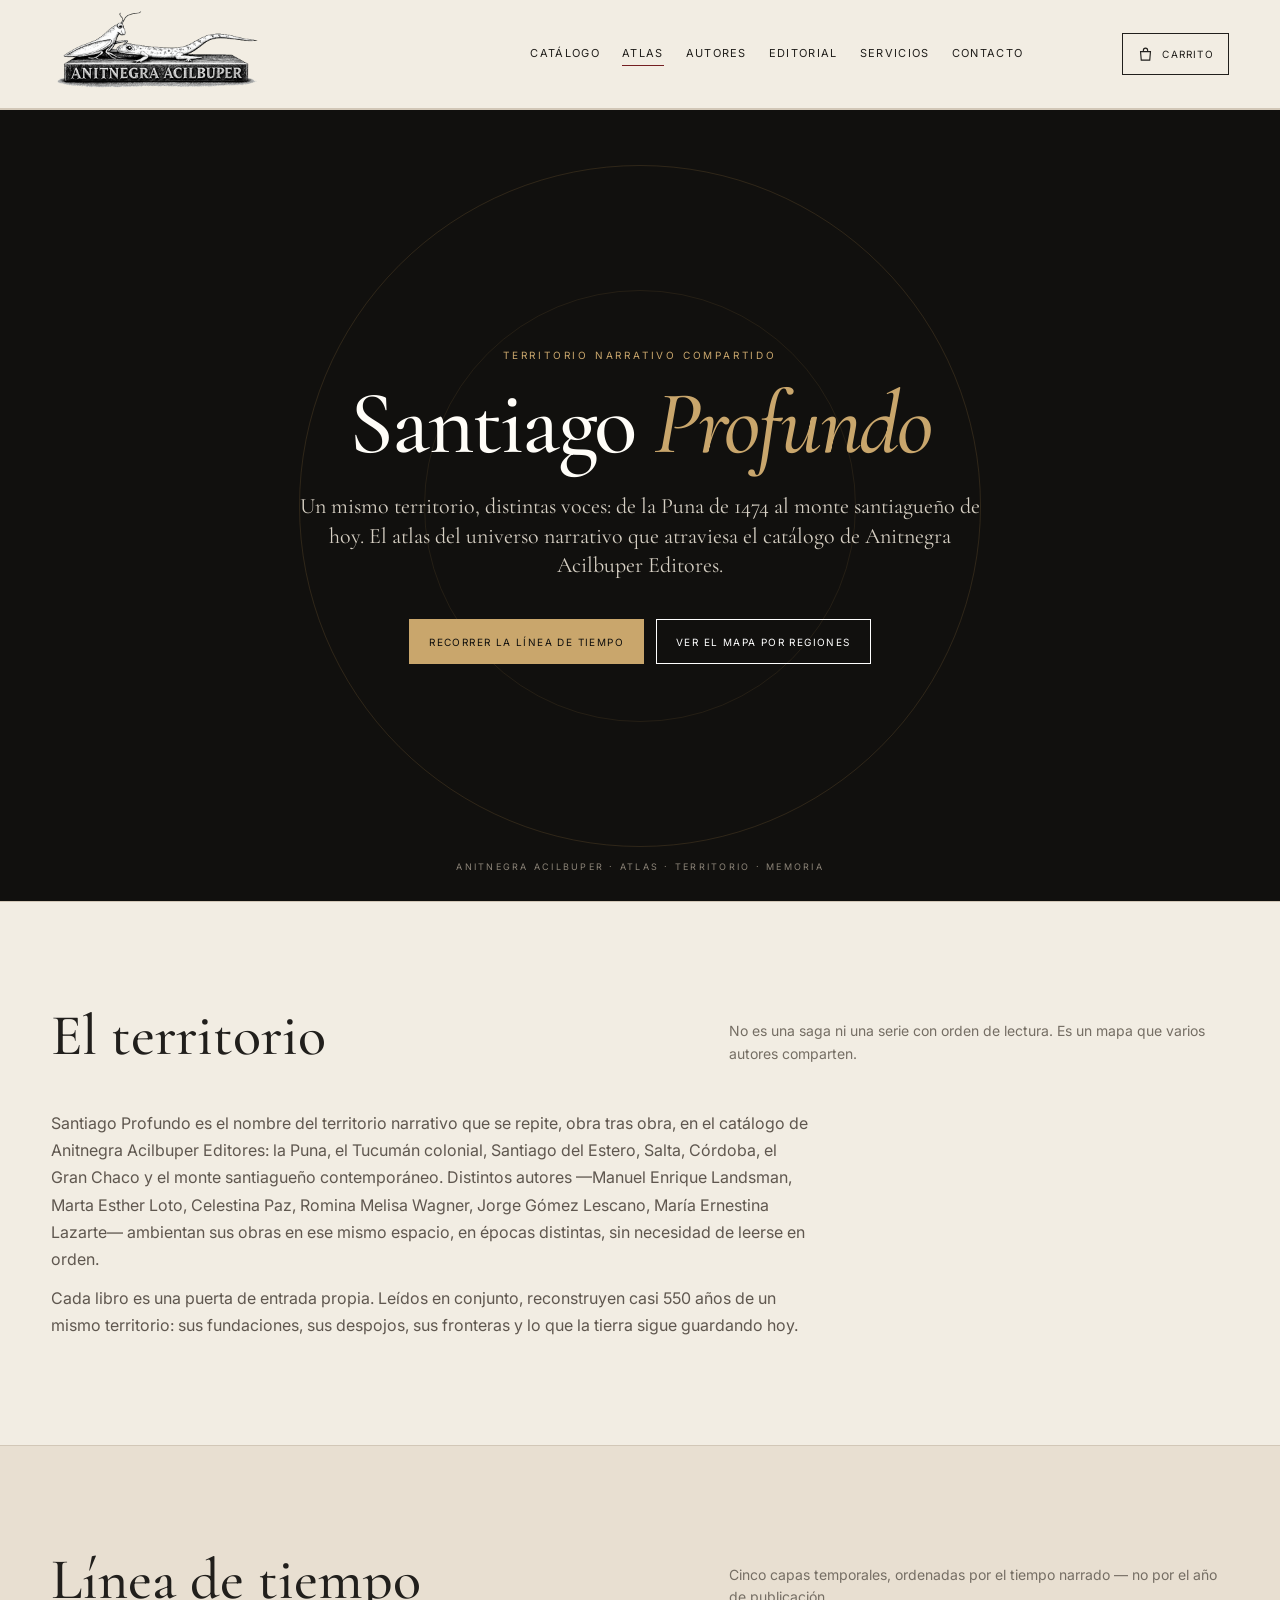
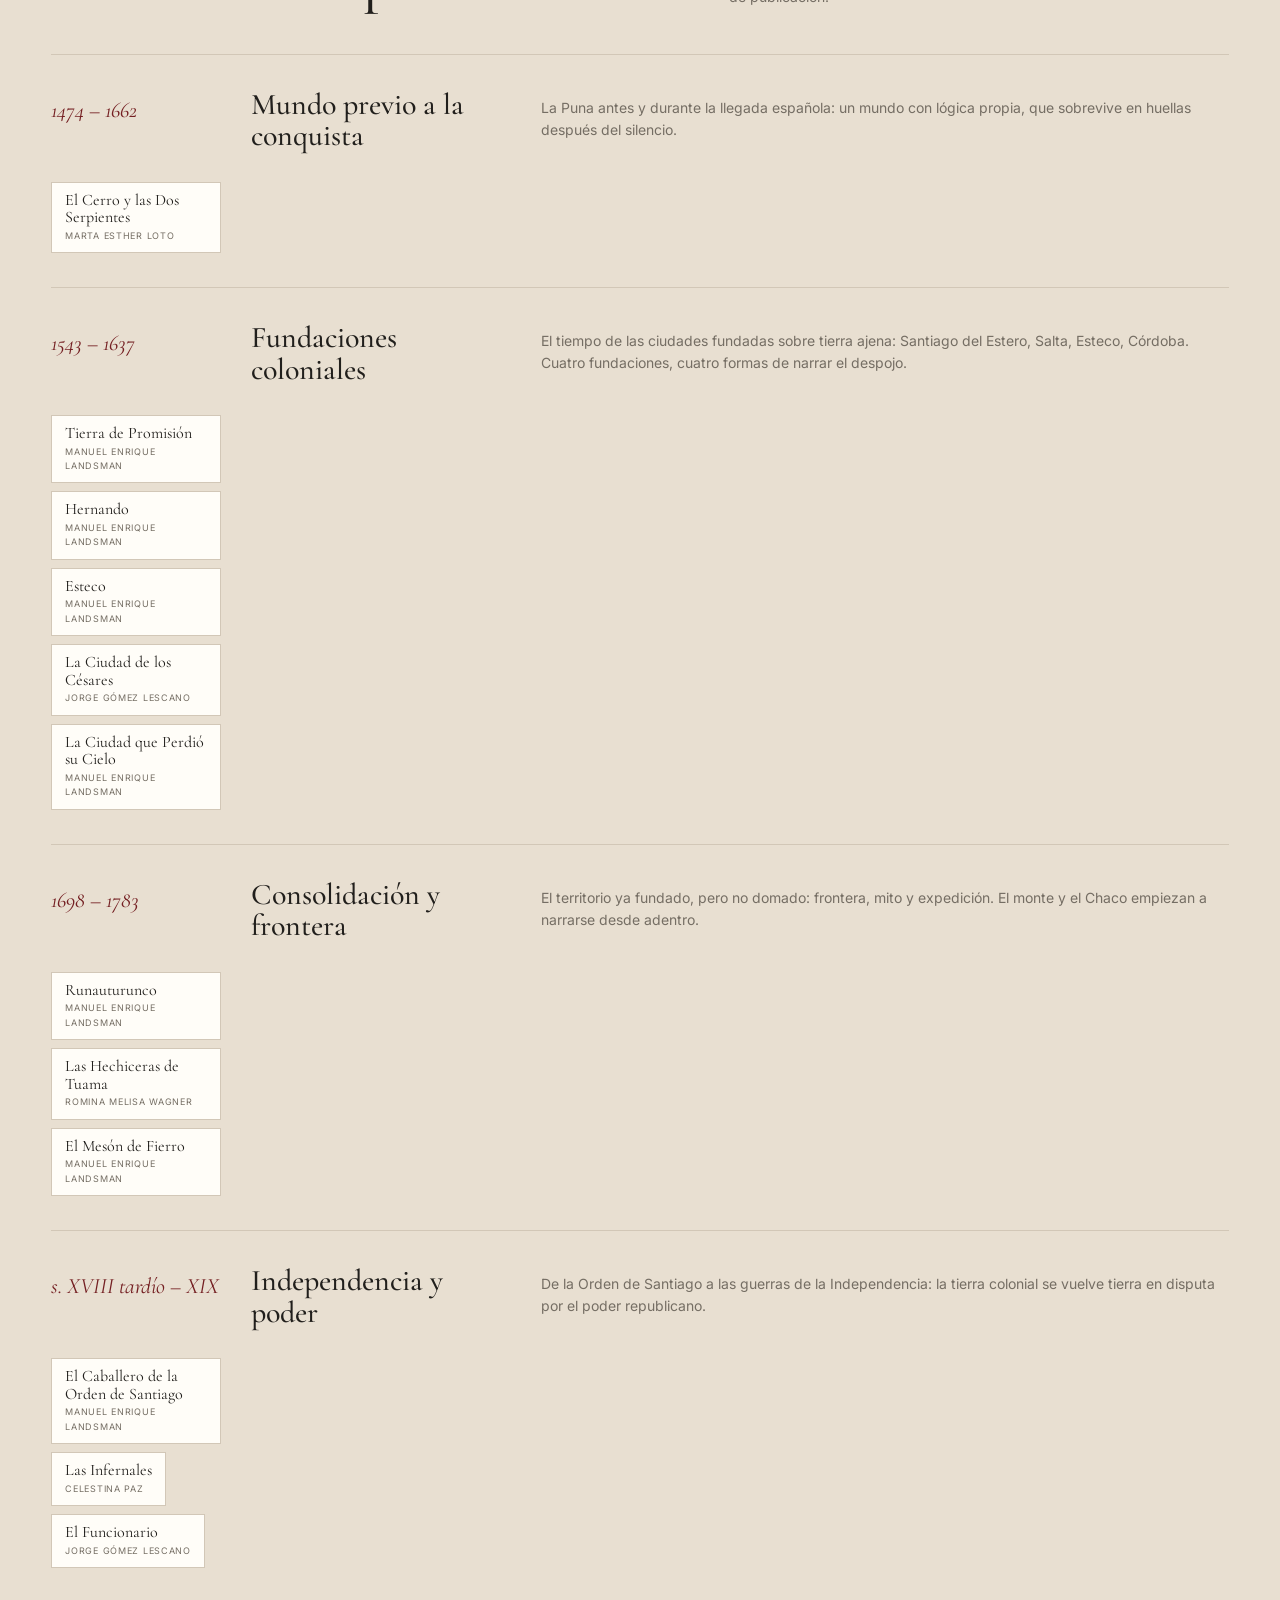
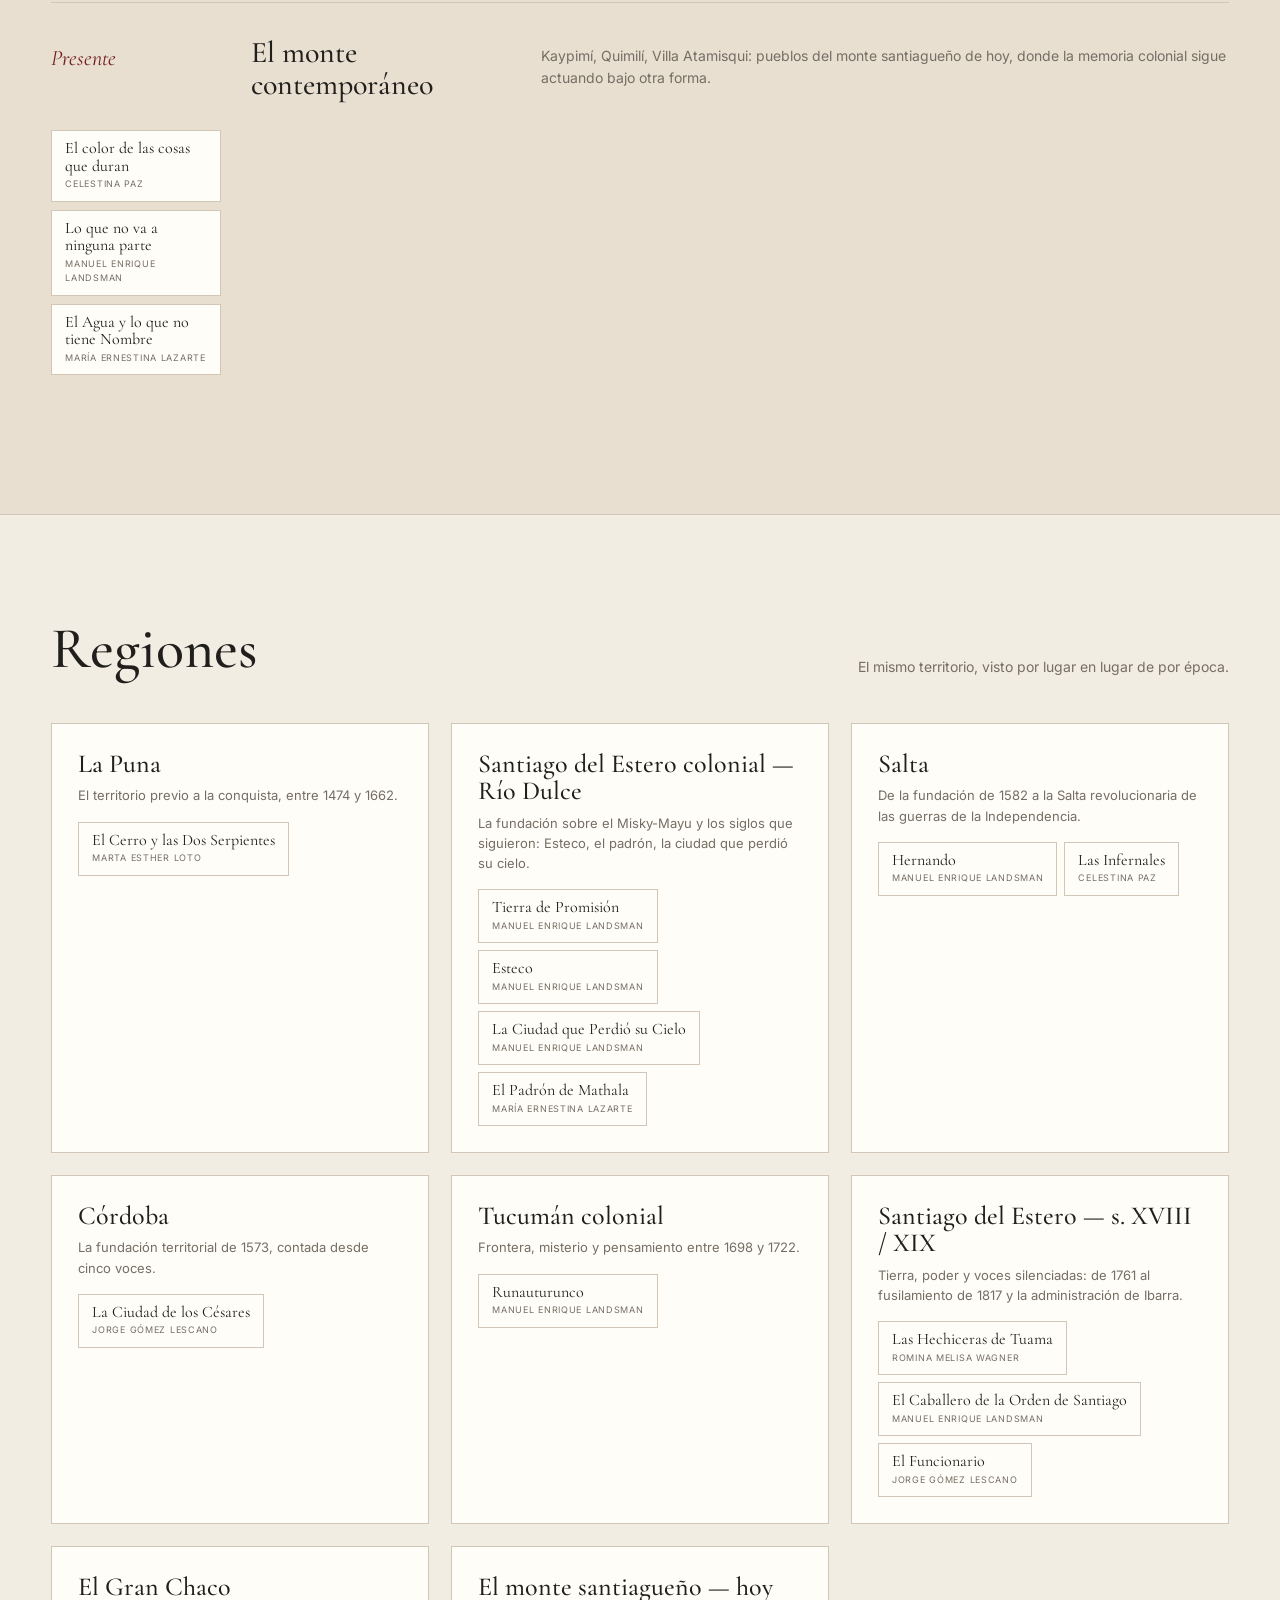
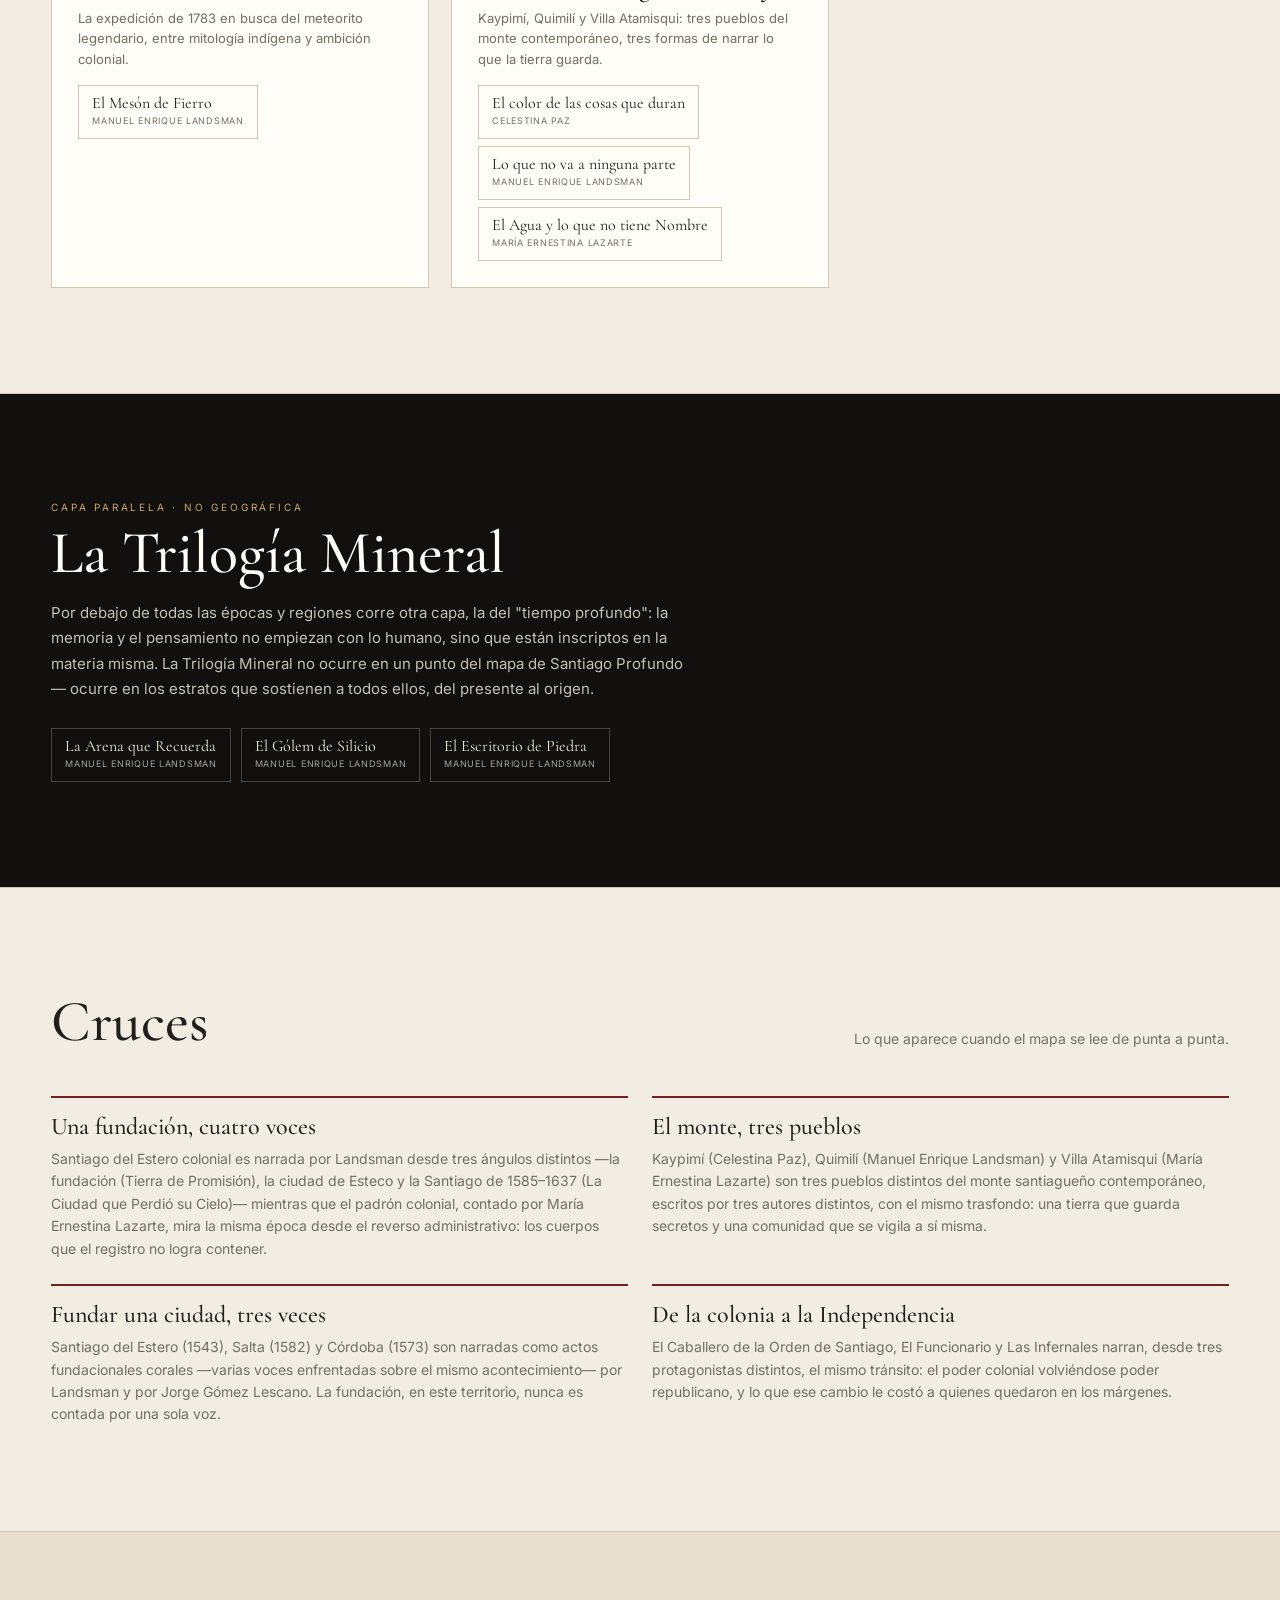
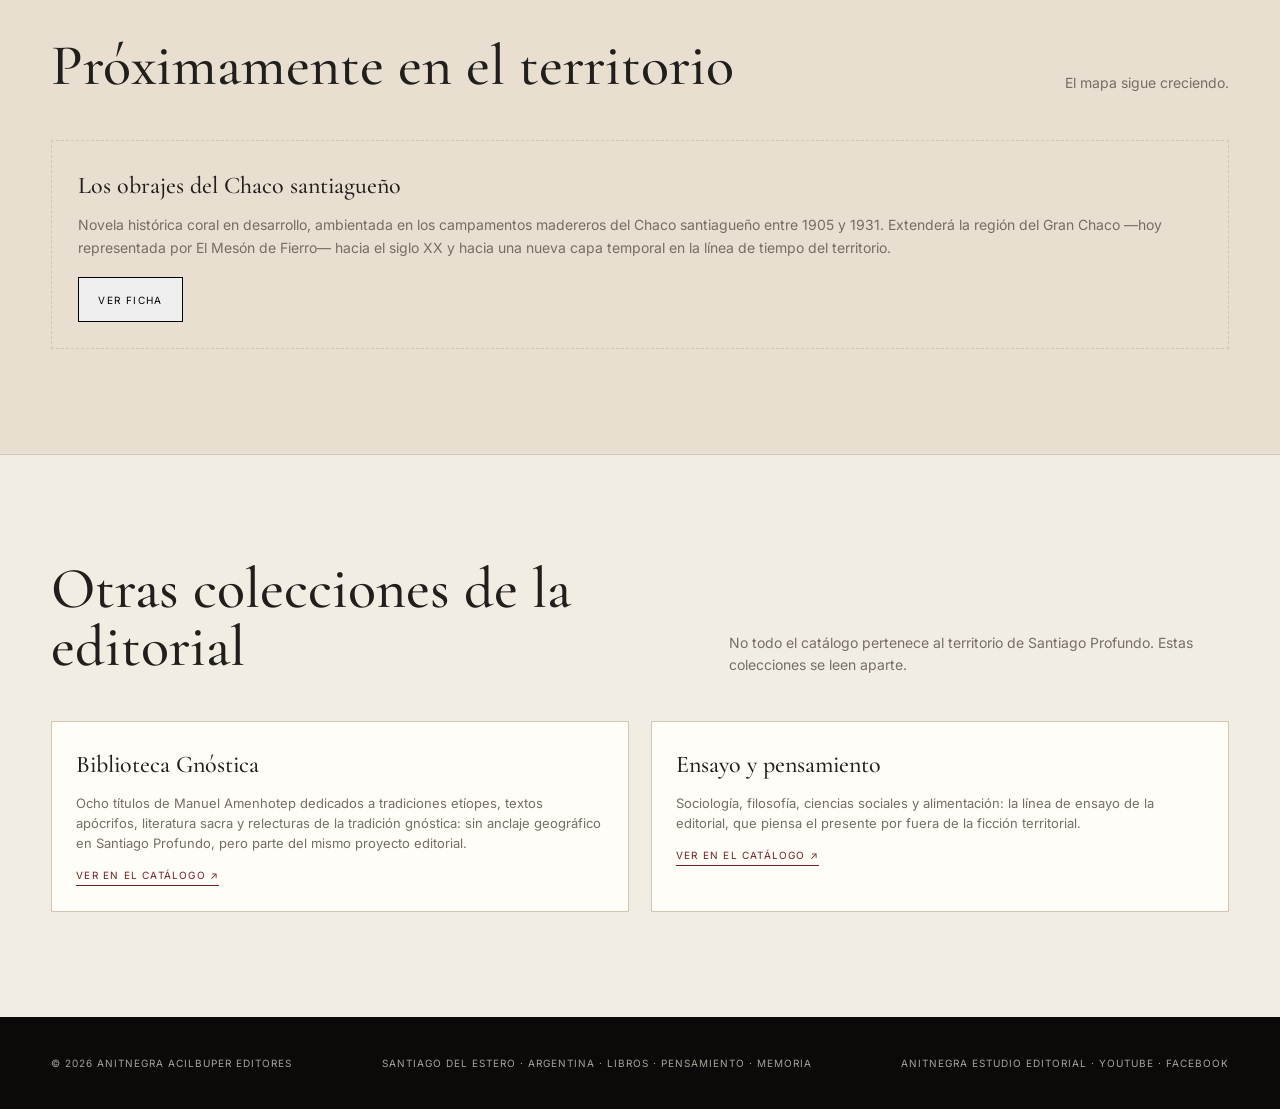
==== atlas.html @ af4bd6ea "Add files via upload" ====
<!doctype html>
<html lang="es">
<head>
<meta charset="utf-8">
<meta name="viewport" content="width=device-width, initial-scale=1">
<meta name="description" content="Atlas de Santiago Profundo: el territorio narrativo compartido del catálogo de Anitnegra Acilbuper Editores.">
<meta name="theme-color" content="#11100e">
<title>Atlas · Santiago Profundo — Anitnegra Acilbuper Editores</title>
<style>
@import url('https://fonts.googleapis.com/css2?family=Cormorant+Garamond:wght@400;500;600;700&family=Inter:wght@400;500;600&display=swap');

:root {
  --black:#11100e; --ink:#211f1c; --paper:#f2ede3; --paper2:#e8dfd1;
  --white:#fffdf8; --red:#741f22; --gold:#9a7940; --muted:#756e64;
  --line:#d2c7b7; --max:1240px; --radius:2px;
}
*{box-sizing:border-box;margin:0;padding:0}
html{scroll-behavior:smooth;scroll-padding-top:170px}
body{font-family:Inter,Arial,sans-serif;background:var(--paper);color:var(--ink);line-height:1.6}
body.lock{overflow:hidden}
h1,h2,h3,h4,.serif{font-family:"Cormorant Garamond",Georgia,serif}
a{color:inherit;text-decoration:none}
button,input{font:inherit}
button{cursor:pointer}
.container{width:min(92%,var(--max));margin:auto}
.kicker{font-size:10px;text-transform:uppercase;letter-spacing:.28em;color:var(--red)}

header{position:sticky;top:0;z-index:50;background:rgba(242,237,227,.94);backdrop-filter:blur(14px);border-bottom:1px solid var(--line)}
.nav{height:160px;display:flex;align-items:center;justify-content:space-between;gap:30px}
.logo{width:540px;height:144px;object-fit:contain;object-position:left center}
nav ul{display:flex;list-style:none;gap:27px;font-size:11px;text-transform:uppercase;letter-spacing:.12em}
nav a{padding:8px 0;position:relative}
nav a:after{content:"";position:absolute;left:0;right:100%;bottom:2px;height:1px;background:var(--red);transition:.25s}
nav a:hover:after,nav a.active:after{right:0}
.menu{display:none;border:0;background:none;font-size:25px}

.hero{min-height:calc(100vh - 160px);display:grid;align-items:center;position:relative;overflow:hidden;background:var(--black);color:var(--white)}
.hero:before{content:"";position:absolute;width:680px;height:680px;border:1px solid rgba(154,121,64,.22);border-radius:50%;left:50%;top:50%;transform:translate(-50%,-50%)}
.hero:after{content:"";position:absolute;width:430px;height:430px;border:1px solid rgba(154,121,64,.14);border-radius:50%;left:50%;top:50%;transform:translate(-50%,-50%)}
.hero-inner{position:relative;z-index:1;text-align:center;padding:100px 0}
.hero .kicker{color:#c9a66c;margin-bottom:22px}
.hero h1{font-size:clamp(58px,8vw,112px);font-weight:500;line-height:.86;max-width:950px;margin:auto;letter-spacing:-.025em}
.hero h1 span{color:#c9a66c;font-style:italic}
.hero p{max-width:700px;margin:30px auto 0;color:#d7d0c4;font-family:"Cormorant Garamond",Georgia,serif;font-size:22px;line-height:1.35}
.hero-actions{margin-top:38px;display:flex;justify-content:center;gap:12px;flex-wrap:wrap}
.btn{display:inline-flex;align-items:center;justify-content:center;min-height:45px;padding:12px 19px;border:1px solid currentColor;font-size:10px;text-transform:uppercase;letter-spacing:.14em;transition:.2s}
.btn:hover{transform:translateY(-2px)}
.btn.light{color:#fff;background:transparent}
.btn.gold{color:var(--black);background:#c9a66c;border-color:#c9a66c}
.hero-mark{position:absolute;left:50%;bottom:27px;transform:translateX(-50%);font-size:9px;letter-spacing:.25em;text-transform:uppercase;color:#8c8478}

section{padding:105px 0;border-top:1px solid var(--line)}
.section-title{display:flex;justify-content:space-between;align-items:end;gap:40px;margin-bottom:45px}
.section-title h2{font-size:58px;font-weight:500;line-height:1}
.section-title p{max-width:500px;color:var(--muted);font-size:14px}

.novedad{background:var(--paper2)}
.feature{display:grid;grid-template-columns:360px 1fr;gap:70px;align-items:center}
.feature-cover{height:500px;box-shadow:20px 22px 50px rgba(0,0,0,.15)}
.feature-cover img{width:100%;height:100%;object-fit:cover}
.feature-copy .kicker{margin-bottom:14px}
.feature-copy h2{font-size:clamp(44px,5vw,70px);font-weight:500;line-height:.95}
.feature-copy p{margin-top:24px;max-width:650px;color:#575047}
.feature-quote{font-family:"Cormorant Garamond",Georgia,serif;font-size:25px;line-height:1.25;border-left:2px solid var(--red);padding-left:22px;margin:28px 0;color:var(--ink)}

.news-grid{display:grid;grid-template-columns:repeat(3,1fr);gap:20px;margin-top:45px}
.news-card{display:grid;grid-template-columns:110px 1fr;gap:18px;align-items:center;border-top:1px solid var(--line);padding-top:18px;cursor:pointer}
.news-card img{width:110px;height:165px;object-fit:cover;box-shadow:8px 10px 22px rgba(0,0,0,.12)}
.news-card span{font-size:9px;text-transform:uppercase;letter-spacing:.12em;color:var(--red)}
.news-card h3{font-family:"Cormorant Garamond",Georgia,serif;font-size:28px;font-weight:500;line-height:1;margin:8px 0}
.news-card p{font-size:12px;color:var(--muted)}
@media (max-width:900px){.news-grid{grid-template-columns:1fr}.feature{grid-template-columns:280px 1fr;gap:35px}}
@media (max-width:650px){.news-card{grid-template-columns:90px 1fr}.news-card img{width:90px;height:135px}.feature{grid-template-columns:1fr}.feature-cover{height:420px}}
.catalog-tools{display:grid;grid-template-columns:1fr auto;gap:20px;margin-bottom:30px}
.search{position:relative}
.search input{width:100%;height:50px;padding:0 18px;border:1px solid var(--line);background:rgba(255,253,248,.55);outline:none}
.search input:focus{border-color:var(--red)}
.filters{display:flex;gap:8px;flex-wrap:wrap;justify-content:flex-end}
.filter{border:1px solid var(--line);background:transparent;padding:0 14px;height:50px;font-size:10px;text-transform:uppercase;letter-spacing:.1em}
.filter.active,.filter:hover{background:var(--black);color:#fff;border-color:var(--black)}
.catalog{display:grid;grid-template-columns:repeat(4,1fr);gap:24px}
.book{background:var(--white);border:1px solid var(--line);padding:15px;transition:.25s;cursor:pointer}
.book:hover{transform:translateY(-6px);box-shadow:0 18px 40px rgba(0,0,0,.08)}
.cover{aspect-ratio:2/3;height:auto;position:relative;overflow:hidden;margin-bottom:18px;background:#24211e;color:#f5ecdf}
.cover img{width:100%;height:100%;object-fit:cover;display:block}
.cover.typographic-gnostic{background:linear-gradient(145deg,#17140f,#4b3a20);color:#f3ead8;min-height:100%;padding:20px;display:flex;flex-direction:column;justify-content:space-between;text-align:center;box-sizing:border-box}.cover.typographic-gnostic .cover-meta{font-size:9px;letter-spacing:1.5px;text-transform:uppercase;opacity:.8}.cover.typographic-gnostic .cover-title{font-family:"Cormorant Garamond",Georgia,serif;font-size:26px;line-height:1.02}.cover.typographic-gnostic .cover-author{font-size:10px;letter-spacing:1px;text-transform:uppercase;opacity:.85}
.cover.typographic{padding:25px;display:flex;align-items:flex-end;background:linear-gradient(145deg,#26221f,#665746)}
.cover.typographic:before{content:"";position:absolute;inset:14px;border:1px solid rgba(255,255,255,.25)}
.cover.typographic .cover-meta{position:absolute;top:28px;left:28px;font-size:7px;letter-spacing:.22em;text-transform:uppercase;opacity:.8}
.cover.typographic .cover-title{position:relative;z-index:1;font-family:"Cormorant Garamond",Georgia,serif;font-size:31px;line-height:.92;letter-spacing:-.01em}
.cover.typographic .cover-author{position:absolute;bottom:28px;right:28px;font-size:7px;letter-spacing:.15em;text-transform:uppercase;opacity:.8}
.cover.food{background:linear-gradient(145deg,#39402d,#a07c48)}

.book small{font-size:9px;text-transform:uppercase;letter-spacing:.14em;color:var(--red)}
.book h3{font-size:27px;line-height:1;margin:7px 0}
.book p{font-family:"Cormorant Garamond",Georgia,serif;font-size:18px;color:var(--muted);line-height:1.25}
.book-foot{margin-top:16px;display:flex;justify-content:space-between;align-items:center;font-size:9px;text-transform:uppercase;letter-spacing:.08em;color:var(--muted)}
.book-foot strong{color:var(--ink);font-weight:500}

.authors{display:grid;grid-template-columns:repeat(3,1fr);gap:30px}
.author{border-top:1px solid var(--line);padding-top:25px}
.author:first-child{border-top:2px solid var(--red)}
.author .initial{font-family:"Cormorant Garamond",Georgia,serif;font-size:70px;line-height:.8;color:#b9aa93}
.author h3{font-size:31px;font-weight:500;margin-top:20px}
.author p{color:var(--muted);font-size:14px;margin-top:6px}
.author .bio{margin-top:16px;line-height:1.6}

.editorial{background:var(--black);color:var(--white)}
.editorial-grid{display:grid;grid-template-columns:1fr 1fr;gap:80px}
.editorial h2{font-size:clamp(48px,6vw,78px);font-weight:500;line-height:.92}
.editorial .manifesto{font-family:"Cormorant Garamond",Georgia,serif;font-size:28px;line-height:1.25;color:#e2d9ca;border-left:2px solid #b88c4b;padding-left:25px}
.editorial-copy{color:#c6bfb5;margin-top:25px;font-size:15px}
.pillars{display:grid;grid-template-columns:repeat(3,1fr);gap:20px;margin-top:55px}
.pillar{border-top:1px solid #48433c;padding-top:18px}
.pillar b{font-family:"Cormorant Garamond",Georgia,serif;font-size:28px;font-weight:500}
.pillar p{font-size:13px;color:#a9a299;margin-top:6px}

.services{display:grid;grid-template-columns:repeat(3,1fr);gap:22px}
.service{background:var(--white);border:1px solid var(--line);padding:28px}
.service .num{font-size:10px;color:var(--red);letter-spacing:.18em}
.service h3{font-size:29px;font-weight:500;margin:18px 0 8px}
.service p{font-size:14px;color:var(--muted)}

.contact{display:grid;grid-template-columns:1fr 1fr;gap:60px}
.contact-copy h2{font-size:65px;line-height:.9;font-weight:500}
.contact-copy p{margin-top:22px;color:var(--muted);max-width:500px}
.contact-form{display:grid;gap:13px}
.contact-form input,.contact-form textarea{width:100%;border:1px solid var(--line);background:transparent;padding:14px 15px;outline:none}
.contact-form textarea{min-height:150px;resize:vertical}
.contact-form input:focus,.contact-form textarea:focus{border-color:var(--red)}

footer{background:#0b0a09;color:#aaa29a;padding:38px 0}
.footer{display:flex;justify-content:space-between;gap:25px;font-size:10px;text-transform:uppercase;letter-spacing:.1em}
.footer-social a:hover{text-decoration:underline}

.modal{position:fixed;inset:0;z-index:100;background:rgba(10,9,8,.78);display:none;align-items:center;justify-content:center;padding:25px}
.modal.open{display:flex}
.modal-box{width:min(980px,100%);max-height:90vh;overflow:auto;background:var(--paper);display:grid;grid-template-columns:300px 1fr;position:relative}
.modal-cover{min-height:470px}
.modal-cover img{width:100%;height:100%;object-fit:cover}
.modal-body{padding:45px}
.modal-close{position:absolute;right:12px;top:12px;width:40px;height:40px;border:0;background:var(--black);color:#fff;font-size:22px}
.modal-body h2{font-size:52px;line-height:.92;font-weight:500}
.modal-body .meta{font-size:10px;text-transform:uppercase;letter-spacing:.14em;color:var(--red);margin:13px 0 22px}
.modal-body p{color:#5f574f}
.modal-body blockquote{font-family:"Cormorant Garamond",Georgia,serif;font-size:25px;line-height:1.25;border-left:2px solid var(--red);padding-left:20px;margin:26px 0}
.modal-actions{display:flex;gap:10px;flex-wrap:wrap;margin-top:25px}
.modal-actions a{border:1px solid var(--black);padding:12px 16px;font-size:10px;text-transform:uppercase;letter-spacing:.1em}

.toast{position:fixed;right:20px;bottom:20px;background:var(--black);color:#fff;padding:15px 18px;font-size:12px;display:none;z-index:120}
.toast.show{display:block}

.reveal{opacity:0;transform:translateY(18px);transition:.65s}
.reveal.visible{opacity:1;transform:none}

@media(max-width:1000px){
  .catalog{grid-template-columns:repeat(2,1fr)}
  .feature{grid-template-columns:280px 1fr;gap:40px}
  .feature-cover{height:400px}
}
@media(max-width:800px){
  .nav{height:130px}
  .logo{width:450px;height:120px}
  .menu{display:block}
  nav{display:none}
  nav.open{display:block;position:absolute;top:130px;left:0;right:0;background:var(--paper);border-bottom:1px solid var(--line)}
  nav.open ul{display:flex;flex-direction:column;padding:15px 5%;gap:0}
  nav.open a{display:block;padding:14px 0}
  .hero{min-height:calc(100svh - 130px)}
  .feature,.editorial-grid,.contact{grid-template-columns:1fr}
  .feature-cover{height:470px;max-width:330px}
  .authors,.services{grid-template-columns:1fr}
  .catalog-tools{grid-template-columns:1fr}
  .filters{justify-content:flex-start}
  .modal-box{grid-template-columns:1fr}
  .modal-cover{height:360px;min-height:0}
}
@media(max-width:540px){
  section{padding:75px 0}
  .hero h1{font-size:56px}
  .hero p{font-size:19px}
  .section-title{display:block}
  .section-title h2{margin-bottom:12px;font-size:48px}
  .catalog{grid-template-columns:1fr}
  .contact-copy h2{font-size:53px}
  .footer{display:block}
  .footer>*{margin-bottom:12px}
  .modal-body{padding:30px 24px}
  .modal-body h2{font-size:43px}
}

/* ===== Ajustes específicos para móviles ===== */
@media (max-width: 540px){
  html{scroll-padding-top:86px}
  .container{width:min(94%,var(--max))}
  header{position:sticky}
  .nav{height:82px;gap:12px}
  .logo{width:min(78vw,330px);height:68px;max-width:calc(100% - 52px)}
  .menu{display:flex;align-items:center;justify-content:center;width:42px;height:42px;flex:0 0 42px;font-size:26px}
  nav.open{top:82px}
  nav.open ul{padding:8px 6% 14px}
  nav.open a{padding:13px 0;font-size:11px}

  .hero{min-height:calc(100svh - 82px)}
  .hero-inner{padding:72px 0 90px}
  .hero h1{font-size:clamp(46px,14vw,60px);line-height:.9}
  .hero p{font-size:19px;max-width:34rem}
  .hero-actions{margin-top:30px;flex-direction:column;align-items:stretch;padding:0 8px}
  .hero-actions .btn{width:100%}
  .hero:before{width:105vw;height:105vw}
  .hero:after{width:72vw;height:72vw}
  .hero-mark{width:90%;text-align:center;bottom:18px;font-size:8px;line-height:1.3}

  section{padding:68px 0}
  .section-title{margin-bottom:32px}
  .section-title h2{font-size:45px}
  .section-title p{font-size:13px}

  .feature{gap:30px}
  .feature-cover{height:auto;aspect-ratio:2/3;width:min(82vw,330px);margin:0 auto}
  .feature-copy h2{font-size:clamp(42px,11vw,58px)}
  .feature-copy p{font-size:14px}
  .feature-quote{font-size:23px;padding-left:16px}
  .feature-copy .btn{width:100%}

  .news-grid{gap:28px}
  .news-card{grid-template-columns:78px minmax(0,1fr);gap:14px}
  .news-card img{width:78px;height:117px}
  .news-card h3{font-size:24px}
  .news-card p{font-size:11px}
  .news-card span{font-size:8px}

  .catalog-tools{gap:12px}
  .filters{display:grid;grid-template-columns:repeat(2,minmax(0,1fr));width:100%;gap:7px}
  .filter{width:100%;padding:0 7px;font-size:8px;letter-spacing:.06em}
  .catalog{gap:18px}
  .book{padding:12px}
  .book h3{font-size:25px}
  .book p{font-size:17px}
  .book-foot{font-size:8px}
  .cover{margin-bottom:14px}

  .authors,.services{gap:25px}
  .author h3{font-size:28px}
  .author p{font-size:13px}
  .service{padding:23px}
  .service h3{font-size:27px}

  .editorial-grid{gap:40px}
  .editorial h2{font-size:clamp(44px,12vw,62px)}
  .editorial .manifesto{font-size:24px;padding-left:18px}
  .pillars{grid-template-columns:1fr;gap:22px;margin-top:38px}

  .contact{gap:38px}
  .contact-copy h2{font-size:clamp(46px,13vw,60px)}
  .contact-form input,.contact-form textarea{font-size:16px} /* evita zoom automático en iOS */
  .contact-form .btn{width:100%}

  #amazon-store{padding:24px 20px!important}
  #amazon-store > div:first-child > div:last-child{font-size:27px!important}
  #amazon-store .btn{width:100%}

  .footer{font-size:8px;line-height:1.5}

  .modal{padding:10px}
  .modal-box{width:100%;max-height:calc(100svh - 20px);display:block}
  .modal-cover{height:min(52svh,360px)}
  .modal-body{padding:26px 20px 24px}
  .modal-body h2{font-size:39px}
  .modal-body .meta{font-size:8px;line-height:1.5}
  .modal-body p{font-size:14px}
  .modal-body blockquote{font-size:22px;padding-left:15px}
  .modal-actions a{display:block;width:100%;text-align:center}
  .modal-close{right:8px;top:8px;width:38px;height:38px;z-index:2}

  .toast{left:12px;right:12px;bottom:12px;text-align:center}
}
@media (max-width:360px){
  .logo{width:73vw}
  .hero h1{font-size:44px}
  .filters{grid-template-columns:1fr}
  .news-card{grid-template-columns:68px minmax(0,1fr)}
  .news-card img{width:68px;height:102px}
  .news-card h3{font-size:22px}
}

@media(prefers-reduced-motion:reduce){*,*:before,*:after{scroll-behavior:auto!important;transition:none!important}.reveal{opacity:1;transform:none}}

.catalog-order-note{margin:-18px 0 24px;color:var(--muted);font-size:14px;letter-spacing:.02em}
@media(max-width:540px){.catalog-order-note{margin:-10px 0 20px;font-size:13px;line-height:1.5}}


.atlas-hero{min-height:60vh}
.atlas-hero h1{font-size:clamp(50px,7vw,92px)}
.intro-text{max-width:760px;color:#5f574f;font-size:16px;line-height:1.7;margin-top:18px}
.intro-text + .intro-text{margin-top:12px}

.eras{display:flex;flex-direction:column;gap:0}
.era{border-top:1px solid var(--line);padding:34px 0;display:grid;grid-template-columns:170px 260px 1fr;gap:30px;align-items:start}
.era-range{font-family:"Cormorant Garamond",Georgia,serif;font-size:22px;color:var(--red);font-style:italic;padding-top:4px}
.era h3{font-size:30px;font-weight:500;line-height:1.05}
.era p{color:var(--muted);font-size:14px;line-height:1.6;margin-top:8px}
.era-works{display:flex;flex-wrap:wrap;gap:8px;align-content:flex-start}

.wk{border:1px solid var(--line);background:var(--white);padding:9px 13px;text-align:left;display:flex;flex-direction:column;gap:2px;transition:.2s;cursor:pointer}
.wk:hover{border-color:var(--red);transform:translateY(-2px)}
.wk-title{font-family:"Cormorant Garamond",Georgia,serif;font-size:16px;line-height:1.1;color:var(--ink)}
.wk-author{font-size:9px;text-transform:uppercase;letter-spacing:.08em;color:var(--muted)}
.wk-dark{background:transparent;border-color:#48433c}
.wk-dark .wk-title{color:#f3ead8}
.wk-dark .wk-author{color:#a9a299}
.wk-dark:hover{border-color:#c9a66c}

.regions{display:grid;grid-template-columns:repeat(3,1fr);gap:22px}
.region{background:var(--white);border:1px solid var(--line);padding:26px}
.region h3{font-family:"Cormorant Garamond",Georgia,serif;font-size:26px;font-weight:500;line-height:1.05}
.region p{color:var(--muted);font-size:13px;margin-top:8px;line-height:1.55}
.region-works{display:flex;flex-wrap:wrap;gap:7px;margin-top:16px}

.layer{background:var(--black);color:var(--white)}
.layer .kicker{color:#c9a66c}
.layer h2{font-size:clamp(42px,5vw,60px);font-weight:500;line-height:.95;margin-top:10px}
.layer-copy{color:#c6bfb5;font-size:15px;max-width:640px;margin-top:18px;line-height:1.7}
.layer-works{display:flex;flex-wrap:wrap;gap:10px;margin-top:26px}

.crossrefs{display:grid;grid-template-columns:repeat(2,1fr);gap:24px}
.crossref{border-top:2px solid var(--red);padding-top:16px}
.crossref h3{font-family:"Cormorant Garamond",Georgia,serif;font-size:24px;font-weight:500;line-height:1.1}
.crossref p{color:var(--muted);font-size:14px;margin-top:8px;line-height:1.6}

.other-collections{display:grid;grid-template-columns:repeat(2,1fr);gap:22px}
.oc{border:1px solid var(--line);padding:24px;background:var(--white)}
.oc h3{font-family:"Cormorant Garamond",Georgia,serif;font-size:24px;font-weight:500}
.oc p{color:var(--muted);font-size:13px;margin-top:8px;line-height:1.55}
.oc a{display:inline-block;margin-top:14px;font-size:10px;text-transform:uppercase;letter-spacing:.12em;color:var(--red);border-bottom:1px solid var(--red);padding-bottom:2px}

.soon{border:1px dashed var(--line);padding:26px;background:var(--paper2)}
.soon h3{font-family:"Cormorant Garamond",Georgia,serif;font-size:24px;font-weight:500}
.soon p{color:var(--muted);font-size:14px;margin-top:8px;line-height:1.65}

@media(max-width:1000px){
  .regions{grid-template-columns:repeat(2,1fr)}
  .crossrefs,.other-collections{grid-template-columns:1fr}
  .era{grid-template-columns:1fr;gap:10px}
  .era-range{padding-top:0}
}
@media(max-width:650px){
  .regions{grid-template-columns:1fr}
}

</style>
<link rel="stylesheet" href="css/shop.css">
</head>
<body>

<header>
  <div class="container nav">
    <a href="index.html" aria-label="Anitnegra Acilbuper Editores"><img class="logo" src="assets/logo.png" alt="Anitnegra Acilbuper Editores" onerror="this.replaceWith(Object.assign(document.createElement('span'),{className:'logo-text',textContent:'Anitnegra Acilbuper Editores'}))"></a>
    <nav id="nav">
      <ul>
        <li><a href="index.html#catalogo">Catálogo</a></li>
        <li><a href="atlas.html" class="active">Atlas</a></li>
        <li><a href="index.html#autores">Autores</a></li>
        <li><a href="index.html#editorial">Editorial</a></li>
        <li><a href="index.html#servicios">Servicios</a></li>
        <li><a href="index.html#contacto">Contacto</a></li>
      </ul>
    </nav>
    <div class="nav-right"><button class="cart-btn" id="cartBtn" aria-label="Abrir carrito"><svg viewBox="0 0 24 24" fill="none" stroke="currentColor" stroke-width="1.6" aria-hidden="true"><path d="M5 8h14l-1 12H6L5 8z"/><path d="M9 8V6a3 3 0 0 1 6 0v2"/></svg><span class="lbl">Carrito</span><span class="cart-count" hidden>0</span></button>
    <button class="menu" aria-label="Abrir menú" aria-expanded="false" onclick="toggleMenu()">☰</button></div>
  </div>
</header>

<main>

<section class="hero atlas-hero" id="inicio">
  <div class="container hero-inner reveal">
    <div class="kicker">Territorio narrativo compartido</div>
    <h1>Santiago <span>Profundo</span></h1>
    <p>Un mismo territorio, distintas voces: de la Puna de 1474 al monte santiagueño de hoy. El atlas del universo narrativo que atraviesa el catálogo de Anitnegra Acilbuper Editores.</p>
    <div class="hero-actions">
      <a class="btn gold" href="#eras">Recorrer la línea de tiempo</a>
      <a class="btn light" href="#regiones">Ver el mapa por regiones</a>
    </div>
  </div>
  <div class="hero-mark">Anitnegra Acilbuper · atlas · territorio · memoria</div>
</section>

<section id="presentacion">
  <div class="container">
    <div class="section-title reveal">
      <h2>El territorio</h2>
      <p>No es una saga ni una serie con orden de lectura. Es un mapa que varios autores comparten.</p>
    </div>
    <div class="reveal">
      <p class="intro-text">Santiago Profundo es el nombre del territorio narrativo que se repite, obra tras obra, en el catálogo de Anitnegra Acilbuper Editores: la Puna, el Tucumán colonial, Santiago del Estero, Salta, Córdoba, el Gran Chaco y el monte santiagueño contemporáneo. Distintos autores —Manuel Enrique Landsman, Marta Esther Loto, Celestina Paz, Romina Melisa Wagner, Jorge Gómez Lescano, María Ernestina Lazarte— ambientan sus obras en ese mismo espacio, en épocas distintas, sin necesidad de leerse en orden.</p>
      <p class="intro-text">Cada libro es una puerta de entrada propia. Leídos en conjunto, reconstruyen casi 550 años de un mismo territorio: sus fundaciones, sus despojos, sus fronteras y lo que la tierra sigue guardando hoy.</p>
    </div>
  </div>
</section>

<section id="eras" class="novedad">
  <div class="container">
    <div class="section-title reveal">
      <h2>Línea de tiempo</h2>
      <p>Cinco capas temporales, ordenadas por el tiempo narrado — no por el año de publicación.</p>
    </div>
    <div class="eras">
    <article class="era reveal">
      <div class="era-range">1474 – 1662</div>
      <h3>Mundo previo a la conquista</h3>
      <p>La Puna antes y durante la llegada española: un mundo con lógica propia, que sobrevive en huellas después del silencio.</p>
      <div class="era-works"><button class="wk" onclick="openBook('cerro')"><span class="wk-title">El Cerro y las Dos Serpientes</span><span class="wk-author">Marta Esther Loto</span></button></div>
    </article>
    <article class="era reveal">
      <div class="era-range">1543 – 1637</div>
      <h3>Fundaciones coloniales</h3>
      <p>El tiempo de las ciudades fundadas sobre tierra ajena: Santiago del Estero, Salta, Esteco, Córdoba. Cuatro fundaciones, cuatro formas de narrar el despojo.</p>
      <div class="era-works"><button class="wk" onclick="openBook('tierra-promision')"><span class="wk-title">Tierra de Promisión</span><span class="wk-author">Manuel Enrique Landsman</span></button><button class="wk" onclick="openBook('hernando')"><span class="wk-title">Hernando</span><span class="wk-author">Manuel Enrique Landsman</span></button><button class="wk" onclick="openBook('esteco')"><span class="wk-title">Esteco</span><span class="wk-author">Manuel Enrique Landsman</span></button><button class="wk" onclick="openBook('ciudad-cesares')"><span class="wk-title">La Ciudad de los Césares</span><span class="wk-author">Jorge Gómez Lescano</span></button><button class="wk" onclick="openBook('ciudad-perdio-cielo')"><span class="wk-title">La Ciudad que Perdió su Cielo</span><span class="wk-author">Manuel Enrique Landsman</span></button></div>
    </article>
    <article class="era reveal">
      <div class="era-range">1698 – 1783</div>
      <h3>Consolidación y frontera</h3>
      <p>El territorio ya fundado, pero no domado: frontera, mito y expedición. El monte y el Chaco empiezan a narrarse desde adentro.</p>
      <div class="era-works"><button class="wk" onclick="openBook('runauturunco')"><span class="wk-title">Runauturunco</span><span class="wk-author">Manuel Enrique Landsman</span></button><button class="wk" onclick="openBook('hechiceras')"><span class="wk-title">Las Hechiceras de Tuama</span><span class="wk-author">Romina Melisa Wagner</span></button><button class="wk" onclick="openBook('meson')"><span class="wk-title">El Mesón de Fierro</span><span class="wk-author">Manuel Enrique Landsman</span></button></div>
    </article>
    <article class="era reveal">
      <div class="era-range">s. XVIII tardío – XIX</div>
      <h3>Independencia y poder</h3>
      <p>De la Orden de Santiago a las guerras de la Independencia: la tierra colonial se vuelve tierra en disputa por el poder republicano.</p>
      <div class="era-works"><button class="wk" onclick="openBook('caballero')"><span class="wk-title">El Caballero de la Orden de Santiago</span><span class="wk-author">Manuel Enrique Landsman</span></button><button class="wk" onclick="openBook('infernales')"><span class="wk-title">Las Infernales</span><span class="wk-author">Celestina Paz</span></button><button class="wk" onclick="openBook('funcionario')"><span class="wk-title">El Funcionario</span><span class="wk-author">Jorge Gómez Lescano</span></button></div>
    </article>
    <article class="era reveal">
      <div class="era-range">Presente</div>
      <h3>El monte contemporáneo</h3>
      <p>Kaypimí, Quimilí, Villa Atamisqui: pueblos del monte santiagueño de hoy, donde la memoria colonial sigue actuando bajo otra forma.</p>
      <div class="era-works"><button class="wk" onclick="openBook('color-cosas')"><span class="wk-title">El color de las cosas que duran</span><span class="wk-author">Celestina Paz</span></button><button class="wk" onclick="openBook('lo-que-no-va')"><span class="wk-title">Lo que no va a ninguna parte</span><span class="wk-author">Manuel Enrique Landsman</span></button><button class="wk" onclick="openBook('agua-sin-nombre')"><span class="wk-title">El Agua y lo que no tiene Nombre</span><span class="wk-author">María Ernestina Lazarte</span></button></div>
    </article>
    </div>
  </div>
</section>

<section id="regiones">
  <div class="container">
    <div class="section-title reveal">
      <h2>Regiones</h2>
      <p>El mismo territorio, visto por lugar en lugar de por época.</p>
    </div>
    <div class="regions">
      <article class="region reveal">
        <h3>La Puna</h3>
        <p>El territorio previo a la conquista, entre 1474 y 1662.</p>
        <div class="region-works"><button class="wk" onclick="openBook('cerro')"><span class="wk-title">El Cerro y las Dos Serpientes</span><span class="wk-author">Marta Esther Loto</span></button></div>
      </article>
      <article class="region reveal">
        <h3>Santiago del Estero colonial — Río Dulce</h3>
        <p>La fundación sobre el Misky-Mayu y los siglos que siguieron: Esteco, el padrón, la ciudad que perdió su cielo.</p>
        <div class="region-works"><button class="wk" onclick="openBook('tierra-promision')"><span class="wk-title">Tierra de Promisión</span><span class="wk-author">Manuel Enrique Landsman</span></button><button class="wk" onclick="openBook('esteco')"><span class="wk-title">Esteco</span><span class="wk-author">Manuel Enrique Landsman</span></button><button class="wk" onclick="openBook('ciudad-perdio-cielo')"><span class="wk-title">La Ciudad que Perdió su Cielo</span><span class="wk-author">Manuel Enrique Landsman</span></button><button class="wk" onclick="openBook('padron-mathala')"><span class="wk-title">El Padrón de Mathala</span><span class="wk-author">María Ernestina Lazarte</span></button></div>
      </article>
      <article class="region reveal">
        <h3>Salta</h3>
        <p>De la fundación de 1582 a la Salta revolucionaria de las guerras de la Independencia.</p>
        <div class="region-works"><button class="wk" onclick="openBook('hernando')"><span class="wk-title">Hernando</span><span class="wk-author">Manuel Enrique Landsman</span></button><button class="wk" onclick="openBook('infernales')"><span class="wk-title">Las Infernales</span><span class="wk-author">Celestina Paz</span></button></div>
      </article>
      <article class="region reveal">
        <h3>Córdoba</h3>
        <p>La fundación territorial de 1573, contada desde cinco voces.</p>
        <div class="region-works"><button class="wk" onclick="openBook('ciudad-cesares')"><span class="wk-title">La Ciudad de los Césares</span><span class="wk-author">Jorge Gómez Lescano</span></button></div>
      </article>
      <article class="region reveal">
        <h3>Tucumán colonial</h3>
        <p>Frontera, misterio y pensamiento entre 1698 y 1722.</p>
        <div class="region-works"><button class="wk" onclick="openBook('runauturunco')"><span class="wk-title">Runauturunco</span><span class="wk-author">Manuel Enrique Landsman</span></button></div>
      </article>
      <article class="region reveal">
        <h3>Santiago del Estero — s. XVIII / XIX</h3>
        <p>Tierra, poder y voces silenciadas: de 1761 al fusilamiento de 1817 y la administración de Ibarra.</p>
        <div class="region-works"><button class="wk" onclick="openBook('hechiceras')"><span class="wk-title">Las Hechiceras de Tuama</span><span class="wk-author">Romina Melisa Wagner</span></button><button class="wk" onclick="openBook('caballero')"><span class="wk-title">El Caballero de la Orden de Santiago</span><span class="wk-author">Manuel Enrique Landsman</span></button><button class="wk" onclick="openBook('funcionario')"><span class="wk-title">El Funcionario</span><span class="wk-author">Jorge Gómez Lescano</span></button></div>
      </article>
      <article class="region reveal">
        <h3>El Gran Chaco</h3>
        <p>La expedición de 1783 en busca del meteorito legendario, entre mitología indígena y ambición colonial.</p>
        <div class="region-works"><button class="wk" onclick="openBook('meson')"><span class="wk-title">El Mesón de Fierro</span><span class="wk-author">Manuel Enrique Landsman</span></button></div>
      </article>
      <article class="region reveal">
        <h3>El monte santiagueño — hoy</h3>
        <p>Kaypimí, Quimilí y Villa Atamisqui: tres pueblos del monte contemporáneo, tres formas de narrar lo que la tierra guarda.</p>
        <div class="region-works"><button class="wk" onclick="openBook('color-cosas')"><span class="wk-title">El color de las cosas que duran</span><span class="wk-author">Celestina Paz</span></button><button class="wk" onclick="openBook('lo-que-no-va')"><span class="wk-title">Lo que no va a ninguna parte</span><span class="wk-author">Manuel Enrique Landsman</span></button><button class="wk" onclick="openBook('agua-sin-nombre')"><span class="wk-title">El Agua y lo que no tiene Nombre</span><span class="wk-author">María Ernestina Lazarte</span></button></div>
      </article>
    </div>
  </div>
</section>

<section id="capa-mineral" class="layer">
  <div class="container">
    <div class="reveal">
      <div class="kicker">Capa paralela · no geográfica</div>
      <h2>La Trilogía Mineral</h2>
      <p class="layer-copy">Por debajo de todas las épocas y regiones corre otra capa, la del "tiempo profundo": la memoria y el pensamiento no empiezan con lo humano, sino que están inscriptos en la materia misma. La Trilogía Mineral no ocurre en un punto del mapa de Santiago Profundo — ocurre en los estratos que sostienen a todos ellos, del presente al origen.</p>
      <div class="layer-works"><button class="wk wk-dark" onclick="openBook('arena')"><span class="wk-title">La Arena que Recuerda</span><span class="wk-author">Manuel Enrique Landsman</span></button><button class="wk wk-dark" onclick="openBook('golem')"><span class="wk-title">El Gólem de Silicio</span><span class="wk-author">Manuel Enrique Landsman</span></button><button class="wk wk-dark" onclick="openBook('escritorio')"><span class="wk-title">El Escritorio de Piedra</span><span class="wk-author">Manuel Enrique Landsman</span></button></div>
    </div>
  </div>
</section>

<section id="cruces">
  <div class="container">
    <div class="section-title reveal">
      <h2>Cruces</h2>
      <p>Lo que aparece cuando el mapa se lee de punta a punta.</p>
    </div>
    <div class="crossrefs">
      <div class="crossref reveal">
        <h3>Una fundación, cuatro voces</h3>
        <p>Santiago del Estero colonial es narrada por Landsman desde tres ángulos distintos —la fundación (Tierra de Promisión), la ciudad de Esteco y la Santiago de 1585–1637 (La Ciudad que Perdió su Cielo)— mientras que el padrón colonial, contado por María Ernestina Lazarte, mira la misma época desde el reverso administrativo: los cuerpos que el registro no logra contener.</p>
      </div>
      <div class="crossref reveal">
        <h3>El monte, tres pueblos</h3>
        <p>Kaypimí (Celestina Paz), Quimilí (Manuel Enrique Landsman) y Villa Atamisqui (María Ernestina Lazarte) son tres pueblos distintos del monte santiagueño contemporáneo, escritos por tres autores distintos, con el mismo trasfondo: una tierra que guarda secretos y una comunidad que se vigila a sí misma.</p>
      </div>
      <div class="crossref reveal">
        <h3>Fundar una ciudad, tres veces</h3>
        <p>Santiago del Estero (1543), Salta (1582) y Córdoba (1573) son narradas como actos fundacionales corales —varias voces enfrentadas sobre el mismo acontecimiento— por Landsman y por Jorge Gómez Lescano. La fundación, en este territorio, nunca es contada por una sola voz.</p>
      </div>
      <div class="crossref reveal">
        <h3>De la colonia a la Independencia</h3>
        <p>El Caballero de la Orden de Santiago, El Funcionario y Las Infernales narran, desde tres protagonistas distintos, el mismo tránsito: el poder colonial volviéndose poder republicano, y lo que ese cambio le costó a quienes quedaron en los márgenes.</p>
      </div>
    </div>
  </div>
</section>

<section id="proximamente" class="novedad">
  <div class="container">
    <div class="section-title reveal">
      <h2>Próximamente en el territorio</h2>
      <p>El mapa sigue creciendo.</p>
    </div>
    <div class="soon reveal">
      <h3>Los obrajes del Chaco santiagueño</h3>
      <p>Novela histórica coral en desarrollo, ambientada en los campamentos madereros del Chaco santiagueño entre 1905 y 1931. Extenderá la región del Gran Chaco —hoy representada por El Mesón de Fierro— hacia el siglo XX y hacia una nueva capa temporal en la línea de tiempo del territorio.</p>
      <button class="btn" data-open="obrajes" style="margin-top:18px">Ver ficha</button>
    </div>
  </div>
</section>

<section id="otras-colecciones">
  <div class="container">
    <div class="section-title reveal">
      <h2>Otras colecciones de la editorial</h2>
      <p>No todo el catálogo pertenece al territorio de Santiago Profundo. Estas colecciones se leen aparte.</p>
    </div>
    <div class="other-collections">
      <article class="oc reveal">
        <h3>Biblioteca Gnóstica</h3>
        <p>Ocho títulos de Manuel Amenhotep dedicados a tradiciones etíopes, textos apócrifos, literatura sacra y relecturas de la tradición gnóstica: sin anclaje geográfico en Santiago Profundo, pero parte del mismo proyecto editorial.</p>
        <a href="index.html#catalogo">Ver en el catálogo ↗</a>
      </article>
      <article class="oc reveal">
        <h3>Ensayo y pensamiento</h3>
        <p>Sociología, filosofía, ciencias sociales y alimentación: la línea de ensayo de la editorial, que piensa el presente por fuera de la ficción territorial.</p>
        <a href="index.html#catalogo">Ver en el catálogo ↗</a>
      </article>
    </div>
  </div>
</section>

</main>

<footer>
  <div class="container footer">
    <div>© <span id="year"></span> Anitnegra Acilbuper Editores</div>
    <div>Santiago del Estero · Argentina · Libros · Pensamiento · Memoria</div>
    <div class="footer-social"><a href="https://anitnegra-ee.netlify.app/" target="_blank" rel="noopener">Anitnegra Estudio Editorial</a> · <a href="https://www.youtube.com/@AnitnegraAcilbuper" target="_blank" rel="noopener">YouTube</a> · <a href="https://www.facebook.com/profile.php?id=61594114825403" target="_blank" rel="noopener">Facebook</a></div>
  </div>
</footer>

<div class="toast" id="toast" role="status"></div>

<script src="js/config.js"></script>
<script src="js/books.js"></script>
<script src="js/shop.js"></script>
<script>
function toggleMenu() {
  const nav = document.getElementById('nav');
  const button = document.querySelector('.menu');
  const open = nav.classList.toggle('open');
  button.setAttribute('aria-expanded', String(open));
}
document.querySelectorAll('nav a').forEach(a => a.addEventListener('click', () => document.getElementById('nav').classList.remove('open')));

const io = new IntersectionObserver(entries => entries.forEach(e => {
  if(e.isIntersecting) { e.target.classList.add('visible'); io.unobserve(e.target); }
}), {threshold:.08});
document.querySelectorAll('.reveal').forEach(el => io.observe(el));

document.getElementById('year').textContent = new Date().getFullYear();
</script>
<form name="pedido" data-netlify="true" netlify-honeypot="bot-field" hidden>
  <input name="bot-field"><input name="numero"><input name="nombre"><input name="email"><input name="pais"><input name="medio_pago"><input name="direccion"><input name="notas"><textarea name="pedido"></textarea><input name="total">
</form>
<form name="aviso-formato" data-netlify="true" hidden><input name="obra"><input name="formato"><input name="email"></form>
</body>
</html>
---- css/shop.css ----
/* Presentación + tienda. Se carga DESPUÉS del <style> de cada página. */

/* ---------- Header más compacto + carrito ---------- */
html{scroll-padding-top:120px}
.nav{height:108px;gap:22px}
.logo{width:380px;height:92px}
.logo-text{font-family:"Cormorant Garamond",Georgia,serif;font-size:26px;line-height:1;max-width:380px;font-weight:600}
.hero{min-height:calc(100vh - 108px)}
nav ul{gap:22px;align-items:center}
.nav-right{display:flex;align-items:center;gap:20px}
.cart-btn{position:relative;display:inline-flex;align-items:center;gap:8px;height:42px;padding:0 14px;border:1px solid var(--ink);background:transparent;color:var(--ink);font-size:10px;text-transform:uppercase;letter-spacing:.12em;transition:.2s}
.cart-btn:hover{background:var(--ink);color:#fff}
.cart-btn svg{width:17px;height:17px;flex:none}
.cart-count{min-width:19px;height:19px;border-radius:10px;background:var(--red);color:#fff;font-size:10px;letter-spacing:0;display:inline-flex;align-items:center;justify-content:center;padding:0 5px}
.cart-count[hidden]{display:none}
.menu{display:none}
@media(max-width:1100px){.logo{width:320px;height:80px}nav ul{gap:16px;font-size:10px}}
@media(max-width:900px){
  .nav{height:92px}.logo{width:300px;height:72px}.hero{min-height:calc(100svh - 92px)}
  .menu{display:block}
  nav{display:none}
  nav.open{display:block;position:absolute;top:92px;left:0;right:0;background:var(--paper);border-bottom:1px solid var(--line)}
  nav.open ul{flex-direction:column;align-items:stretch;padding:15px 5%;gap:0;font-size:11px}
  nav.open a{display:block;padding:14px 0}
  .nav-right{margin-left:auto}
}
@media(max-width:540px){
  .nav{height:76px;gap:8px}.logo{width:min(52vw,230px);height:56px}.logo-text{font-size:19px}
  nav.open{top:76px}.hero{min-height:calc(100svh - 76px)}
  .cart-btn{padding:0 10px}.cart-btn .lbl{display:none}
  .nav-right{gap:6px}
}

/* ---------- Hero: cifras ---------- */
.hero-stats{display:flex;justify-content:center;gap:34px;flex-wrap:wrap;margin-top:46px;font-size:10px;text-transform:uppercase;letter-spacing:.2em;color:#a39a8c}
.hero-stats b{display:block;font-family:"Cormorant Garamond",Georgia,serif;font-size:38px;font-weight:500;letter-spacing:0;color:#e6d3ae;line-height:1}
.hero-stats div{text-align:center}

/* ---------- Portadas tipográficas (sin imagen) ---------- */
.tcover{position:absolute;inset:0;padding:22px 20px;display:flex;flex-direction:column;justify-content:space-between;color:#f5ecdf;text-align:center}
.tcover:before{content:"";position:absolute;inset:10px;border:1px solid rgba(255,255,255,.22);pointer-events:none}
.tc-meta{font-size:8px;letter-spacing:.2em;text-transform:uppercase;opacity:.75;position:relative}
.tc-title{font-family:"Cormorant Garamond",Georgia,serif;font-size:clamp(22px,2.4vw,30px);line-height:1;position:relative;padding:0 6px}
.tc-author{font-size:8px;letter-spacing:.18em;text-transform:uppercase;opacity:.8;position:relative;min-height:10px}
.cover{background:#24211e}
.cover>.tcover{position:absolute}
.badge-new{position:absolute;top:10px;left:10px;z-index:2;background:var(--red);color:#fff;font-size:8px;letter-spacing:.16em;text-transform:uppercase;padding:4px 8px}

/* ---------- Colecciones ---------- */
.collections{display:grid;grid-template-columns:repeat(5,1fr);gap:16px}
.coll{display:flex;flex-direction:column;justify-content:space-between;text-align:left;min-height:190px;padding:22px 20px;border:1px solid var(--line);background:var(--white);transition:.25s}
.coll:hover{transform:translateY(-4px);border-color:var(--red);box-shadow:0 16px 34px rgba(0,0,0,.08)}
.coll .n{font-size:10px;letter-spacing:.18em;text-transform:uppercase;color:var(--red)}
.coll h3{font-size:27px;line-height:1;font-weight:500;margin:14px 0 8px}
.coll p{font-size:13px;color:var(--muted);line-height:1.45}
@media(max-width:1100px){.collections{grid-template-columns:repeat(3,1fr)}}
@media(max-width:700px){.collections{grid-template-columns:1fr 1fr}.coll{min-height:170px}}
@media(max-width:460px){.collections{grid-template-columns:1fr}}

/* ---------- Catálogo: herramientas ---------- */
.cat-tools{display:grid;gap:14px;margin-bottom:26px}
.cat-row{display:flex;gap:10px;flex-wrap:wrap;align-items:center}
.cat-tools .search{flex:1 1 320px}
.cat-tools select{height:50px;padding:0 34px 0 14px;border:1px solid var(--line);background:rgba(255,253,248,.55);font-size:12px;color:var(--ink);min-width:170px}
.cat-tools select:focus,.cat-tools input:focus{outline:none;border-color:var(--red)}
.chips{display:flex;gap:8px;flex-wrap:wrap}
.chip{border:1px solid var(--line);background:transparent;height:38px;padding:0 14px;font-size:10px;text-transform:uppercase;letter-spacing:.1em;transition:.2s}
.chip:hover,.chip.active{background:var(--black);color:#fff;border-color:var(--black)}
.chip i{font-style:normal;opacity:.55;margin-left:6px}
.cat-count{font-size:12px;color:var(--muted)}
.catalog{grid-template-columns:repeat(4,1fr)}
@media(max-width:1100px){.catalog{grid-template-columns:repeat(3,1fr)}}
@media(max-width:820px){.catalog{grid-template-columns:repeat(2,1fr)}}
@media(max-width:540px){.cat-tools select{flex:1 1 100%}.chips{flex-wrap:nowrap;overflow-x:auto;margin:0 -3% ;padding:0 3% 6px;scrollbar-width:none}.chip{flex:none}}

/* ---------- Tarjeta de libro ---------- */
.book{display:flex;flex-direction:column}
.book:focus-visible{outline:2px solid var(--red);outline-offset:2px}
.book .cover{flex:none}
.book-author{font-size:11px;color:var(--muted);margin:-2px 0 6px;letter-spacing:.02em}
.book-desc{display:-webkit-box;-webkit-line-clamp:3;-webkit-box-orient:vertical;overflow:hidden;font-size:16px!important;flex:1}
.fmt-chips{display:flex;gap:5px;flex-wrap:wrap;margin-top:12px}
.fchip{font-size:8px;letter-spacing:.1em;text-transform:uppercase;padding:3px 7px;border:1px solid var(--line);color:var(--muted)}
.fchip.on{border-color:var(--ink);color:var(--ink)}
.fchip.is-soon{border-style:dashed;opacity:.7}
.book .book-foot{margin-top:14px;padding-top:12px;border-top:1px solid var(--line);gap:8px}
.book .price{font-size:12px;letter-spacing:.02em;text-transform:none;color:var(--ink)}
.book .price small{display:block;font-size:8px;letter-spacing:.14em;text-transform:uppercase;color:var(--muted)}
.add-btn{border:1px solid var(--ink);background:transparent;font-size:9px;text-transform:uppercase;letter-spacing:.12em;padding:9px 11px;transition:.2s;white-space:nowrap}
.add-btn:hover{background:var(--ink);color:#fff}

/* ---------- Formatos ---------- */
.formats{display:grid;grid-template-columns:repeat(4,1fr);gap:18px}
.format{border-top:2px solid var(--red);padding:20px 4px 0}
.format.is-soon{border-top-color:var(--gold)}
.format .num{font-size:10px;letter-spacing:.18em;color:var(--red)}
.format h3{font-size:30px;font-weight:500;margin:12px 0 8px;line-height:1}
.format p{font-size:14px;color:var(--muted)}
.format .from{margin-top:14px;font-size:11px;letter-spacing:.08em;text-transform:uppercase}
.format .from b{font-family:"Cormorant Garamond",Georgia,serif;font-size:24px;letter-spacing:0;text-transform:none;font-weight:600;margin-left:4px}
.format .soon-tag{display:inline-block;margin-top:14px;font-size:9px;letter-spacing:.16em;text-transform:uppercase;border:1px dashed var(--gold);color:var(--gold);padding:4px 9px}
@media(max-width:1000px){.formats{grid-template-columns:1fr 1fr}}
@media(max-width:540px){.formats{grid-template-columns:1fr}}

/* ---------- Autores ---------- */
.authors{grid-template-columns:repeat(3,1fr)}
.author .more{margin-top:14px;background:none;border:0;border-bottom:1px solid var(--red);padding:0 0 2px;font-size:10px;text-transform:uppercase;letter-spacing:.12em;color:var(--red)}
.author .more:hover{color:var(--ink);border-color:var(--ink)}
@media(max-width:800px){.authors{grid-template-columns:1fr}}
.nuevas{margin-top:46px;border-top:1px solid var(--line);padding-top:24px}
.nuevas h3{font-size:30px;font-weight:500;margin-bottom:14px}
.nuevas .chips .chip{height:auto;padding:9px 14px;font-size:11px;letter-spacing:.04em;text-transform:none}

/* ---------- Modal de obra ---------- */
.bm{position:fixed;inset:0;z-index:100;background:rgba(10,9,8,.78);display:none;align-items:center;justify-content:center;padding:25px}
.bm.open{display:flex}
.bm-box{width:min(1020px,100%);max-height:92vh;overflow:auto;background:var(--paper);display:grid;grid-template-columns:300px 1fr;position:relative}
.bm-cover{position:relative;min-height:470px;background:#24211e}
.bm-cover img{position:absolute;inset:0;width:100%;height:100%;object-fit:cover}
.bm-body{padding:42px 44px}
.bm-close{position:absolute;right:10px;top:10px;width:40px;height:40px;border:0;background:var(--black);color:#fff;font-size:22px;z-index:3}
.bm-body h2{font-size:48px;line-height:.94;font-weight:500;margin-top:6px}
.bm-body .meta{font-size:10px;text-transform:uppercase;letter-spacing:.14em;color:var(--red);margin:13px 0 20px;line-height:1.6}
.bm-body p{color:#5f574f}
.bm-body .muted{color:var(--muted);font-style:italic}
.bm-body blockquote{font-family:"Cormorant Garamond",Georgia,serif;font-size:24px;line-height:1.25;border-left:2px solid var(--red);padding-left:20px;margin:24px 0}
.bm-h{font-size:26px;font-weight:500;margin:28px 0 8px}
.fmt-list{list-style:none;border-top:1px solid var(--line)}
.fmt-row{display:flex;justify-content:space-between;align-items:center;gap:18px;padding:14px 0;border-bottom:1px solid var(--line);flex-wrap:wrap}
.fmt-row b{display:block;font-size:14px;font-weight:600}
.fmt-row span{font-size:12px;color:var(--muted);display:block;max-width:340px;line-height:1.4}
.fmt-row.is-soon{opacity:.8}
.fmt-buy{display:flex;align-items:center;gap:14px}
.fmt-buy em{font-style:normal;font-family:"Cormorant Garamond",Georgia,serif;font-size:24px;font-weight:600;white-space:nowrap}
.fmt-row.is-soon .fmt-buy em{font-size:13px;font-family:Inter,sans-serif;font-weight:400;color:var(--muted)}
.bm-add{background:var(--black);color:#fff;border:1px solid var(--black);padding:11px 18px;font-size:10px;text-transform:uppercase;letter-spacing:.12em;transition:.2s}
.bm-add:hover{background:var(--red);border-color:var(--red)}
.bm-notify{background:none;border:1px solid var(--line);padding:10px 14px;font-size:10px;text-transform:uppercase;letter-spacing:.1em}
.bm-notify:hover{border-color:var(--ink)}
.notify{display:flex;gap:8px;width:100%}
.notify[hidden]{display:none}
.notify input{flex:1;border:1px solid var(--line);background:transparent;padding:10px 12px;font-size:16px}
.notify .btn{min-height:0;padding:10px 16px}
.ok{color:#2f6b3a;font-size:13px}.err{color:var(--red);font-size:13px}
.bm-links{display:flex;gap:10px;flex-wrap:wrap;margin-top:22px}
.bm-links a{border:1px solid var(--black);padding:12px 16px;font-size:10px;text-transform:uppercase;letter-spacing:.1em}
.bm-links a:hover{background:var(--black);color:#fff}
@media(max-width:800px){.bm-box{grid-template-columns:1fr}.bm-cover{height:340px;min-height:0}}
@media(max-width:540px){
  .bm{padding:10px}.bm-box{max-height:calc(100svh - 20px)}
  .bm-cover{height:min(48svh,330px)}.bm-body{padding:24px 20px}.bm-body h2{font-size:37px}
  .fmt-row{align-items:flex-start}.fmt-buy{width:100%;justify-content:space-between}
  .bm-links a{display:block;width:100%;text-align:center}
}

/* ---------- Carrito (panel lateral) ---------- */
.cd{position:fixed;inset:0;z-index:110;background:rgba(10,9,8,.6);display:none;justify-content:flex-end}
.cd.open{display:flex}
.cd-panel{width:min(440px,100%);height:100%;background:var(--paper);display:flex;flex-direction:column;box-shadow:-20px 0 60px rgba(0,0,0,.25);animation:cdin .25s ease}
@keyframes cdin{from{transform:translateX(30px);opacity:0}to{transform:none;opacity:1}}
.cd-head{display:flex;justify-content:space-between;align-items:center;padding:22px 26px;border-bottom:1px solid var(--line)}
.cd-head h2{font-size:34px;font-weight:500}
.cd-x{width:38px;height:38px;border:0;background:var(--black);color:#fff;font-size:22px}
.cd-main{flex:1;overflow:auto;display:flex;flex-direction:column}
.cd-list{list-style:none;flex:1;padding:6px 26px}
.cd-item{display:grid;grid-template-columns:64px 1fr auto;gap:14px;padding:18px 0;border-bottom:1px solid var(--line);align-items:start}
.cd-thumb{position:relative;aspect-ratio:2/3;background:#24211e;overflow:hidden}
.cd-thumb img{width:100%;height:100%;object-fit:cover;display:block}
.cd-thumb .tcover{padding:6px}.cd-thumb .tcover:before{inset:3px}.cd-thumb .tc-meta,.cd-thumb .tc-author{display:none}.cd-thumb .tc-title{font-size:9px;overflow-wrap:anywhere;padding:0}
.cd-info b{display:block;font-family:"Cormorant Garamond",Georgia,serif;font-size:21px;font-weight:600;line-height:1.05}
.cd-info span{font-size:11px;color:var(--muted);text-transform:uppercase;letter-spacing:.1em}
.cd-info .rm{display:block;margin-top:8px;background:none;border:0;padding:0;font-size:11px;color:var(--red);text-decoration:underline}
.cd-price{font-family:"Cormorant Garamond",Georgia,serif;font-size:22px;font-weight:600}
.qty{display:inline-flex;align-items:center;gap:10px;margin-top:8px;border:1px solid var(--line)}
.qty button{width:28px;height:28px;border:0;background:none;font-size:16px}
.qty span{font-size:13px;color:var(--ink);letter-spacing:0;text-transform:none}
.cd-foot{padding:20px 26px 26px;border-top:1px solid var(--line);background:var(--paper2)}
.cd-total{display:flex;justify-content:space-between;align-items:baseline;margin-bottom:8px}
.cd-total span{font-size:11px;letter-spacing:.14em;text-transform:uppercase}
.cd-total b{font-family:"Cormorant Garamond",Georgia,serif;font-size:36px;font-weight:600}
.small{font-size:12px;line-height:1.5}.muted{color:var(--muted)}
.block{width:100%;margin-top:14px}
.cd-empty,.cd-done{padding:46px 28px;display:grid;gap:14px;justify-items:start}
.cd-done h3{font-size:44px;font-weight:500;line-height:1}
.cd-form{padding:20px 26px 28px;display:grid;gap:13px}
.cd-form label{display:grid;gap:5px;font-size:11px;text-transform:uppercase;letter-spacing:.1em;color:var(--muted)}
.cd-form input,.cd-form select,.cd-form textarea{width:100%;border:1px solid var(--line);background:rgba(255,253,248,.6);padding:12px 13px;font-size:16px;text-transform:none;letter-spacing:0;color:var(--ink)}
.cd-form input:focus,.cd-form select:focus,.cd-form textarea:focus{outline:none;border-color:var(--red)}
.back{justify-self:start;background:none;border:0;font-size:11px;letter-spacing:.08em;text-transform:uppercase;color:var(--muted);padding:0}
.cd-sum{display:flex;justify-content:space-between;padding:12px 14px;background:var(--paper2);font-size:12px;letter-spacing:.08em;text-transform:uppercase}
.cd-sum b{font-family:"Cormorant Garamond",Georgia,serif;font-size:24px;letter-spacing:0}
body.lock{overflow:hidden}
@media(max-width:540px){.cd-head,.cd-list,.cd-foot,.cd-form{padding-left:18px;padding-right:18px}}

@media(prefers-reduced-motion:reduce){.cd-panel{animation:none}}

@media(max-width:540px){.catalog{grid-template-columns:1fr}}

/* ---------- Banda Amazon ---------- */
.store-band{margin-top:40px;background:var(--black);color:#fff;padding:30px 34px;display:flex;align-items:center;justify-content:space-between;gap:25px;flex-wrap:wrap}
.store-band .kicker{color:#c9a66c}
.store-band .t{font-family:"Cormorant Garamond",Georgia,serif;font-size:32px;line-height:1.05;margin-top:6px}
@media(max-width:540px){.store-band{padding:24px 20px}.store-band .t{font-size:27px}.store-band .btn{width:100%}}
.empty{grid-column:1/-1;color:var(--muted);padding:30px 0}

/* Toast arriba para no tapar botones inferiores (carrito, modal) */
.toast{bottom:auto!important;top:120px;right:20px;max-width:min(420px,calc(100vw - 40px));z-index:130}
@media(max-width:540px){.toast{top:84px;left:12px;right:12px}}
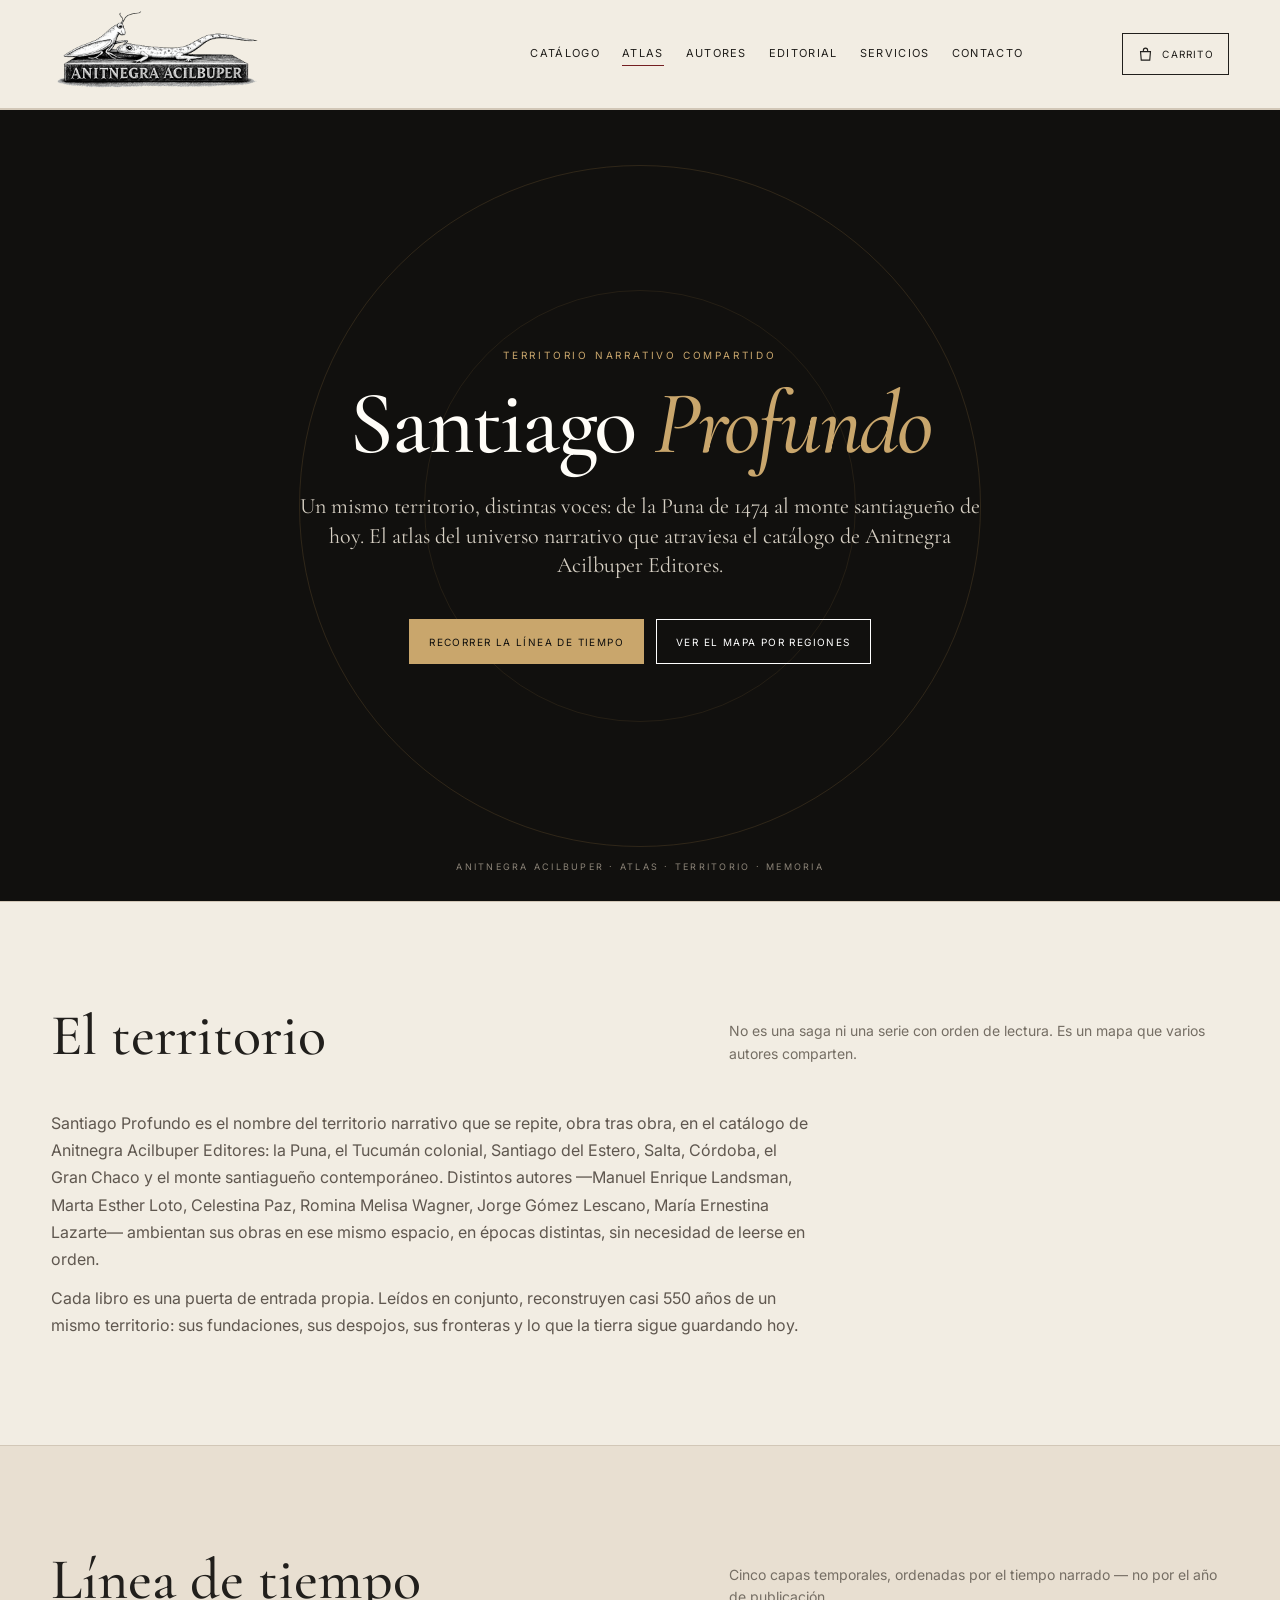
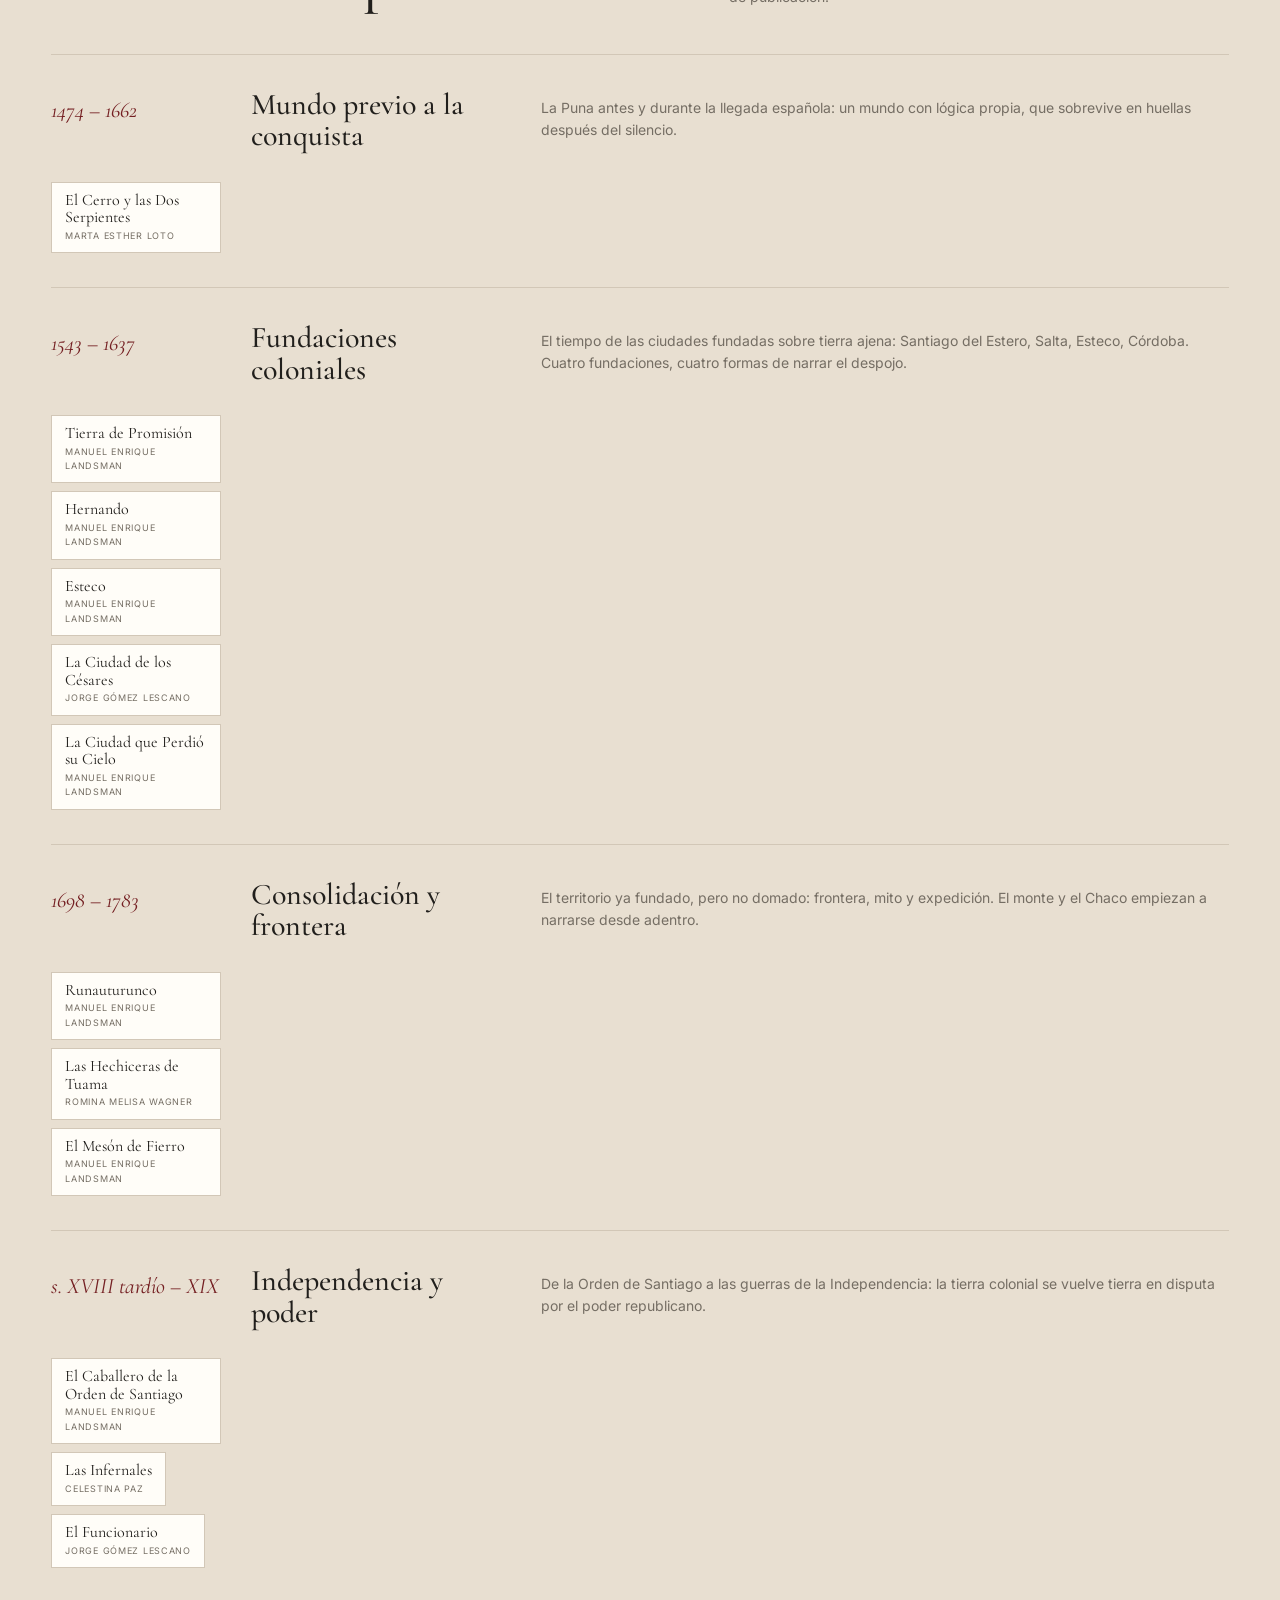
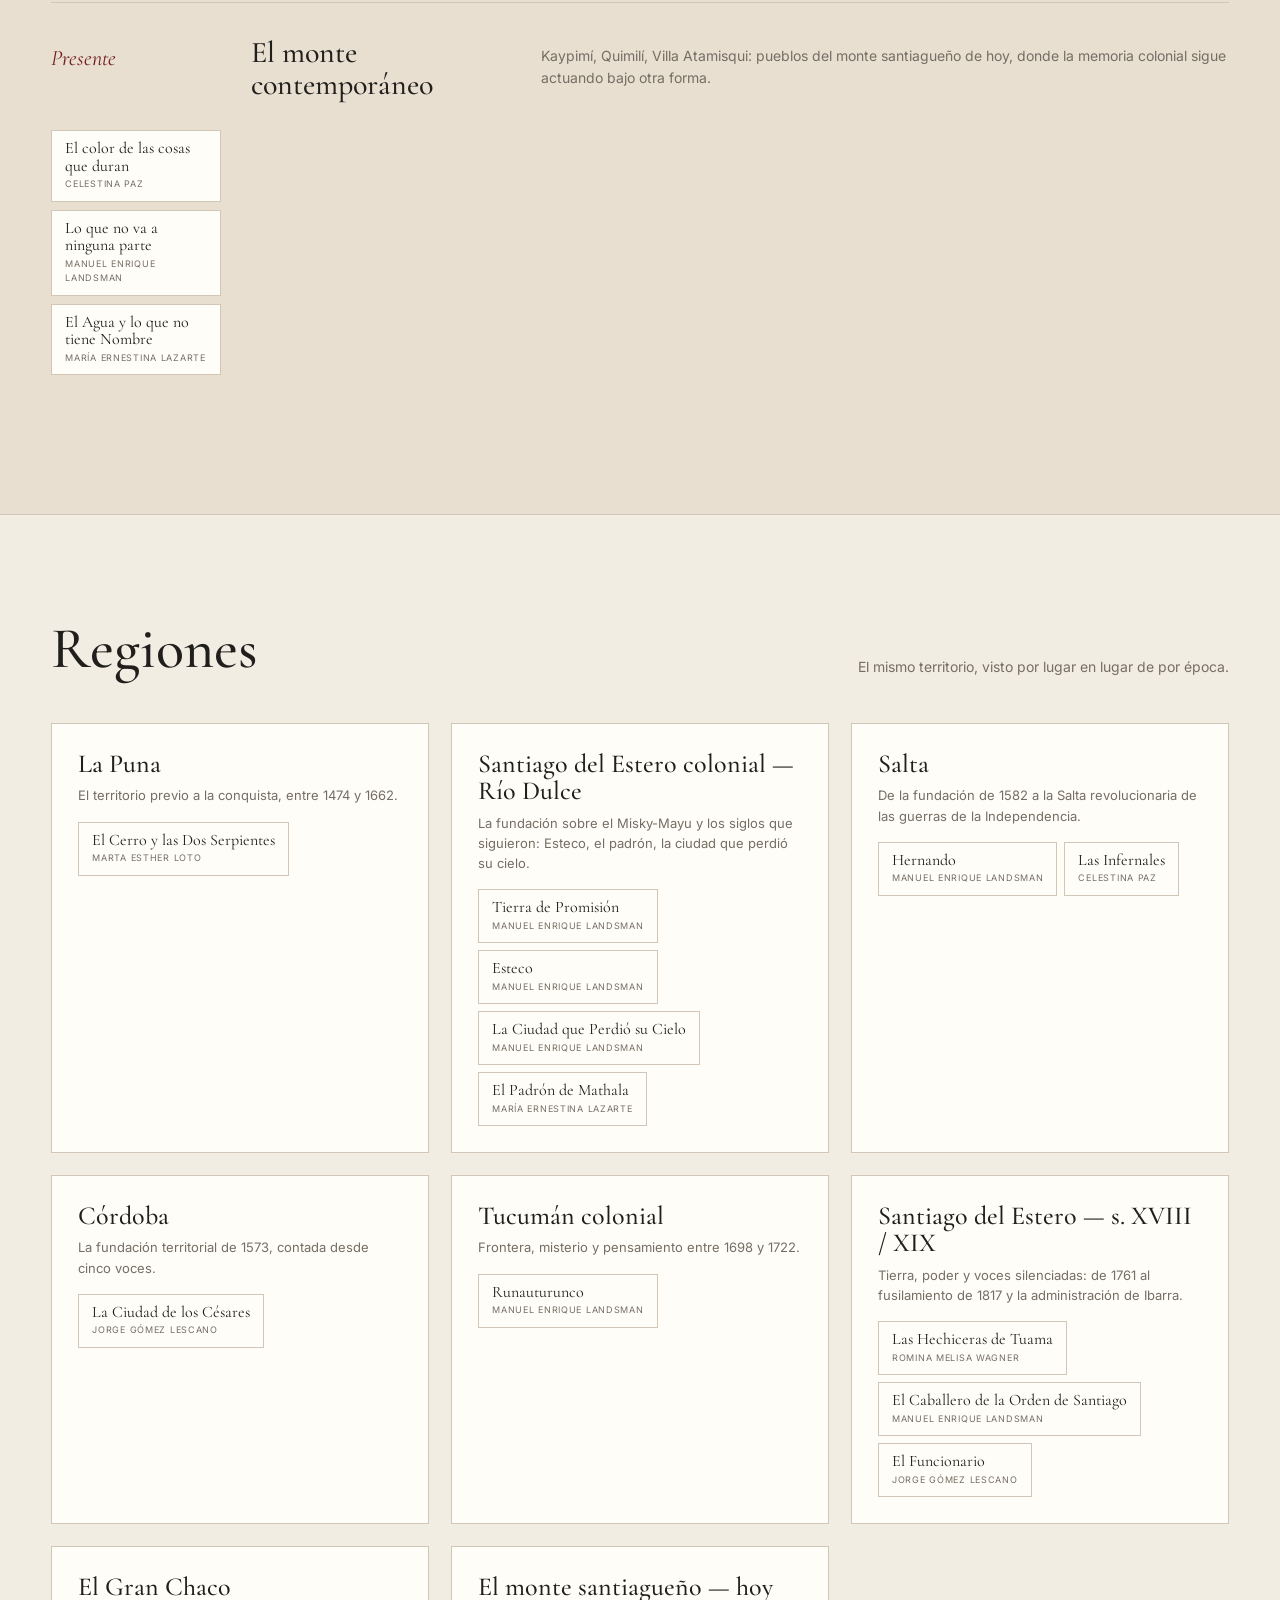
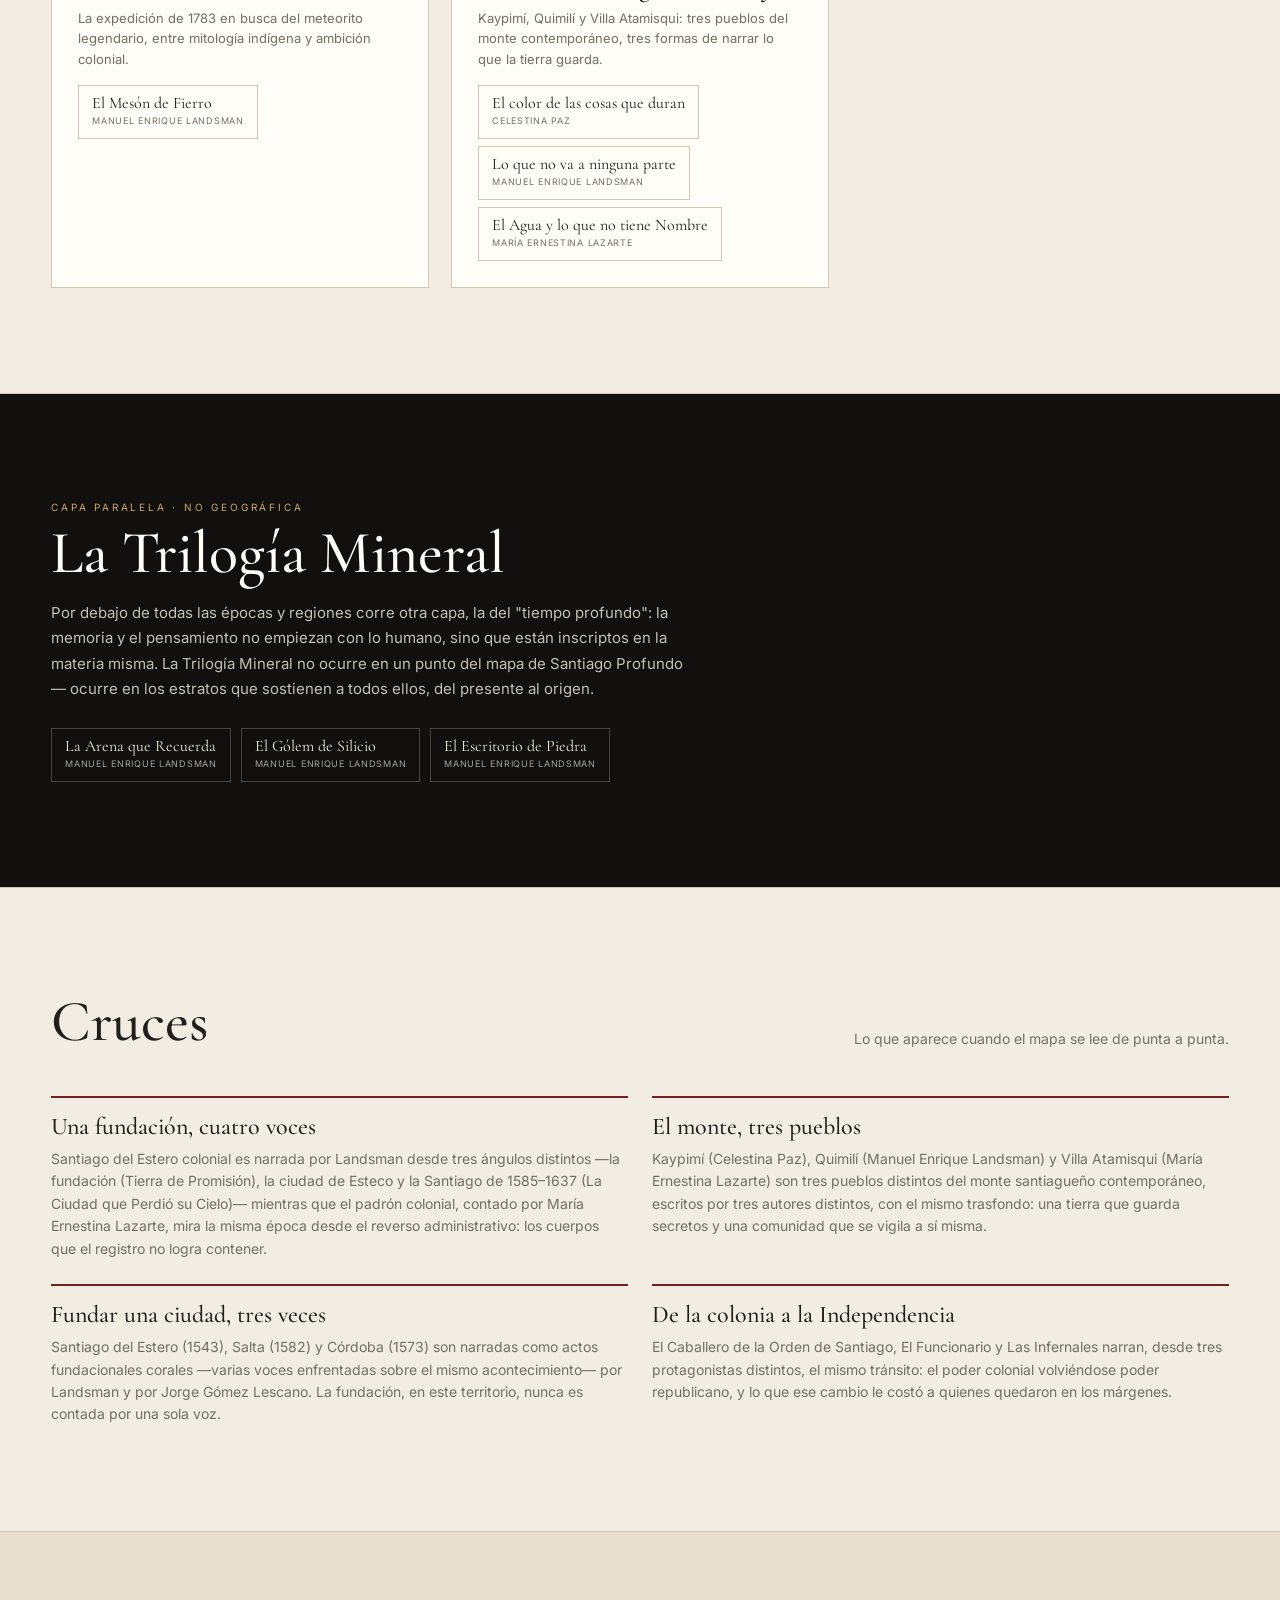
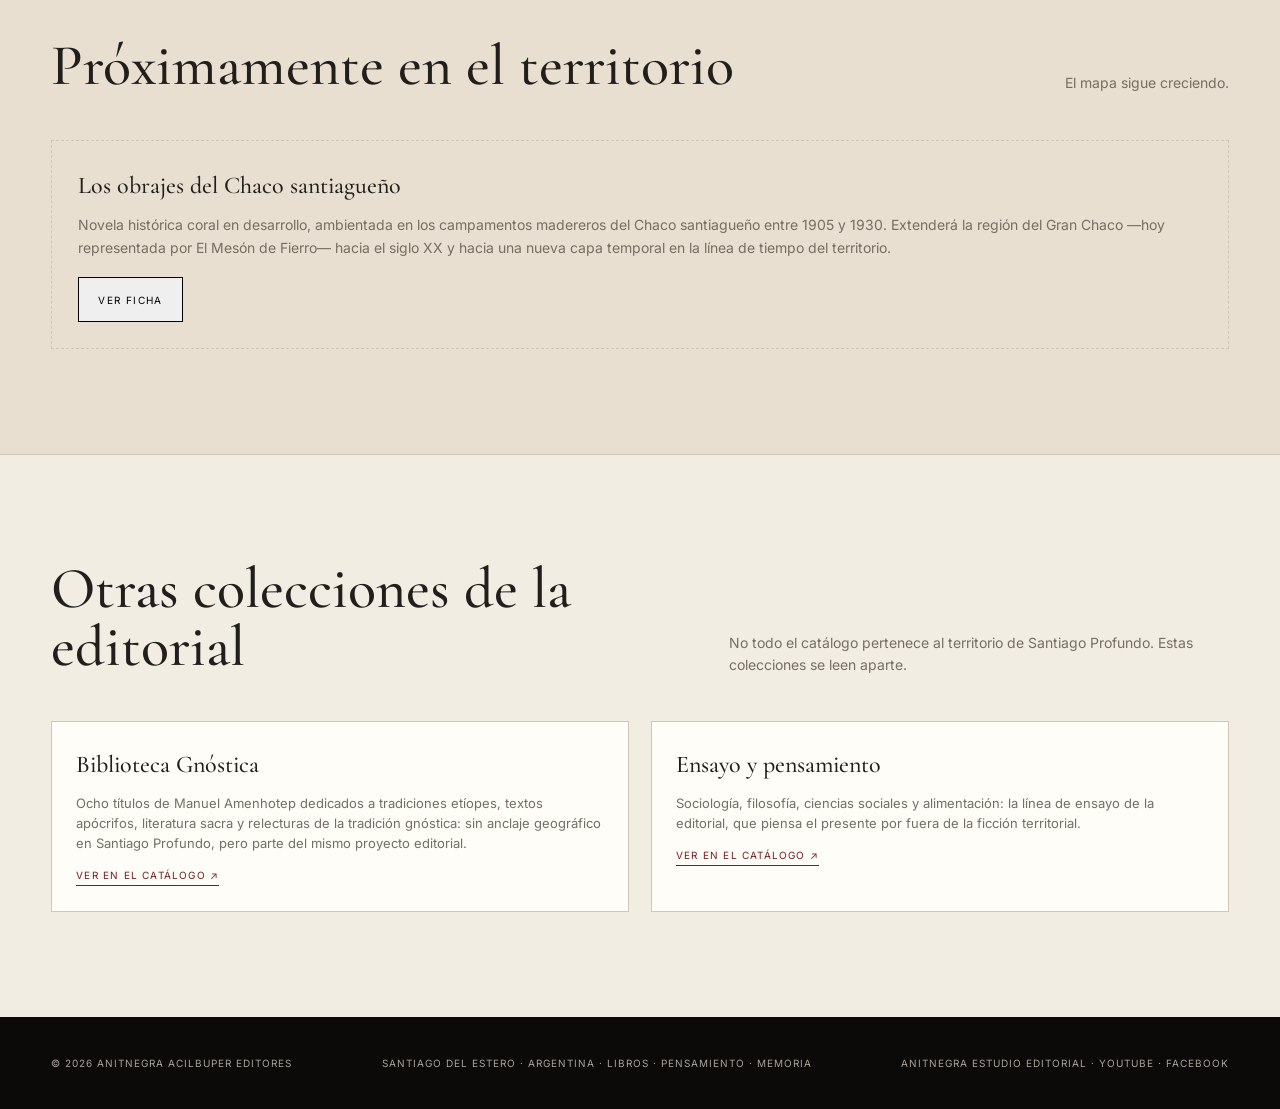
==== commit e88914cd: "Add files via upload" ====
--- a/atlas.html
+++ b/atlas.html
@@ -537,7 +537,7 @@
     </div>
     <div class="soon reveal">
       <h3>Los obrajes del Chaco santiagueño</h3>
-      <p>Novela histórica coral en desarrollo, ambientada en los campamentos madereros del Chaco santiagueño entre 1905 y 1931. Extenderá la región del Gran Chaco —hoy representada por El Mesón de Fierro— hacia el siglo XX y hacia una nueva capa temporal en la línea de tiempo del territorio.</p>
+      <p>Novela histórica coral en desarrollo, ambientada en los campamentos madereros del Chaco santiagueño entre 1905 y 1930. Extenderá la región del Gran Chaco —hoy representada por El Mesón de Fierro— hacia el siglo XX y hacia una nueva capa temporal en la línea de tiempo del territorio.</p>
       <button class="btn" data-open="obrajes" style="margin-top:18px">Ver ficha</button>
     </div>
   </div>
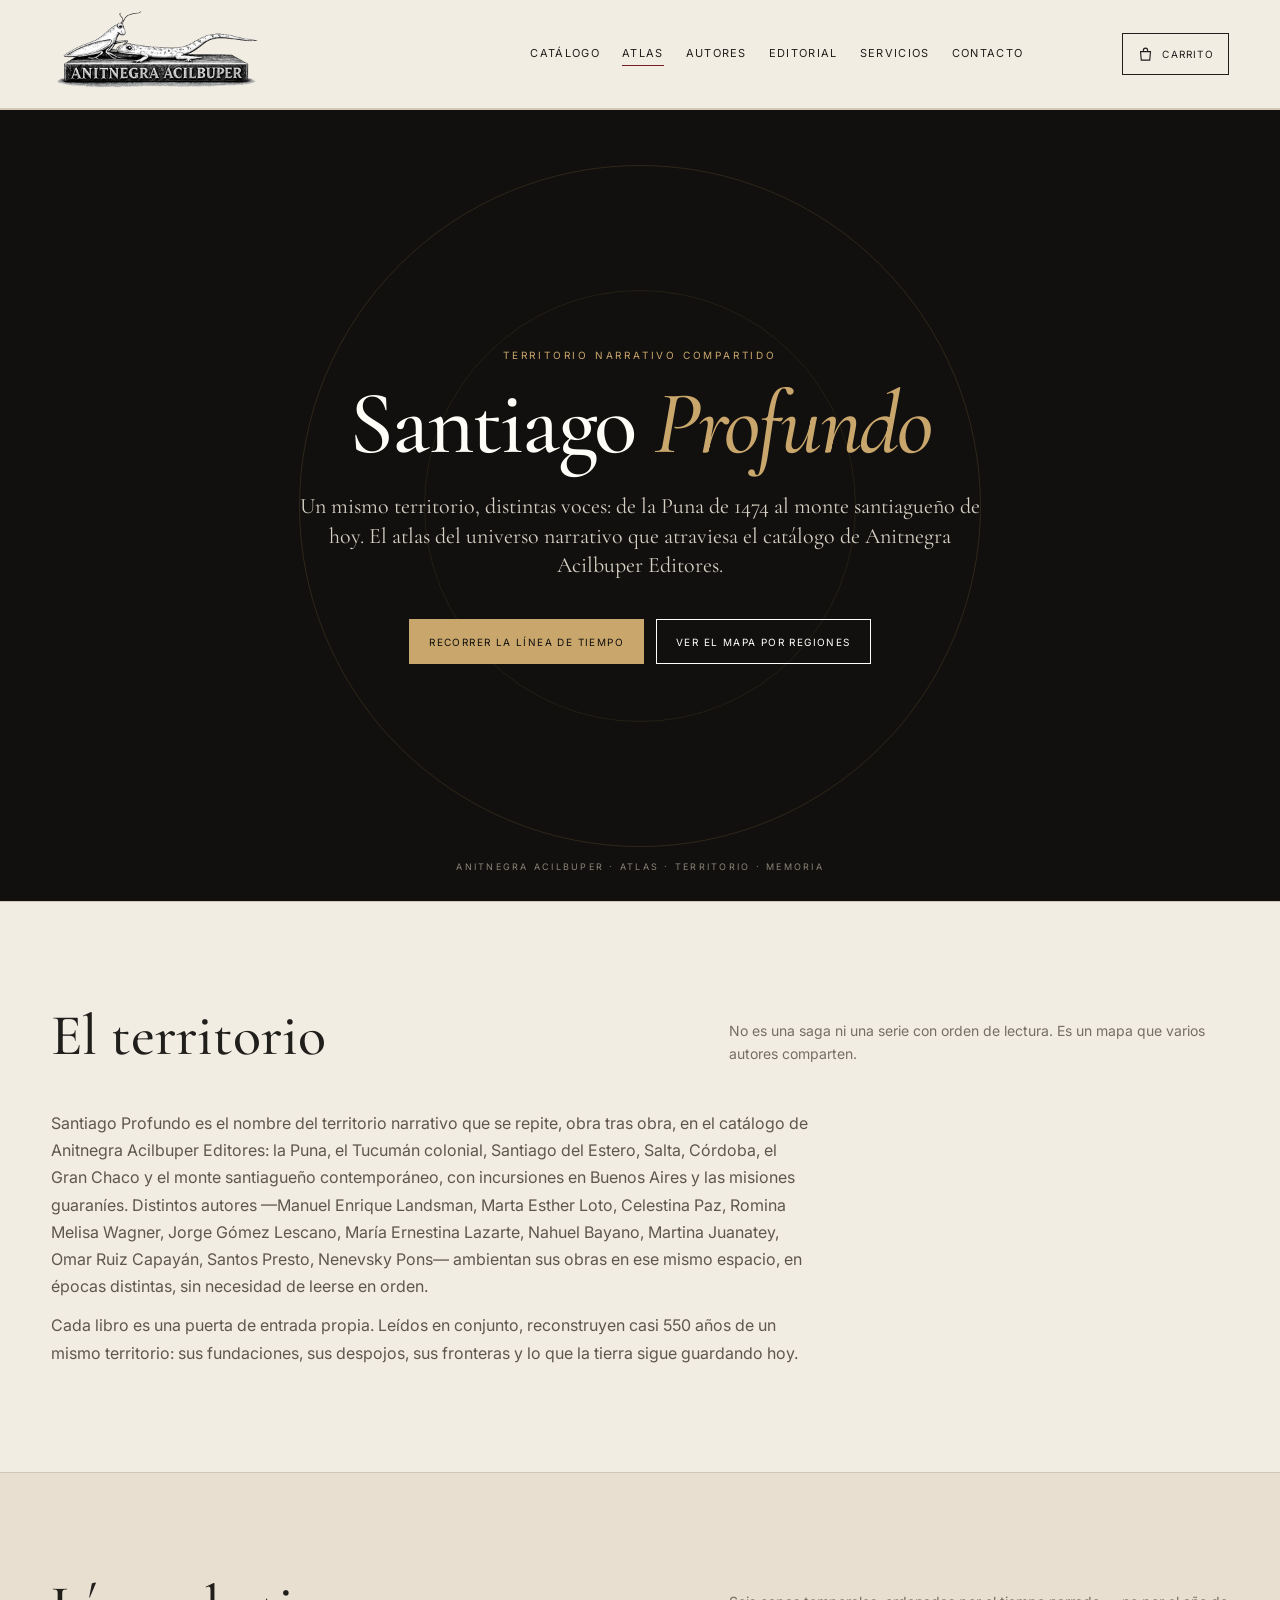
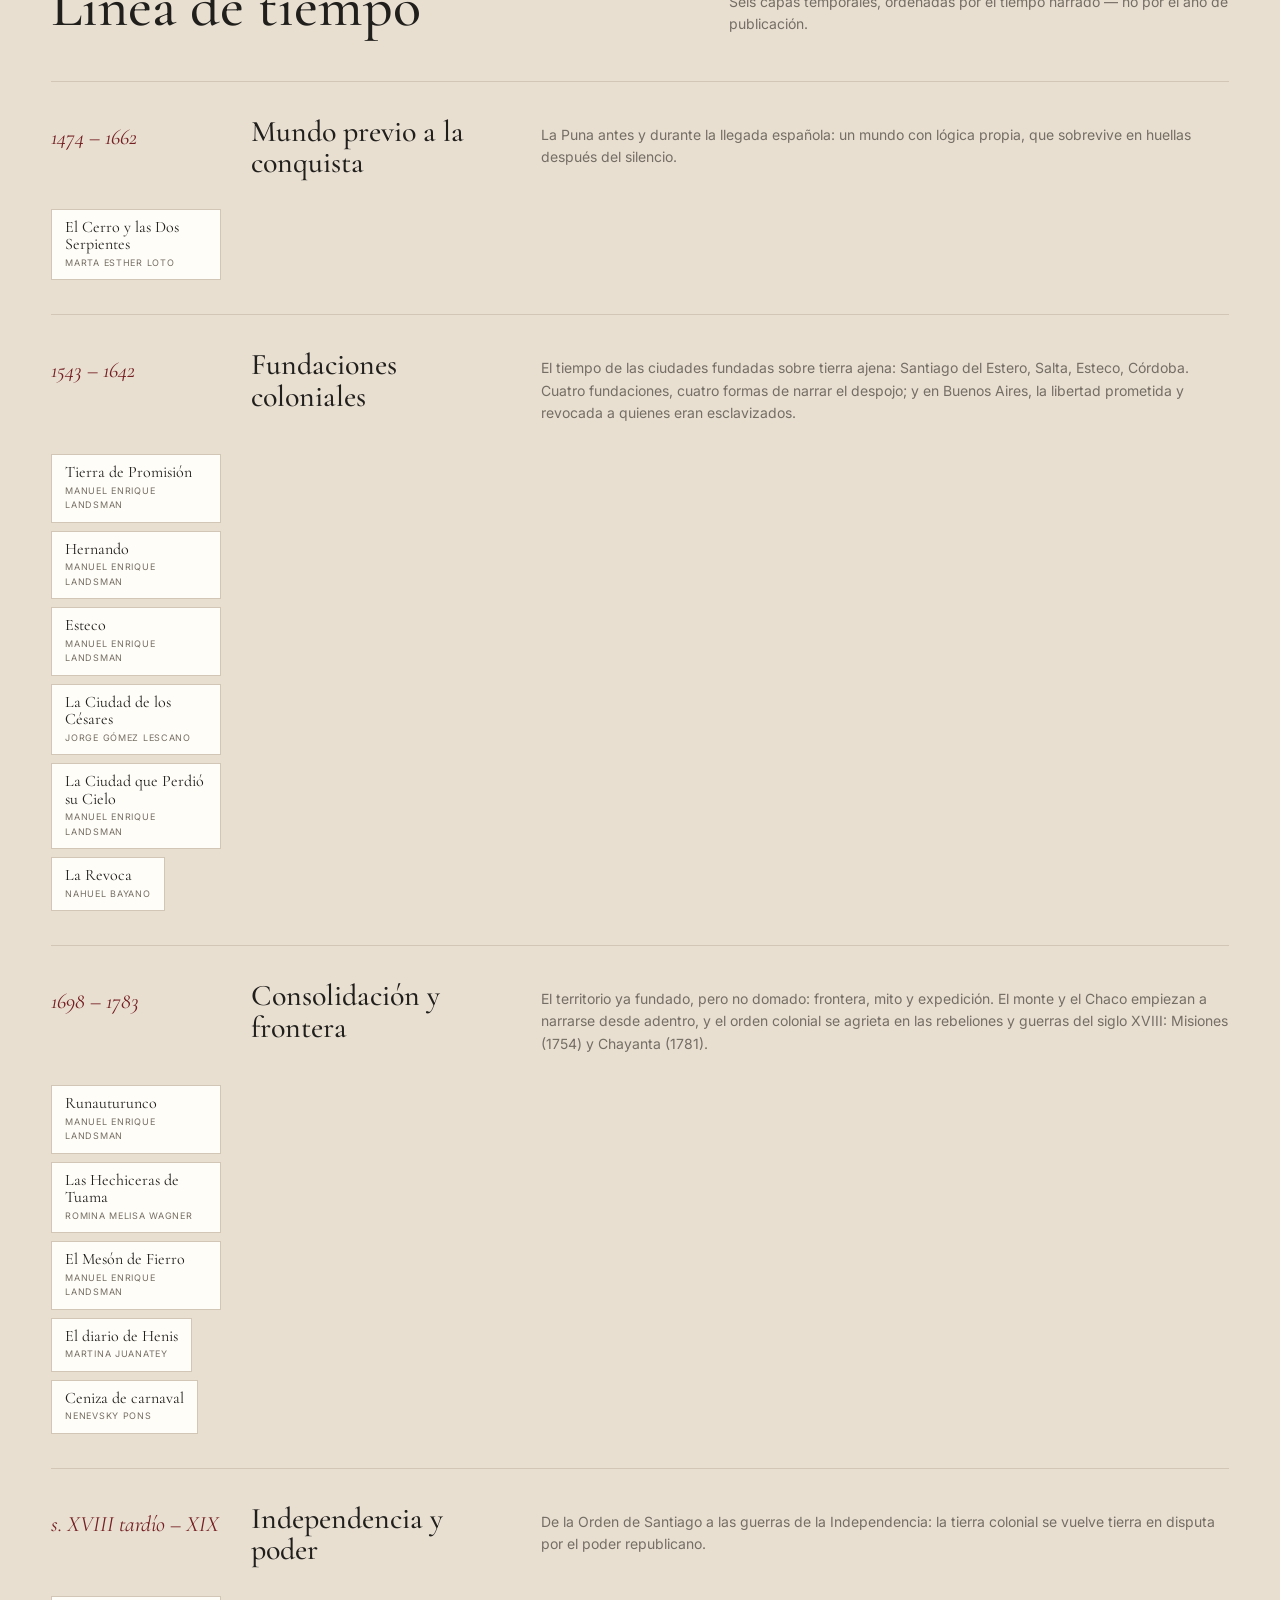
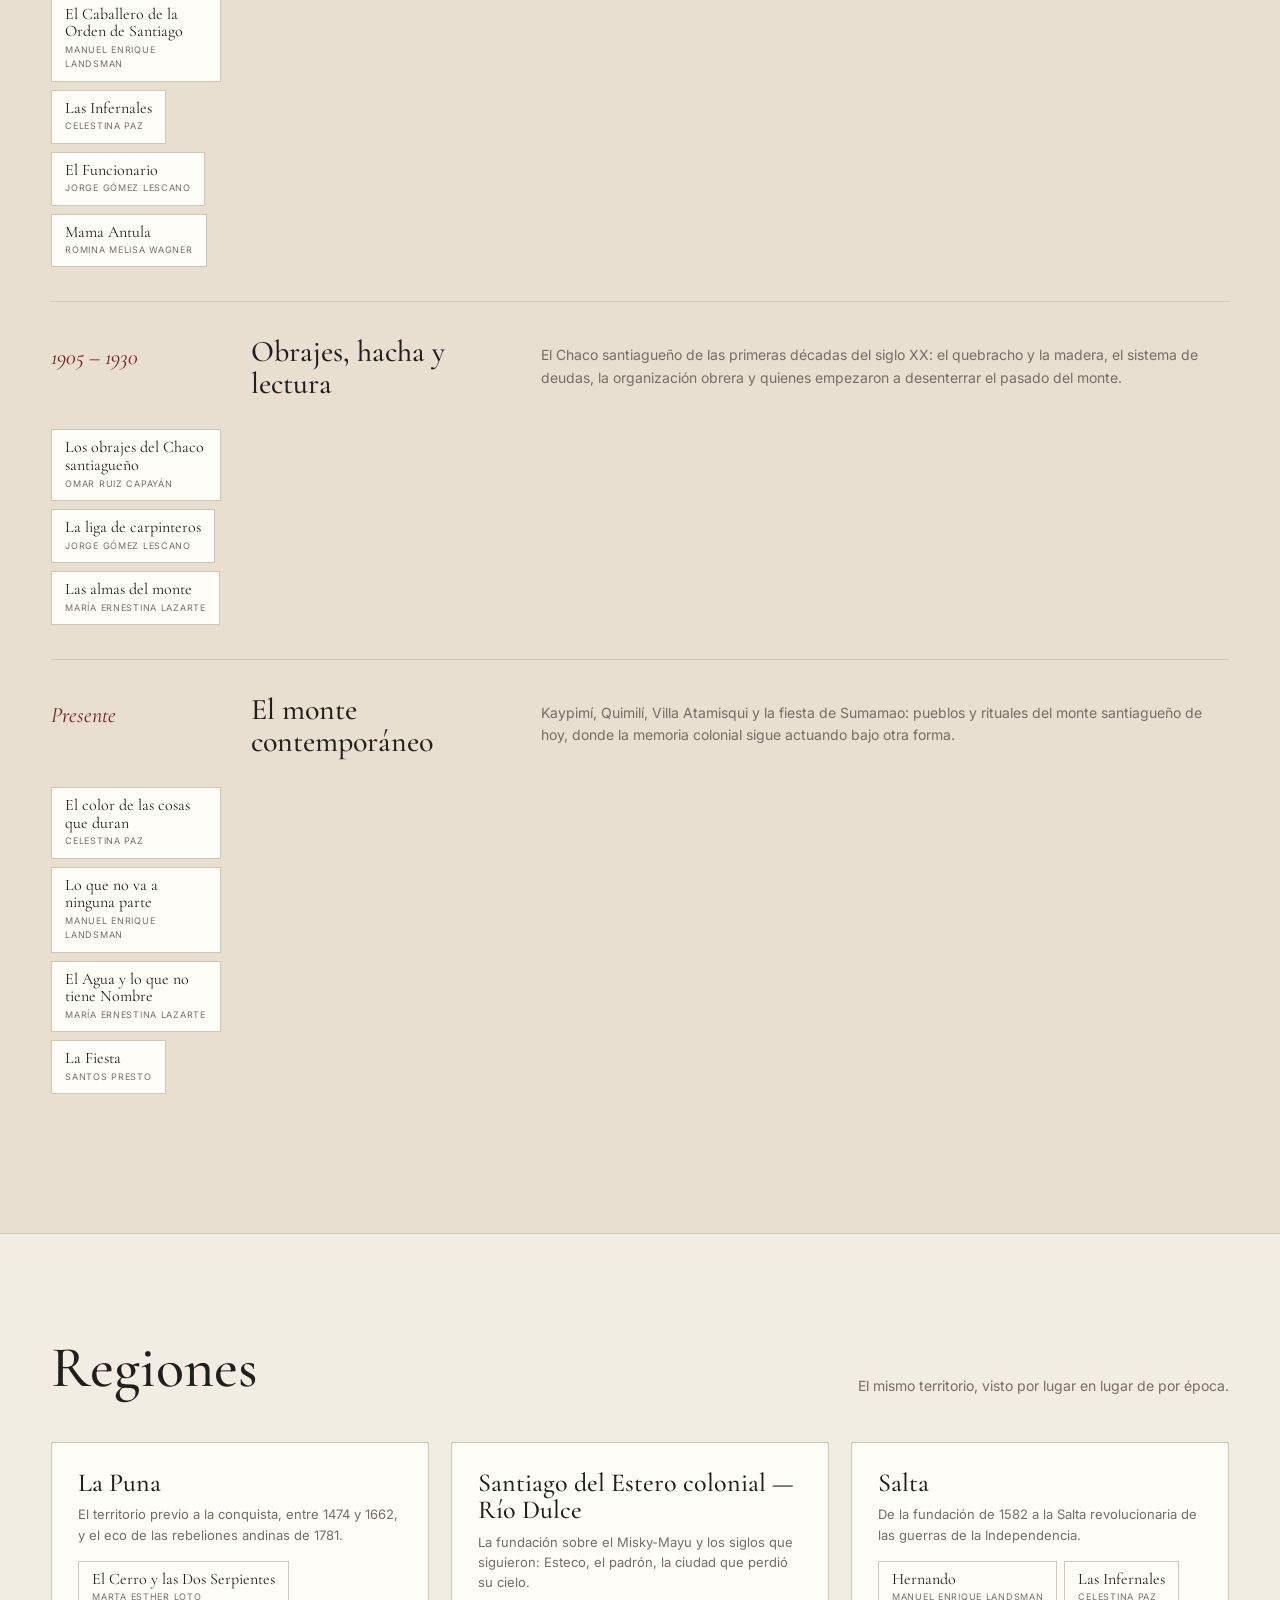
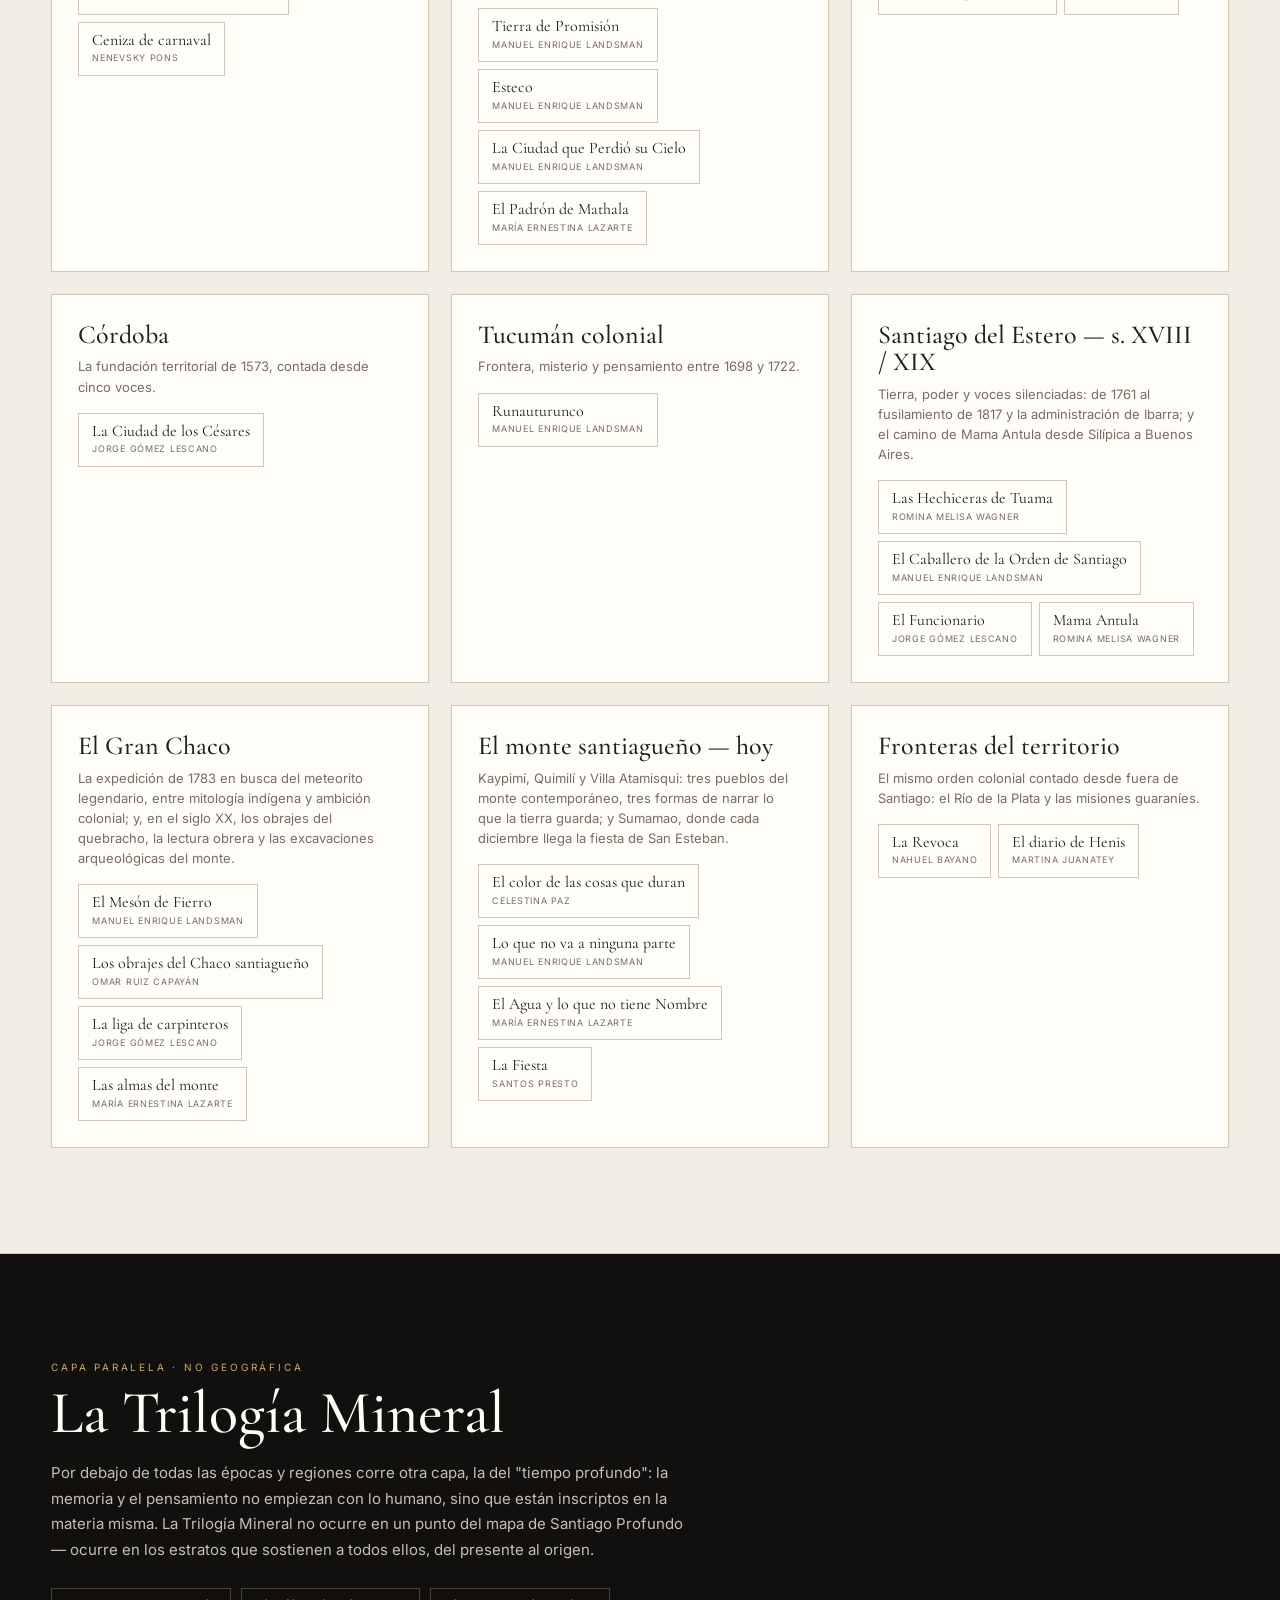
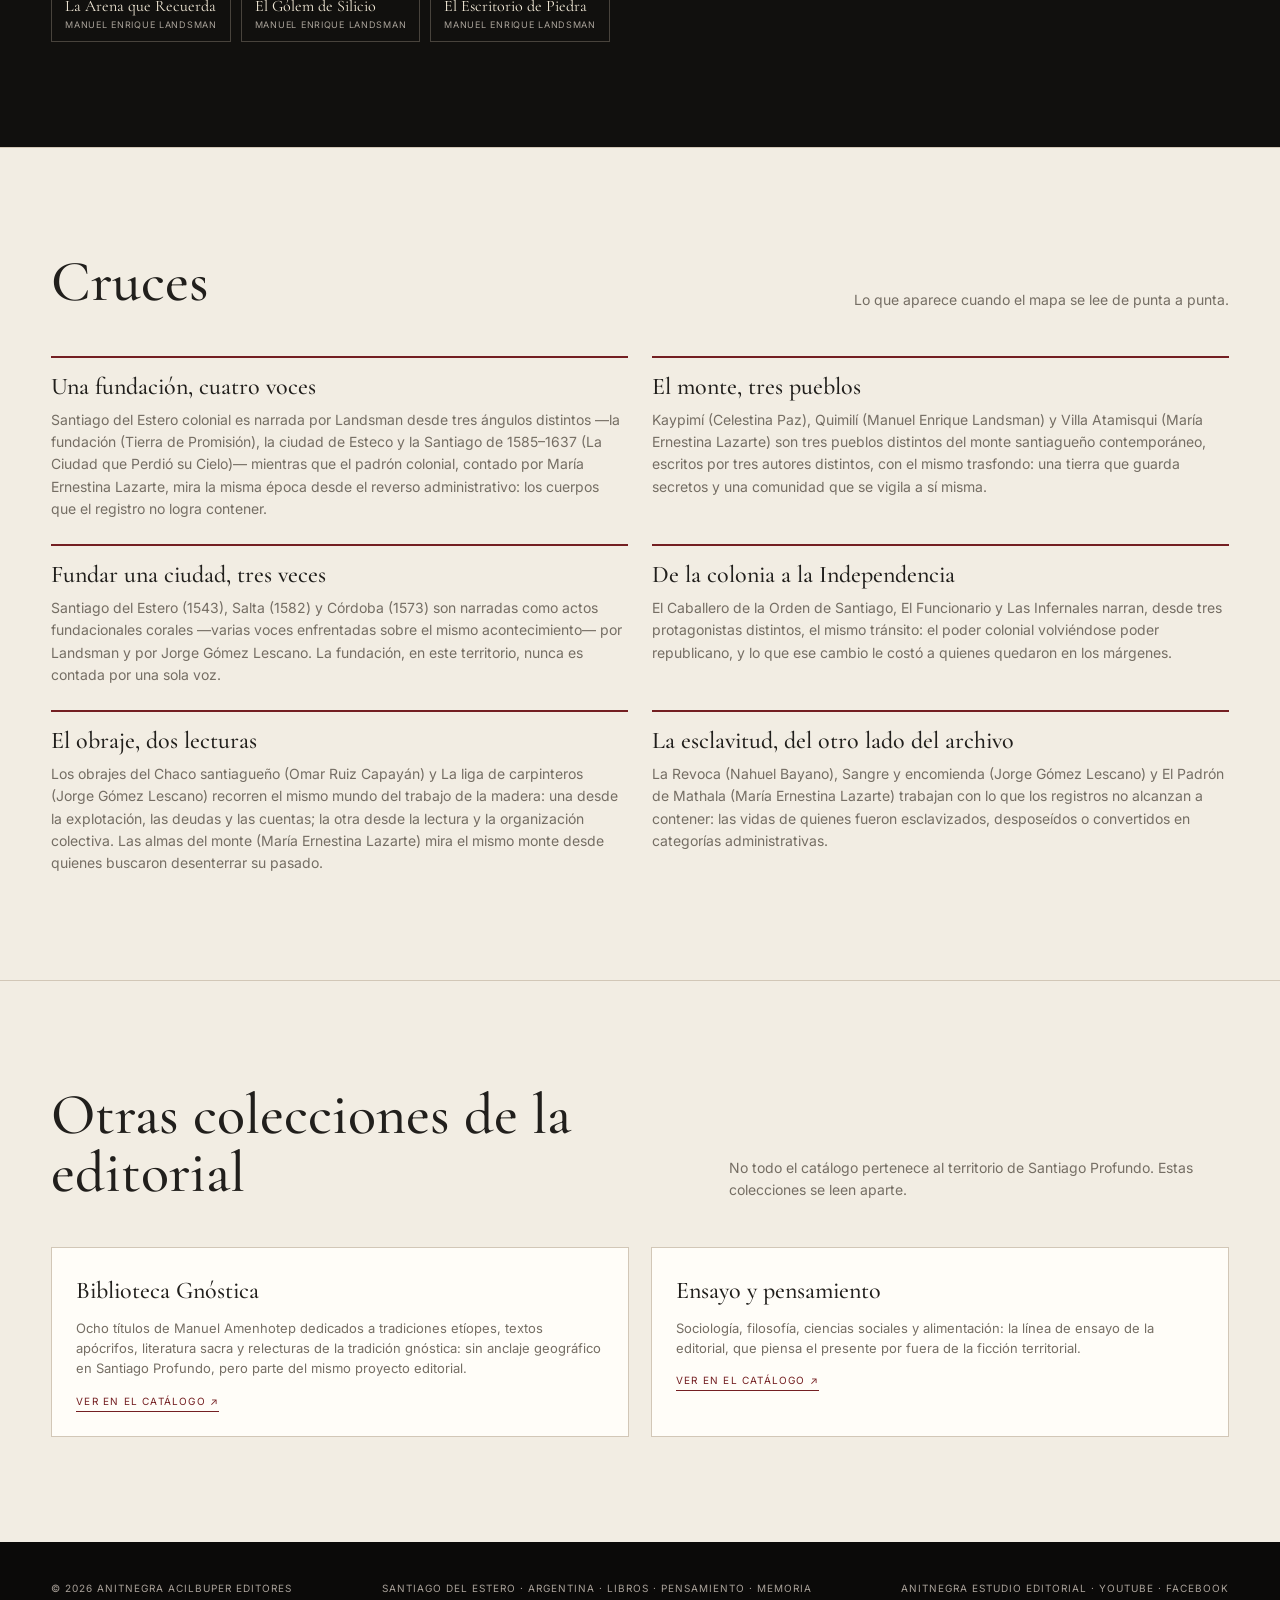
==== commit 492a365c: "Add files via upload" ====
--- a/atlas.html
+++ b/atlas.html
@@ -393,7 +393,7 @@
       <p>No es una saga ni una serie con orden de lectura. Es un mapa que varios autores comparten.</p>
     </div>
     <div class="reveal">
-      <p class="intro-text">Santiago Profundo es el nombre del territorio narrativo que se repite, obra tras obra, en el catálogo de Anitnegra Acilbuper Editores: la Puna, el Tucumán colonial, Santiago del Estero, Salta, Córdoba, el Gran Chaco y el monte santiagueño contemporáneo. Distintos autores —Manuel Enrique Landsman, Marta Esther Loto, Celestina Paz, Romina Melisa Wagner, Jorge Gómez Lescano, María Ernestina Lazarte— ambientan sus obras en ese mismo espacio, en épocas distintas, sin necesidad de leerse en orden.</p>
+      <p class="intro-text">Santiago Profundo es el nombre del territorio narrativo que se repite, obra tras obra, en el catálogo de Anitnegra Acilbuper Editores: la Puna, el Tucumán colonial, Santiago del Estero, Salta, Córdoba, el Gran Chaco y el monte santiagueño contemporáneo, con incursiones en Buenos Aires y las misiones guaraníes. Distintos autores —Manuel Enrique Landsman, Marta Esther Loto, Celestina Paz, Romina Melisa Wagner, Jorge Gómez Lescano, María Ernestina Lazarte, Nahuel Bayano, Martina Juanatey, Omar Ruiz Capayán, Santos Presto, Nenevsky Pons— ambientan sus obras en ese mismo espacio, en épocas distintas, sin necesidad de leerse en orden.</p>
       <p class="intro-text">Cada libro es una puerta de entrada propia. Leídos en conjunto, reconstruyen casi 550 años de un mismo territorio: sus fundaciones, sus despojos, sus fronteras y lo que la tierra sigue guardando hoy.</p>
     </div>
   </div>
@@ -403,7 +403,7 @@
   <div class="container">
     <div class="section-title reveal">
       <h2>Línea de tiempo</h2>
-      <p>Cinco capas temporales, ordenadas por el tiempo narrado — no por el año de publicación.</p>
+      <p>Seis capas temporales, ordenadas por el tiempo narrado — no por el año de publicación.</p>
     </div>
     <div class="eras">
     <article class="era reveal">
@@ -413,28 +413,34 @@
       <div class="era-works"><button class="wk" onclick="openBook('cerro')"><span class="wk-title">El Cerro y las Dos Serpientes</span><span class="wk-author">Marta Esther Loto</span></button></div>
     </article>
     <article class="era reveal">
-      <div class="era-range">1543 – 1637</div>
+      <div class="era-range">1543 – 1642</div>
       <h3>Fundaciones coloniales</h3>
-      <p>El tiempo de las ciudades fundadas sobre tierra ajena: Santiago del Estero, Salta, Esteco, Córdoba. Cuatro fundaciones, cuatro formas de narrar el despojo.</p>
-      <div class="era-works"><button class="wk" onclick="openBook('tierra-promision')"><span class="wk-title">Tierra de Promisión</span><span class="wk-author">Manuel Enrique Landsman</span></button><button class="wk" onclick="openBook('hernando')"><span class="wk-title">Hernando</span><span class="wk-author">Manuel Enrique Landsman</span></button><button class="wk" onclick="openBook('esteco')"><span class="wk-title">Esteco</span><span class="wk-author">Manuel Enrique Landsman</span></button><button class="wk" onclick="openBook('ciudad-cesares')"><span class="wk-title">La Ciudad de los Césares</span><span class="wk-author">Jorge Gómez Lescano</span></button><button class="wk" onclick="openBook('ciudad-perdio-cielo')"><span class="wk-title">La Ciudad que Perdió su Cielo</span><span class="wk-author">Manuel Enrique Landsman</span></button></div>
+      <p>El tiempo de las ciudades fundadas sobre tierra ajena: Santiago del Estero, Salta, Esteco, Córdoba. Cuatro fundaciones, cuatro formas de narrar el despojo; y en Buenos Aires, la libertad prometida y revocada a quienes eran esclavizados.</p>
+      <div class="era-works"><button class="wk" onclick="openBook('tierra-promision')"><span class="wk-title">Tierra de Promisión</span><span class="wk-author">Manuel Enrique Landsman</span></button><button class="wk" onclick="openBook('hernando')"><span class="wk-title">Hernando</span><span class="wk-author">Manuel Enrique Landsman</span></button><button class="wk" onclick="openBook('esteco')"><span class="wk-title">Esteco</span><span class="wk-author">Manuel Enrique Landsman</span></button><button class="wk" onclick="openBook('ciudad-cesares')"><span class="wk-title">La Ciudad de los Césares</span><span class="wk-author">Jorge Gómez Lescano</span></button><button class="wk" onclick="openBook('ciudad-perdio-cielo')"><span class="wk-title">La Ciudad que Perdió su Cielo</span><span class="wk-author">Manuel Enrique Landsman</span></button><button class="wk" onclick="openBook('revoca')"><span class="wk-title">La Revoca</span><span class="wk-author">Nahuel Bayano</span></button></div>
     </article>
     <article class="era reveal">
       <div class="era-range">1698 – 1783</div>
       <h3>Consolidación y frontera</h3>
-      <p>El territorio ya fundado, pero no domado: frontera, mito y expedición. El monte y el Chaco empiezan a narrarse desde adentro.</p>
-      <div class="era-works"><button class="wk" onclick="openBook('runauturunco')"><span class="wk-title">Runauturunco</span><span class="wk-author">Manuel Enrique Landsman</span></button><button class="wk" onclick="openBook('hechiceras')"><span class="wk-title">Las Hechiceras de Tuama</span><span class="wk-author">Romina Melisa Wagner</span></button><button class="wk" onclick="openBook('meson')"><span class="wk-title">El Mesón de Fierro</span><span class="wk-author">Manuel Enrique Landsman</span></button></div>
+      <p>El territorio ya fundado, pero no domado: frontera, mito y expedición. El monte y el Chaco empiezan a narrarse desde adentro, y el orden colonial se agrieta en las rebeliones y guerras del siglo XVIII: Misiones (1754) y Chayanta (1781).</p>
+      <div class="era-works"><button class="wk" onclick="openBook('runauturunco')"><span class="wk-title">Runauturunco</span><span class="wk-author">Manuel Enrique Landsman</span></button><button class="wk" onclick="openBook('hechiceras')"><span class="wk-title">Las Hechiceras de Tuama</span><span class="wk-author">Romina Melisa Wagner</span></button><button class="wk" onclick="openBook('meson')"><span class="wk-title">El Mesón de Fierro</span><span class="wk-author">Manuel Enrique Landsman</span></button><button class="wk" onclick="openBook('diario-henis')"><span class="wk-title">El diario de Henis</span><span class="wk-author">Martina Juanatey</span></button><button class="wk" onclick="openBook('ceniza-carnaval')"><span class="wk-title">Ceniza de carnaval</span><span class="wk-author">Nenevsky Pons</span></button></div>
     </article>
     <article class="era reveal">
       <div class="era-range">s. XVIII tardío – XIX</div>
       <h3>Independencia y poder</h3>
       <p>De la Orden de Santiago a las guerras de la Independencia: la tierra colonial se vuelve tierra en disputa por el poder republicano.</p>
-      <div class="era-works"><button class="wk" onclick="openBook('caballero')"><span class="wk-title">El Caballero de la Orden de Santiago</span><span class="wk-author">Manuel Enrique Landsman</span></button><button class="wk" onclick="openBook('infernales')"><span class="wk-title">Las Infernales</span><span class="wk-author">Celestina Paz</span></button><button class="wk" onclick="openBook('funcionario')"><span class="wk-title">El Funcionario</span><span class="wk-author">Jorge Gómez Lescano</span></button></div>
+      <div class="era-works"><button class="wk" onclick="openBook('caballero')"><span class="wk-title">El Caballero de la Orden de Santiago</span><span class="wk-author">Manuel Enrique Landsman</span></button><button class="wk" onclick="openBook('infernales')"><span class="wk-title">Las Infernales</span><span class="wk-author">Celestina Paz</span></button><button class="wk" onclick="openBook('funcionario')"><span class="wk-title">El Funcionario</span><span class="wk-author">Jorge Gómez Lescano</span></button><button class="wk" onclick="openBook('mama-antula')"><span class="wk-title">Mama Antula</span><span class="wk-author">Romina Melisa Wagner</span></button></div>
+    </article>
+    <article class="era reveal">
+      <div class="era-range">1905 – 1930</div>
+      <h3>Obrajes, hacha y lectura</h3>
+      <p>El Chaco santiagueño de las primeras décadas del siglo XX: el quebracho y la madera, el sistema de deudas, la organización obrera y quienes empezaron a desenterrar el pasado del monte.</p>
+      <div class="era-works"><button class="wk" onclick="openBook('obrajes')"><span class="wk-title">Los obrajes del Chaco santiagueño</span><span class="wk-author">Omar Ruiz Capayán</span></button><button class="wk" onclick="openBook('liga-carpinteros')"><span class="wk-title">La liga de carpinteros</span><span class="wk-author">Jorge Gómez Lescano</span></button><button class="wk" onclick="openBook('almas-monte')"><span class="wk-title">Las almas del monte</span><span class="wk-author">María Ernestina Lazarte</span></button></div>
     </article>
     <article class="era reveal">
       <div class="era-range">Presente</div>
       <h3>El monte contemporáneo</h3>
-      <p>Kaypimí, Quimilí, Villa Atamisqui: pueblos del monte santiagueño de hoy, donde la memoria colonial sigue actuando bajo otra forma.</p>
-      <div class="era-works"><button class="wk" onclick="openBook('color-cosas')"><span class="wk-title">El color de las cosas que duran</span><span class="wk-author">Celestina Paz</span></button><button class="wk" onclick="openBook('lo-que-no-va')"><span class="wk-title">Lo que no va a ninguna parte</span><span class="wk-author">Manuel Enrique Landsman</span></button><button class="wk" onclick="openBook('agua-sin-nombre')"><span class="wk-title">El Agua y lo que no tiene Nombre</span><span class="wk-author">María Ernestina Lazarte</span></button></div>
+      <p>Kaypimí, Quimilí, Villa Atamisqui y la fiesta de Sumamao: pueblos y rituales del monte santiagueño de hoy, donde la memoria colonial sigue actuando bajo otra forma.</p>
+      <div class="era-works"><button class="wk" onclick="openBook('color-cosas')"><span class="wk-title">El color de las cosas que duran</span><span class="wk-author">Celestina Paz</span></button><button class="wk" onclick="openBook('lo-que-no-va')"><span class="wk-title">Lo que no va a ninguna parte</span><span class="wk-author">Manuel Enrique Landsman</span></button><button class="wk" onclick="openBook('agua-sin-nombre')"><span class="wk-title">El Agua y lo que no tiene Nombre</span><span class="wk-author">María Ernestina Lazarte</span></button><button class="wk" onclick="openBook('fiesta-sumamao')"><span class="wk-title">La Fiesta</span><span class="wk-author">Santos Presto</span></button></div>
     </article>
     </div>
   </div>
@@ -449,8 +455,8 @@
     <div class="regions">
       <article class="region reveal">
         <h3>La Puna</h3>
-        <p>El territorio previo a la conquista, entre 1474 y 1662.</p>
-        <div class="region-works"><button class="wk" onclick="openBook('cerro')"><span class="wk-title">El Cerro y las Dos Serpientes</span><span class="wk-author">Marta Esther Loto</span></button></div>
+        <p>El territorio previo a la conquista, entre 1474 y 1662, y el eco de las rebeliones andinas de 1781.</p>
+        <div class="region-works"><button class="wk" onclick="openBook('cerro')"><span class="wk-title">El Cerro y las Dos Serpientes</span><span class="wk-author">Marta Esther Loto</span></button><button class="wk" onclick="openBook('ceniza-carnaval')"><span class="wk-title">Ceniza de carnaval</span><span class="wk-author">Nenevsky Pons</span></button></div>
       </article>
       <article class="region reveal">
         <h3>Santiago del Estero colonial — Río Dulce</h3>
@@ -474,20 +480,25 @@
       </article>
       <article class="region reveal">
         <h3>Santiago del Estero — s. XVIII / XIX</h3>
-        <p>Tierra, poder y voces silenciadas: de 1761 al fusilamiento de 1817 y la administración de Ibarra.</p>
-        <div class="region-works"><button class="wk" onclick="openBook('hechiceras')"><span class="wk-title">Las Hechiceras de Tuama</span><span class="wk-author">Romina Melisa Wagner</span></button><button class="wk" onclick="openBook('caballero')"><span class="wk-title">El Caballero de la Orden de Santiago</span><span class="wk-author">Manuel Enrique Landsman</span></button><button class="wk" onclick="openBook('funcionario')"><span class="wk-title">El Funcionario</span><span class="wk-author">Jorge Gómez Lescano</span></button></div>
+        <p>Tierra, poder y voces silenciadas: de 1761 al fusilamiento de 1817 y la administración de Ibarra; y el camino de Mama Antula desde Silípica a Buenos Aires.</p>
+        <div class="region-works"><button class="wk" onclick="openBook('hechiceras')"><span class="wk-title">Las Hechiceras de Tuama</span><span class="wk-author">Romina Melisa Wagner</span></button><button class="wk" onclick="openBook('caballero')"><span class="wk-title">El Caballero de la Orden de Santiago</span><span class="wk-author">Manuel Enrique Landsman</span></button><button class="wk" onclick="openBook('funcionario')"><span class="wk-title">El Funcionario</span><span class="wk-author">Jorge Gómez Lescano</span></button><button class="wk" onclick="openBook('mama-antula')"><span class="wk-title">Mama Antula</span><span class="wk-author">Romina Melisa Wagner</span></button></div>
       </article>
       <article class="region reveal">
         <h3>El Gran Chaco</h3>
-        <p>La expedición de 1783 en busca del meteorito legendario, entre mitología indígena y ambición colonial.</p>
-        <div class="region-works"><button class="wk" onclick="openBook('meson')"><span class="wk-title">El Mesón de Fierro</span><span class="wk-author">Manuel Enrique Landsman</span></button></div>
+        <p>La expedición de 1783 en busca del meteorito legendario, entre mitología indígena y ambición colonial; y, en el siglo XX, los obrajes del quebracho, la lectura obrera y las excavaciones arqueológicas del monte.</p>
+        <div class="region-works"><button class="wk" onclick="openBook('meson')"><span class="wk-title">El Mesón de Fierro</span><span class="wk-author">Manuel Enrique Landsman</span></button><button class="wk" onclick="openBook('obrajes')"><span class="wk-title">Los obrajes del Chaco santiagueño</span><span class="wk-author">Omar Ruiz Capayán</span></button><button class="wk" onclick="openBook('liga-carpinteros')"><span class="wk-title">La liga de carpinteros</span><span class="wk-author">Jorge Gómez Lescano</span></button><button class="wk" onclick="openBook('almas-monte')"><span class="wk-title">Las almas del monte</span><span class="wk-author">María Ernestina Lazarte</span></button></div>
       </article>
       <article class="region reveal">
         <h3>El monte santiagueño — hoy</h3>
-        <p>Kaypimí, Quimilí y Villa Atamisqui: tres pueblos del monte contemporáneo, tres formas de narrar lo que la tierra guarda.</p>
-        <div class="region-works"><button class="wk" onclick="openBook('color-cosas')"><span class="wk-title">El color de las cosas que duran</span><span class="wk-author">Celestina Paz</span></button><button class="wk" onclick="openBook('lo-que-no-va')"><span class="wk-title">Lo que no va a ninguna parte</span><span class="wk-author">Manuel Enrique Landsman</span></button><button class="wk" onclick="openBook('agua-sin-nombre')"><span class="wk-title">El Agua y lo que no tiene Nombre</span><span class="wk-author">María Ernestina Lazarte</span></button></div>
-      </article>
-    </div>
+        <p>Kaypimí, Quimilí y Villa Atamisqui: tres pueblos del monte contemporáneo, tres formas de narrar lo que la tierra guarda; y Sumamao, donde cada diciembre llega la fiesta de San Esteban.</p>
+        <div class="region-works"><button class="wk" onclick="openBook('color-cosas')"><span class="wk-title">El color de las cosas que duran</span><span class="wk-author">Celestina Paz</span></button><button class="wk" onclick="openBook('lo-que-no-va')"><span class="wk-title">Lo que no va a ninguna parte</span><span class="wk-author">Manuel Enrique Landsman</span></button><button class="wk" onclick="openBook('agua-sin-nombre')"><span class="wk-title">El Agua y lo que no tiene Nombre</span><span class="wk-author">María Ernestina Lazarte</span></button><button class="wk" onclick="openBook('fiesta-sumamao')"><span class="wk-title">La Fiesta</span><span class="wk-author">Santos Presto</span></button></div>
+      </article>
+      <article class="region reveal">
+        <h3>Fronteras del territorio</h3>
+        <p>El mismo orden colonial contado desde fuera de Santiago: el Río de la Plata y las misiones guaraníes.</p>
+        <div class="region-works"><button class="wk" onclick="openBook('revoca')"><span class="wk-title">La Revoca</span><span class="wk-author">Nahuel Bayano</span></button><button class="wk" onclick="openBook('diario-henis')"><span class="wk-title">El diario de Henis</span><span class="wk-author">Martina Juanatey</span></button></div>
+      </article>
+        </div>
   </div>
 </section>
 
@@ -525,21 +536,15 @@
         <h3>De la colonia a la Independencia</h3>
         <p>El Caballero de la Orden de Santiago, El Funcionario y Las Infernales narran, desde tres protagonistas distintos, el mismo tránsito: el poder colonial volviéndose poder republicano, y lo que ese cambio le costó a quienes quedaron en los márgenes.</p>
       </div>
-    </div>
-  </div>
-</section>
-
-<section id="proximamente" class="novedad">
-  <div class="container">
-    <div class="section-title reveal">
-      <h2>Próximamente en el territorio</h2>
-      <p>El mapa sigue creciendo.</p>
-    </div>
-    <div class="soon reveal">
-      <h3>Los obrajes del Chaco santiagueño</h3>
-      <p>Novela histórica coral en desarrollo, ambientada en los campamentos madereros del Chaco santiagueño entre 1905 y 1930. Extenderá la región del Gran Chaco —hoy representada por El Mesón de Fierro— hacia el siglo XX y hacia una nueva capa temporal en la línea de tiempo del territorio.</p>
-      <button class="btn" data-open="obrajes" style="margin-top:18px">Ver ficha</button>
-    </div>
+      <div class="crossref reveal">
+        <h3>El obraje, dos lecturas</h3>
+        <p>Los obrajes del Chaco santiagueño (Omar Ruiz Capayán) y La liga de carpinteros (Jorge Gómez Lescano) recorren el mismo mundo del trabajo de la madera: una desde la explotación, las deudas y las cuentas; la otra desde la lectura y la organización colectiva. Las almas del monte (María Ernestina Lazarte) mira el mismo monte desde quienes buscaron desenterrar su pasado.</p>
+      </div>
+      <div class="crossref reveal">
+        <h3>La esclavitud, del otro lado del archivo</h3>
+        <p>La Revoca (Nahuel Bayano), Sangre y encomienda (Jorge Gómez Lescano) y El Padrón de Mathala (María Ernestina Lazarte) trabajan con lo que los registros no alcanzan a contener: las vidas de quienes fueron esclavizados, desposeídos o convertidos en categorías administrativas.</p>
+      </div>
+          </div>
   </div>
 </section>
 
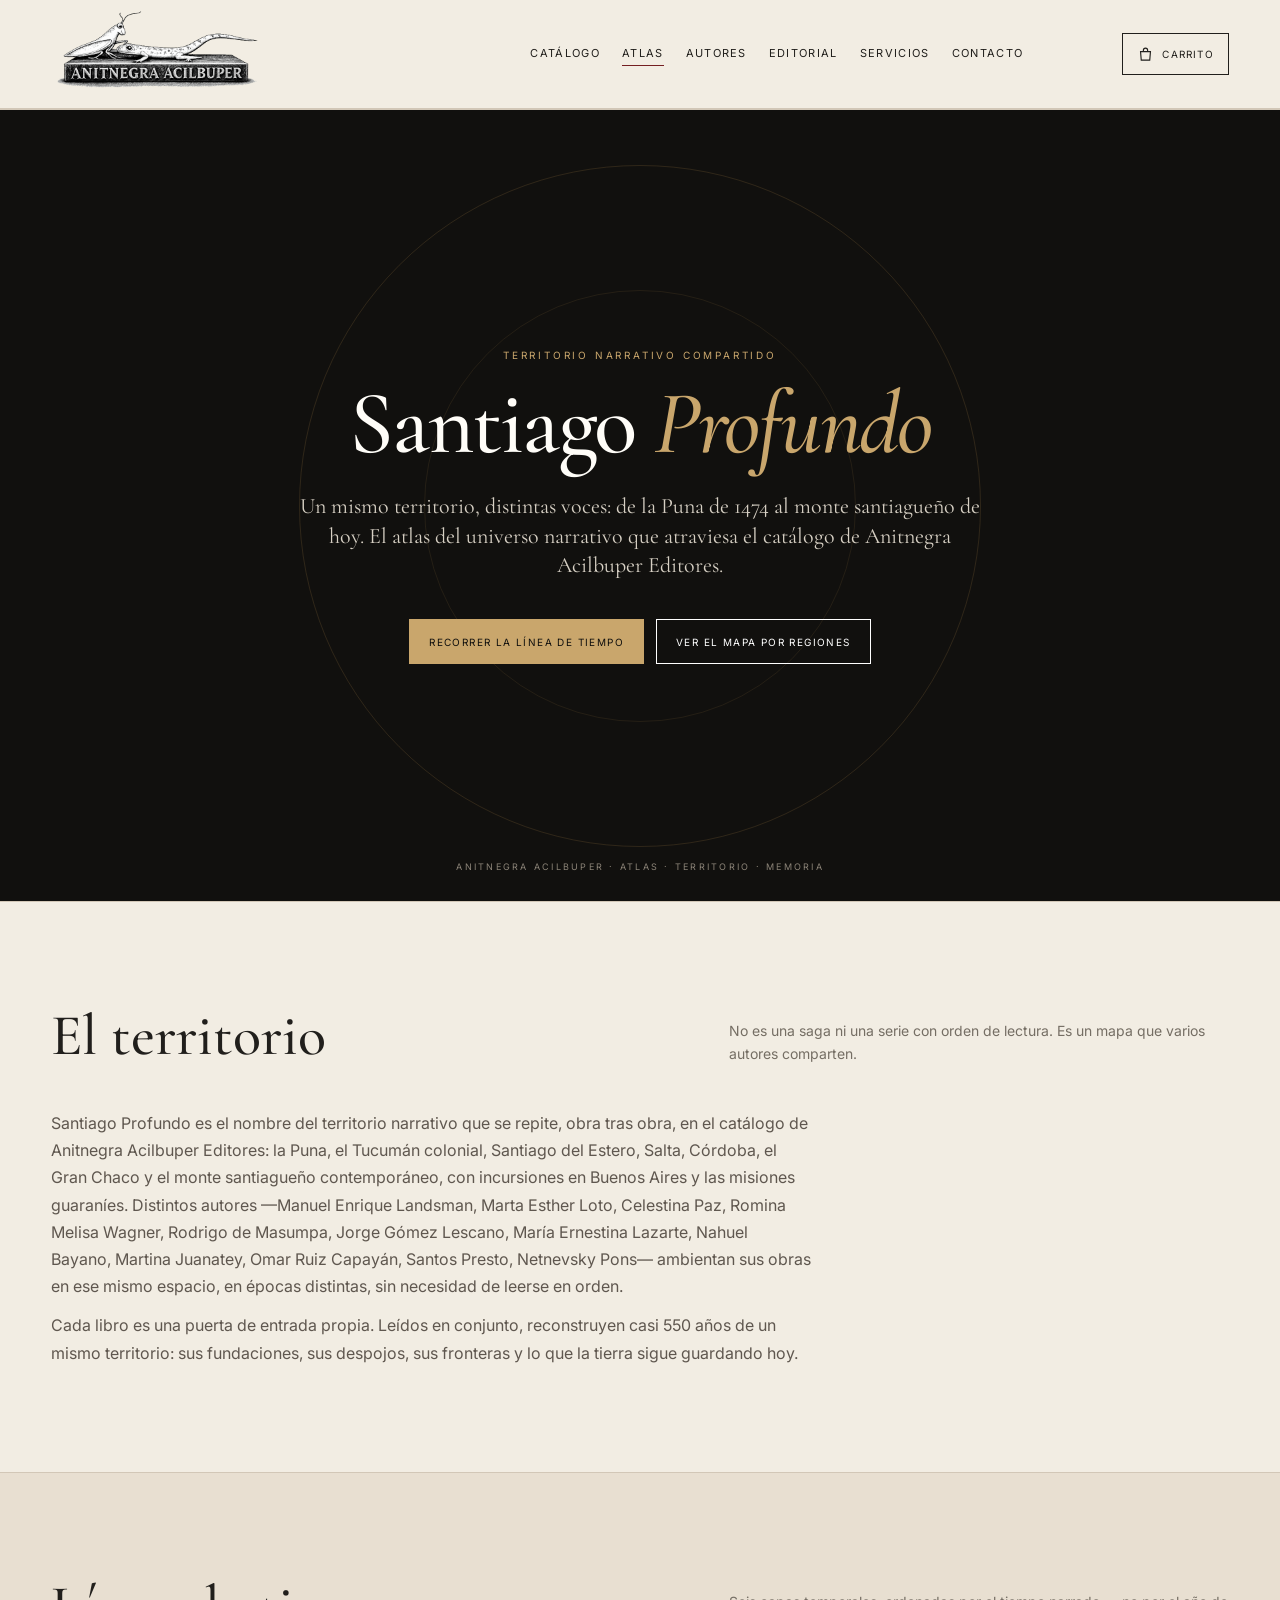
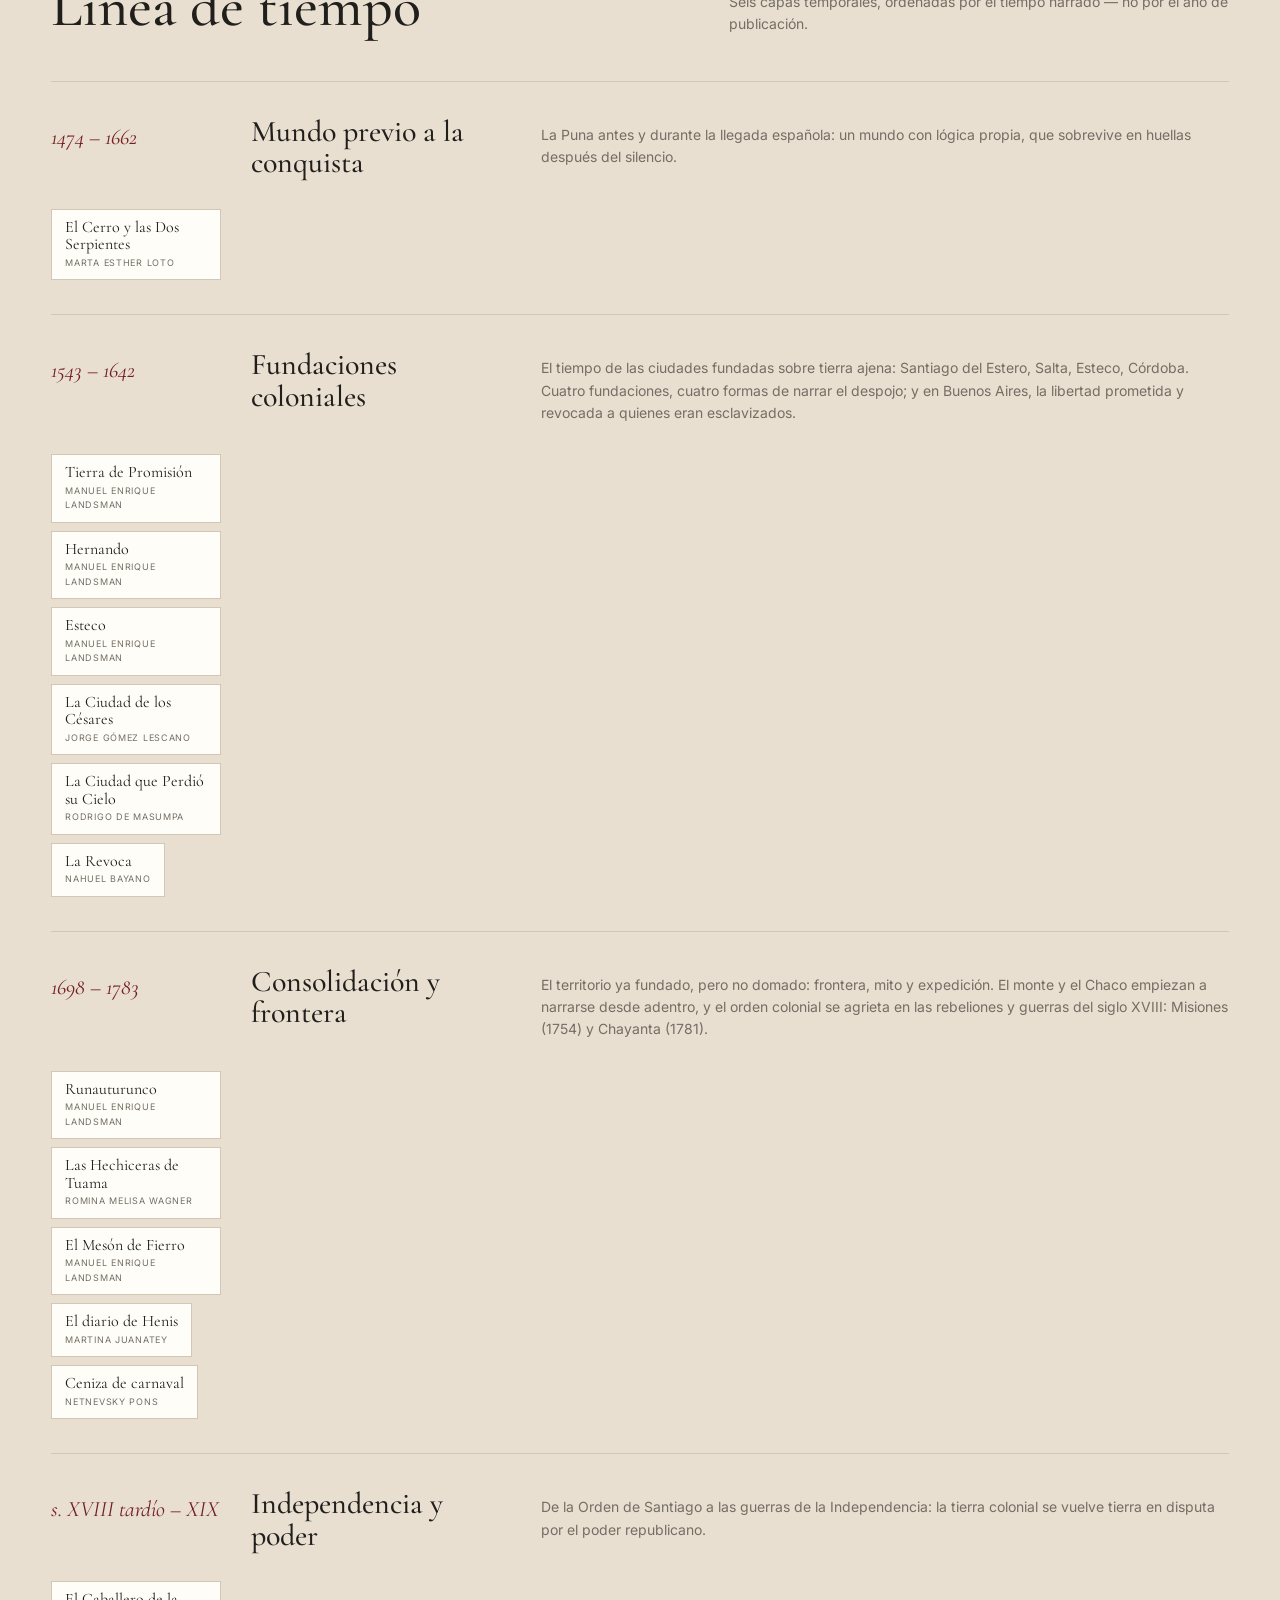
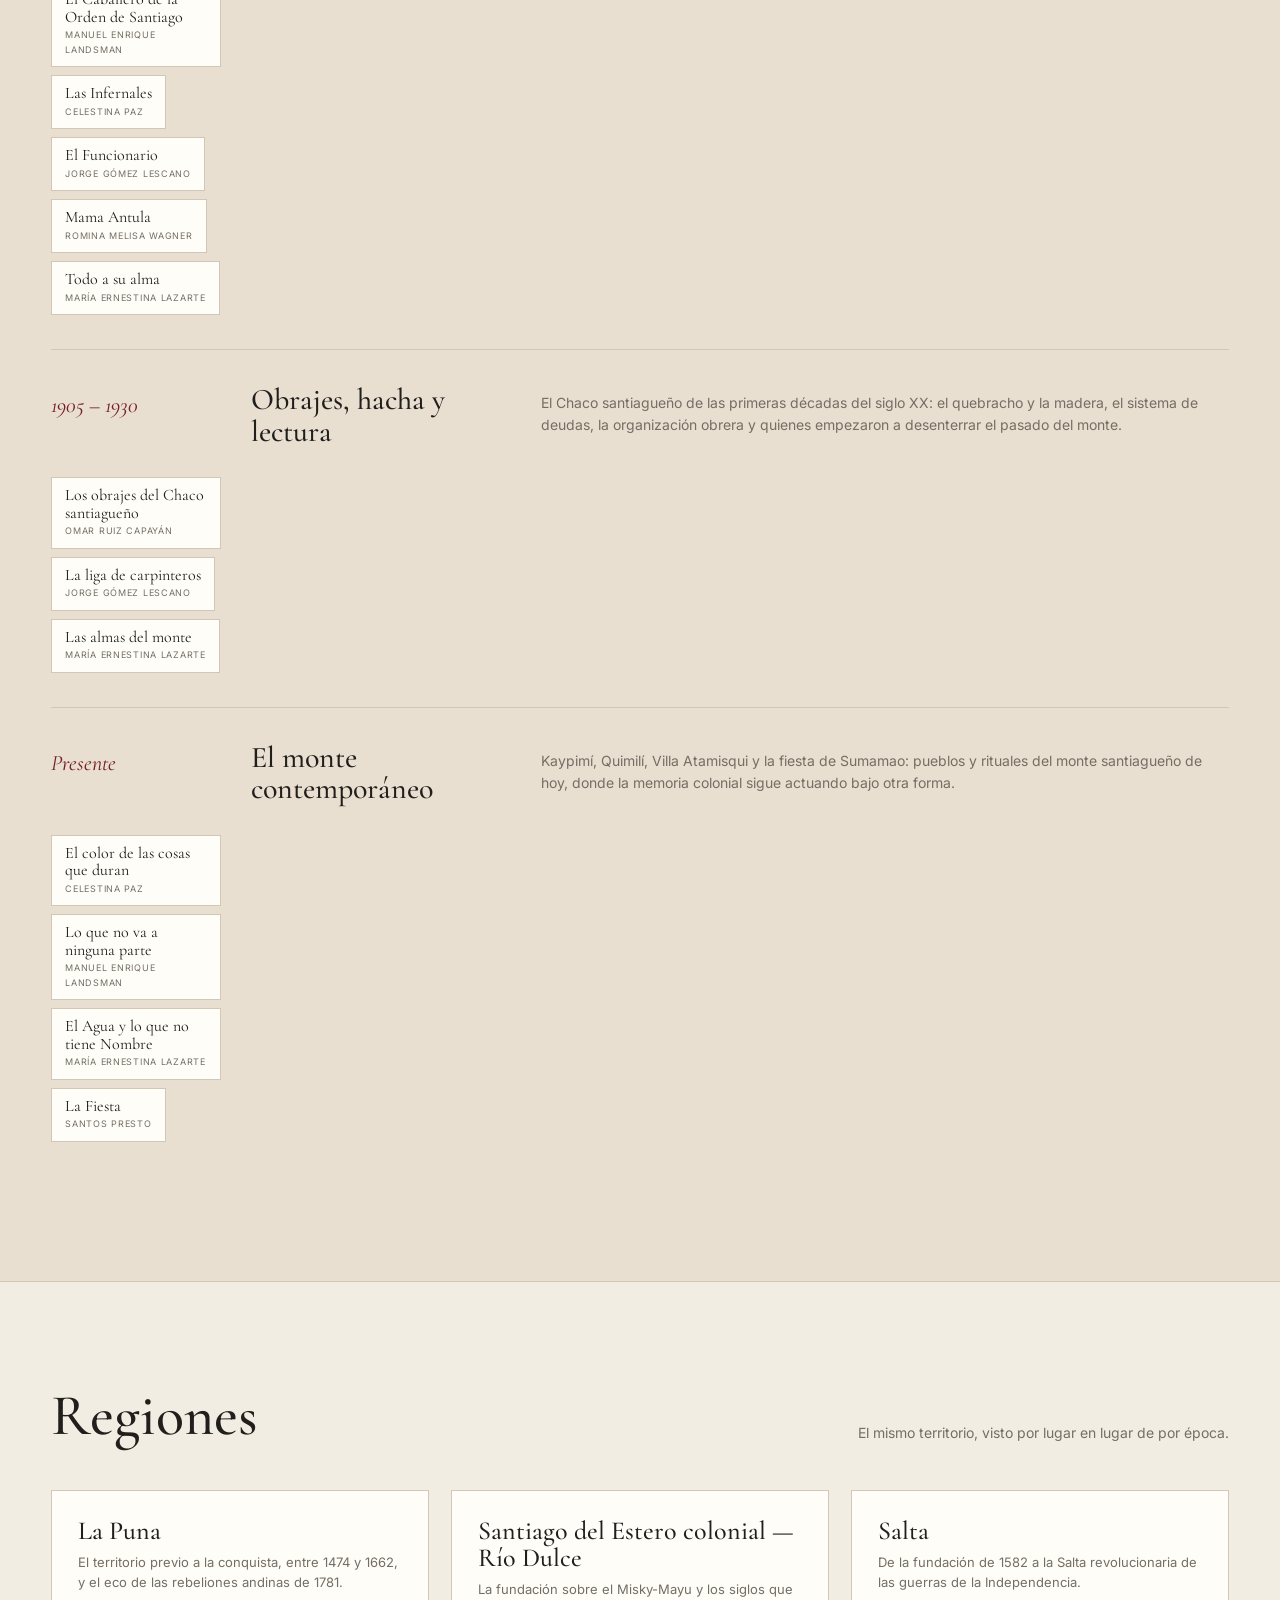
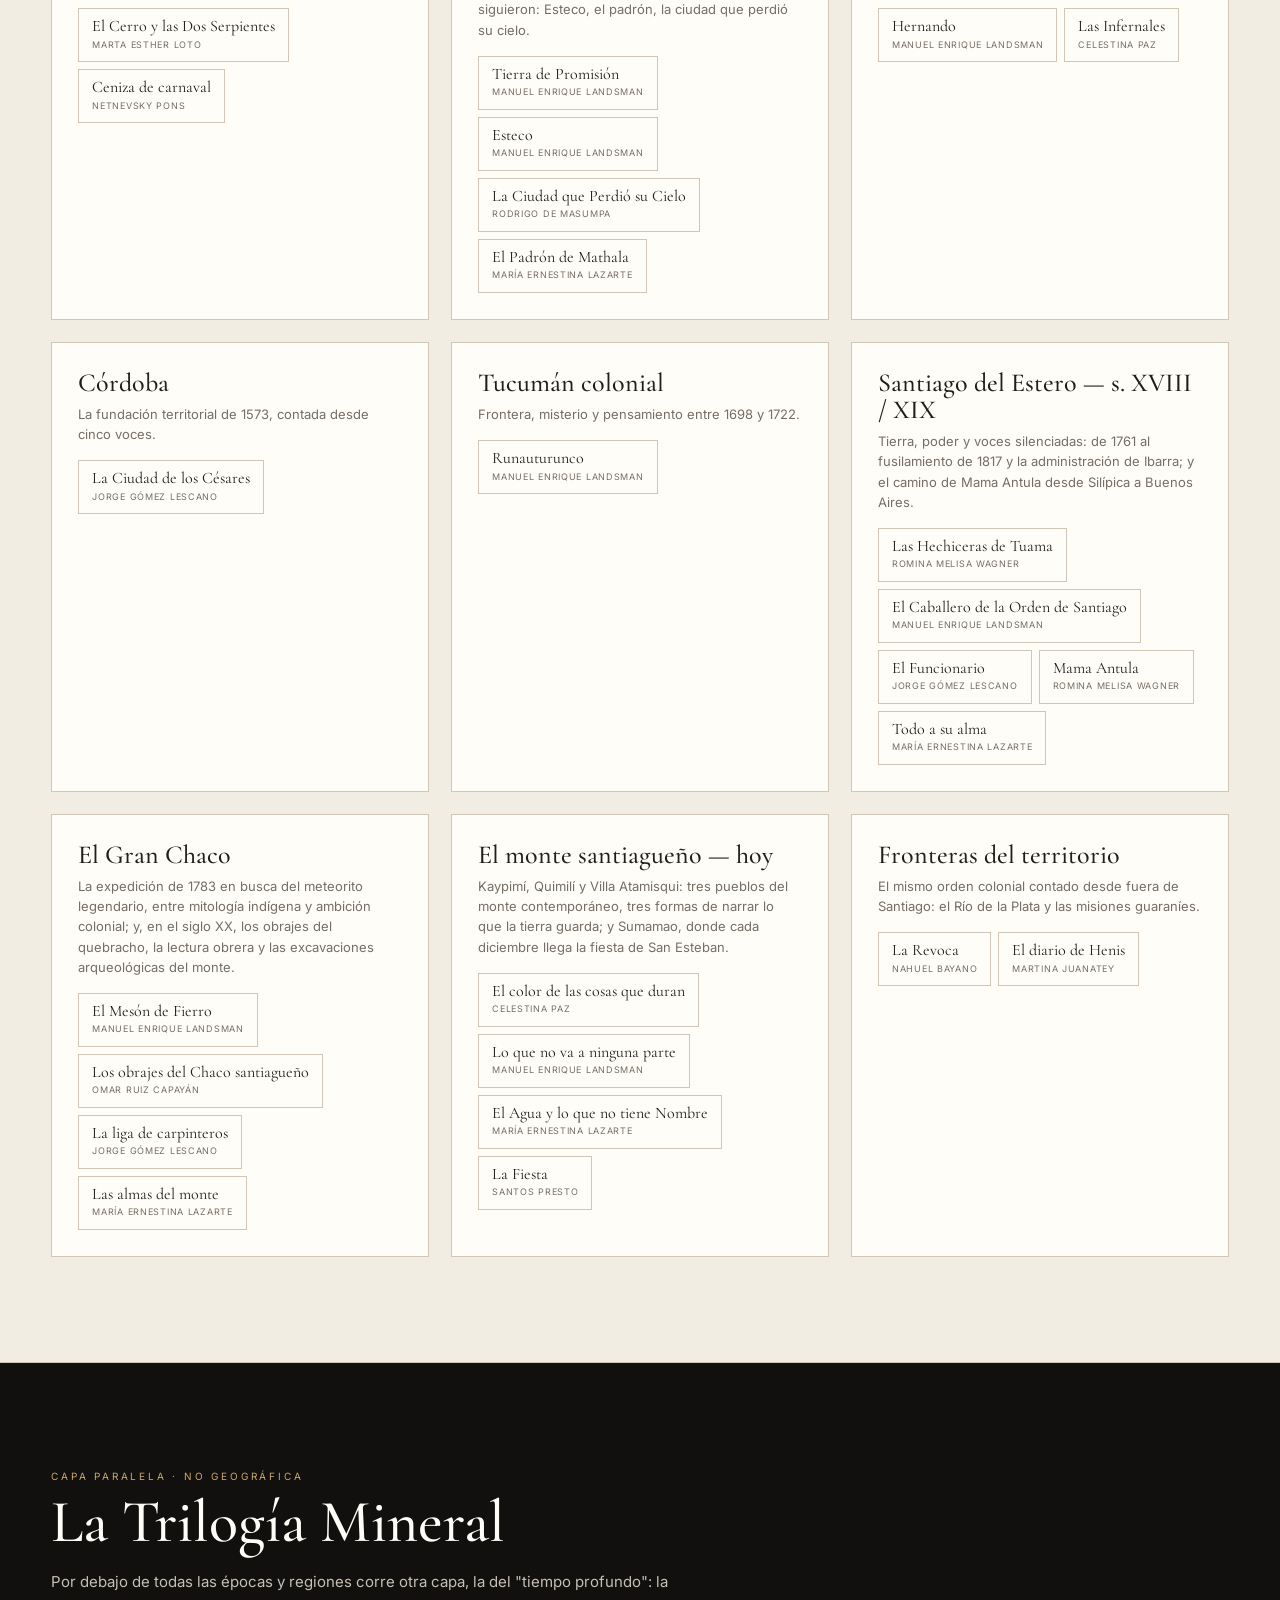
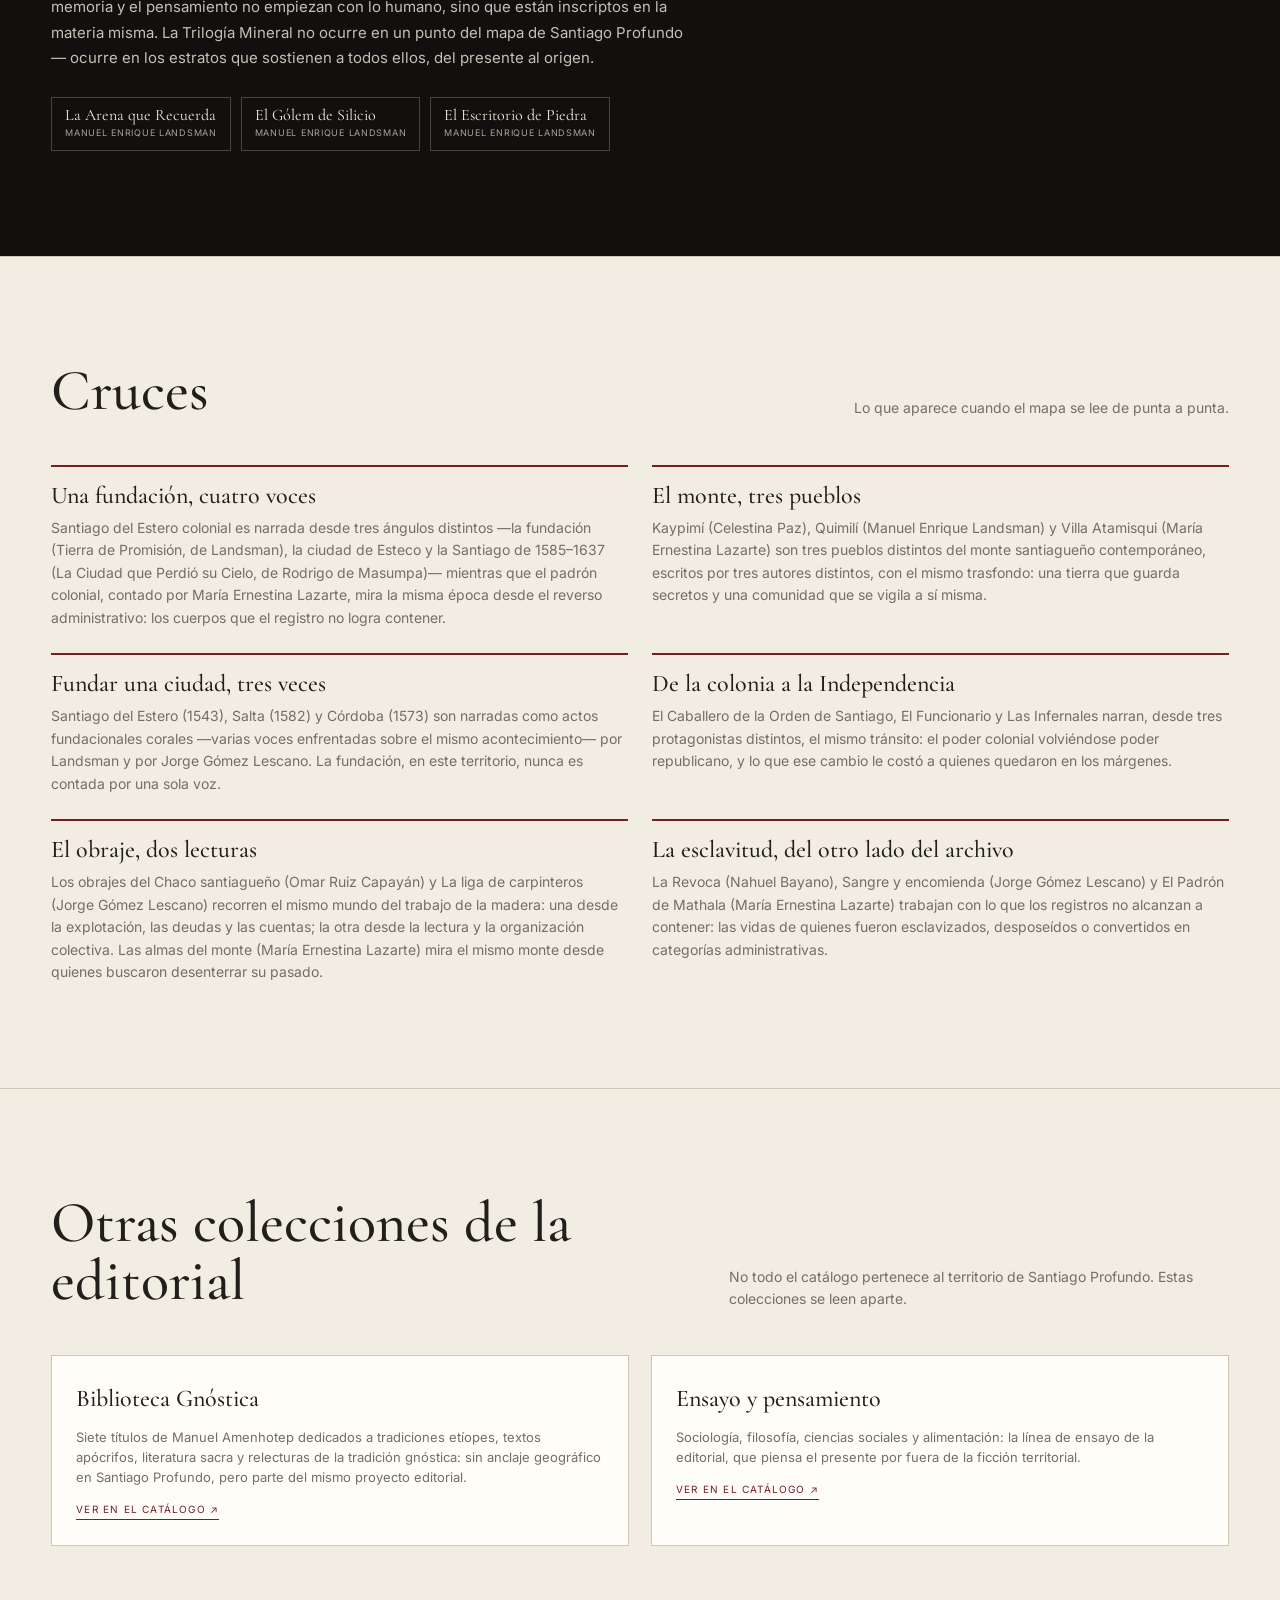
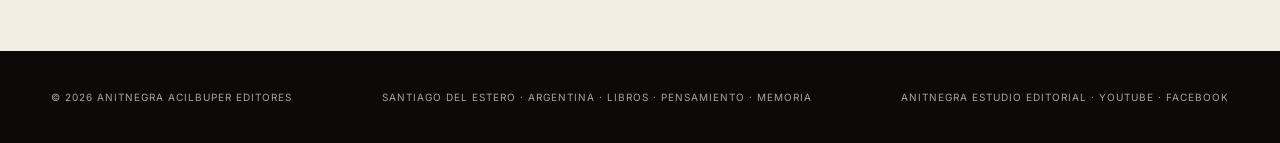
==== commit 17d4a100: "Add files via upload" ====
--- a/atlas.html
+++ b/atlas.html
@@ -393,7 +393,7 @@
       <p>No es una saga ni una serie con orden de lectura. Es un mapa que varios autores comparten.</p>
     </div>
     <div class="reveal">
-      <p class="intro-text">Santiago Profundo es el nombre del territorio narrativo que se repite, obra tras obra, en el catálogo de Anitnegra Acilbuper Editores: la Puna, el Tucumán colonial, Santiago del Estero, Salta, Córdoba, el Gran Chaco y el monte santiagueño contemporáneo, con incursiones en Buenos Aires y las misiones guaraníes. Distintos autores —Manuel Enrique Landsman, Marta Esther Loto, Celestina Paz, Romina Melisa Wagner, Jorge Gómez Lescano, María Ernestina Lazarte, Nahuel Bayano, Martina Juanatey, Omar Ruiz Capayán, Santos Presto, Nenevsky Pons— ambientan sus obras en ese mismo espacio, en épocas distintas, sin necesidad de leerse en orden.</p>
+      <p class="intro-text">Santiago Profundo es el nombre del territorio narrativo que se repite, obra tras obra, en el catálogo de Anitnegra Acilbuper Editores: la Puna, el Tucumán colonial, Santiago del Estero, Salta, Córdoba, el Gran Chaco y el monte santiagueño contemporáneo, con incursiones en Buenos Aires y las misiones guaraníes. Distintos autores —Manuel Enrique Landsman, Marta Esther Loto, Celestina Paz, Romina Melisa Wagner, Rodrigo de Masumpa, Jorge Gómez Lescano, María Ernestina Lazarte, Nahuel Bayano, Martina Juanatey, Omar Ruiz Capayán, Santos Presto, Netnevsky Pons— ambientan sus obras en ese mismo espacio, en épocas distintas, sin necesidad de leerse en orden.</p>
       <p class="intro-text">Cada libro es una puerta de entrada propia. Leídos en conjunto, reconstruyen casi 550 años de un mismo territorio: sus fundaciones, sus despojos, sus fronteras y lo que la tierra sigue guardando hoy.</p>
     </div>
   </div>
@@ -416,19 +416,19 @@
       <div class="era-range">1543 – 1642</div>
       <h3>Fundaciones coloniales</h3>
       <p>El tiempo de las ciudades fundadas sobre tierra ajena: Santiago del Estero, Salta, Esteco, Córdoba. Cuatro fundaciones, cuatro formas de narrar el despojo; y en Buenos Aires, la libertad prometida y revocada a quienes eran esclavizados.</p>
-      <div class="era-works"><button class="wk" onclick="openBook('tierra-promision')"><span class="wk-title">Tierra de Promisión</span><span class="wk-author">Manuel Enrique Landsman</span></button><button class="wk" onclick="openBook('hernando')"><span class="wk-title">Hernando</span><span class="wk-author">Manuel Enrique Landsman</span></button><button class="wk" onclick="openBook('esteco')"><span class="wk-title">Esteco</span><span class="wk-author">Manuel Enrique Landsman</span></button><button class="wk" onclick="openBook('ciudad-cesares')"><span class="wk-title">La Ciudad de los Césares</span><span class="wk-author">Jorge Gómez Lescano</span></button><button class="wk" onclick="openBook('ciudad-perdio-cielo')"><span class="wk-title">La Ciudad que Perdió su Cielo</span><span class="wk-author">Manuel Enrique Landsman</span></button><button class="wk" onclick="openBook('revoca')"><span class="wk-title">La Revoca</span><span class="wk-author">Nahuel Bayano</span></button></div>
+      <div class="era-works"><button class="wk" onclick="openBook('tierra-promision')"><span class="wk-title">Tierra de Promisión</span><span class="wk-author">Manuel Enrique Landsman</span></button><button class="wk" onclick="openBook('hernando')"><span class="wk-title">Hernando</span><span class="wk-author">Manuel Enrique Landsman</span></button><button class="wk" onclick="openBook('esteco')"><span class="wk-title">Esteco</span><span class="wk-author">Manuel Enrique Landsman</span></button><button class="wk" onclick="openBook('ciudad-cesares')"><span class="wk-title">La Ciudad de los Césares</span><span class="wk-author">Jorge Gómez Lescano</span></button><button class="wk" onclick="openBook('ciudad-perdio-cielo')"><span class="wk-title">La Ciudad que Perdió su Cielo</span><span class="wk-author">Rodrigo de Masumpa</span></button><button class="wk" onclick="openBook('revoca')"><span class="wk-title">La Revoca</span><span class="wk-author">Nahuel Bayano</span></button></div>
     </article>
     <article class="era reveal">
       <div class="era-range">1698 – 1783</div>
       <h3>Consolidación y frontera</h3>
       <p>El territorio ya fundado, pero no domado: frontera, mito y expedición. El monte y el Chaco empiezan a narrarse desde adentro, y el orden colonial se agrieta en las rebeliones y guerras del siglo XVIII: Misiones (1754) y Chayanta (1781).</p>
-      <div class="era-works"><button class="wk" onclick="openBook('runauturunco')"><span class="wk-title">Runauturunco</span><span class="wk-author">Manuel Enrique Landsman</span></button><button class="wk" onclick="openBook('hechiceras')"><span class="wk-title">Las Hechiceras de Tuama</span><span class="wk-author">Romina Melisa Wagner</span></button><button class="wk" onclick="openBook('meson')"><span class="wk-title">El Mesón de Fierro</span><span class="wk-author">Manuel Enrique Landsman</span></button><button class="wk" onclick="openBook('diario-henis')"><span class="wk-title">El diario de Henis</span><span class="wk-author">Martina Juanatey</span></button><button class="wk" onclick="openBook('ceniza-carnaval')"><span class="wk-title">Ceniza de carnaval</span><span class="wk-author">Nenevsky Pons</span></button></div>
+      <div class="era-works"><button class="wk" onclick="openBook('runauturunco')"><span class="wk-title">Runauturunco</span><span class="wk-author">Manuel Enrique Landsman</span></button><button class="wk" onclick="openBook('hechiceras')"><span class="wk-title">Las Hechiceras de Tuama</span><span class="wk-author">Romina Melisa Wagner</span></button><button class="wk" onclick="openBook('meson')"><span class="wk-title">El Mesón de Fierro</span><span class="wk-author">Manuel Enrique Landsman</span></button><button class="wk" onclick="openBook('diario-henis')"><span class="wk-title">El diario de Henis</span><span class="wk-author">Martina Juanatey</span></button><button class="wk" onclick="openBook('ceniza-carnaval')"><span class="wk-title">Ceniza de carnaval</span><span class="wk-author">Netnevsky Pons</span></button></div>
     </article>
     <article class="era reveal">
       <div class="era-range">s. XVIII tardío – XIX</div>
       <h3>Independencia y poder</h3>
       <p>De la Orden de Santiago a las guerras de la Independencia: la tierra colonial se vuelve tierra en disputa por el poder republicano.</p>
-      <div class="era-works"><button class="wk" onclick="openBook('caballero')"><span class="wk-title">El Caballero de la Orden de Santiago</span><span class="wk-author">Manuel Enrique Landsman</span></button><button class="wk" onclick="openBook('infernales')"><span class="wk-title">Las Infernales</span><span class="wk-author">Celestina Paz</span></button><button class="wk" onclick="openBook('funcionario')"><span class="wk-title">El Funcionario</span><span class="wk-author">Jorge Gómez Lescano</span></button><button class="wk" onclick="openBook('mama-antula')"><span class="wk-title">Mama Antula</span><span class="wk-author">Romina Melisa Wagner</span></button></div>
+      <div class="era-works"><button class="wk" onclick="openBook('caballero')"><span class="wk-title">El Caballero de la Orden de Santiago</span><span class="wk-author">Manuel Enrique Landsman</span></button><button class="wk" onclick="openBook('infernales')"><span class="wk-title">Las Infernales</span><span class="wk-author">Celestina Paz</span></button><button class="wk" onclick="openBook('funcionario')"><span class="wk-title">El Funcionario</span><span class="wk-author">Jorge Gómez Lescano</span></button><button class="wk" onclick="openBook('mama-antula')"><span class="wk-title">Mama Antula</span><span class="wk-author">Romina Melisa Wagner</span></button><button class="wk" onclick="openBook('todo-a-su-alma')"><span class="wk-title">Todo a su alma</span><span class="wk-author">María Ernestina Lazarte</span></button></div>
     </article>
     <article class="era reveal">
       <div class="era-range">1905 – 1930</div>
@@ -456,12 +456,12 @@
       <article class="region reveal">
         <h3>La Puna</h3>
         <p>El territorio previo a la conquista, entre 1474 y 1662, y el eco de las rebeliones andinas de 1781.</p>
-        <div class="region-works"><button class="wk" onclick="openBook('cerro')"><span class="wk-title">El Cerro y las Dos Serpientes</span><span class="wk-author">Marta Esther Loto</span></button><button class="wk" onclick="openBook('ceniza-carnaval')"><span class="wk-title">Ceniza de carnaval</span><span class="wk-author">Nenevsky Pons</span></button></div>
+        <div class="region-works"><button class="wk" onclick="openBook('cerro')"><span class="wk-title">El Cerro y las Dos Serpientes</span><span class="wk-author">Marta Esther Loto</span></button><button class="wk" onclick="openBook('ceniza-carnaval')"><span class="wk-title">Ceniza de carnaval</span><span class="wk-author">Netnevsky Pons</span></button></div>
       </article>
       <article class="region reveal">
         <h3>Santiago del Estero colonial — Río Dulce</h3>
         <p>La fundación sobre el Misky-Mayu y los siglos que siguieron: Esteco, el padrón, la ciudad que perdió su cielo.</p>
-        <div class="region-works"><button class="wk" onclick="openBook('tierra-promision')"><span class="wk-title">Tierra de Promisión</span><span class="wk-author">Manuel Enrique Landsman</span></button><button class="wk" onclick="openBook('esteco')"><span class="wk-title">Esteco</span><span class="wk-author">Manuel Enrique Landsman</span></button><button class="wk" onclick="openBook('ciudad-perdio-cielo')"><span class="wk-title">La Ciudad que Perdió su Cielo</span><span class="wk-author">Manuel Enrique Landsman</span></button><button class="wk" onclick="openBook('padron-mathala')"><span class="wk-title">El Padrón de Mathala</span><span class="wk-author">María Ernestina Lazarte</span></button></div>
+        <div class="region-works"><button class="wk" onclick="openBook('tierra-promision')"><span class="wk-title">Tierra de Promisión</span><span class="wk-author">Manuel Enrique Landsman</span></button><button class="wk" onclick="openBook('esteco')"><span class="wk-title">Esteco</span><span class="wk-author">Manuel Enrique Landsman</span></button><button class="wk" onclick="openBook('ciudad-perdio-cielo')"><span class="wk-title">La Ciudad que Perdió su Cielo</span><span class="wk-author">Rodrigo de Masumpa</span></button><button class="wk" onclick="openBook('padron-mathala')"><span class="wk-title">El Padrón de Mathala</span><span class="wk-author">María Ernestina Lazarte</span></button></div>
       </article>
       <article class="region reveal">
         <h3>Salta</h3>
@@ -481,7 +481,7 @@
       <article class="region reveal">
         <h3>Santiago del Estero — s. XVIII / XIX</h3>
         <p>Tierra, poder y voces silenciadas: de 1761 al fusilamiento de 1817 y la administración de Ibarra; y el camino de Mama Antula desde Silípica a Buenos Aires.</p>
-        <div class="region-works"><button class="wk" onclick="openBook('hechiceras')"><span class="wk-title">Las Hechiceras de Tuama</span><span class="wk-author">Romina Melisa Wagner</span></button><button class="wk" onclick="openBook('caballero')"><span class="wk-title">El Caballero de la Orden de Santiago</span><span class="wk-author">Manuel Enrique Landsman</span></button><button class="wk" onclick="openBook('funcionario')"><span class="wk-title">El Funcionario</span><span class="wk-author">Jorge Gómez Lescano</span></button><button class="wk" onclick="openBook('mama-antula')"><span class="wk-title">Mama Antula</span><span class="wk-author">Romina Melisa Wagner</span></button></div>
+        <div class="region-works"><button class="wk" onclick="openBook('hechiceras')"><span class="wk-title">Las Hechiceras de Tuama</span><span class="wk-author">Romina Melisa Wagner</span></button><button class="wk" onclick="openBook('caballero')"><span class="wk-title">El Caballero de la Orden de Santiago</span><span class="wk-author">Manuel Enrique Landsman</span></button><button class="wk" onclick="openBook('funcionario')"><span class="wk-title">El Funcionario</span><span class="wk-author">Jorge Gómez Lescano</span></button><button class="wk" onclick="openBook('mama-antula')"><span class="wk-title">Mama Antula</span><span class="wk-author">Romina Melisa Wagner</span></button><button class="wk" onclick="openBook('todo-a-su-alma')"><span class="wk-title">Todo a su alma</span><span class="wk-author">María Ernestina Lazarte</span></button></div>
       </article>
       <article class="region reveal">
         <h3>El Gran Chaco</h3>
@@ -522,7 +522,7 @@
     <div class="crossrefs">
       <div class="crossref reveal">
         <h3>Una fundación, cuatro voces</h3>
-        <p>Santiago del Estero colonial es narrada por Landsman desde tres ángulos distintos —la fundación (Tierra de Promisión), la ciudad de Esteco y la Santiago de 1585–1637 (La Ciudad que Perdió su Cielo)— mientras que el padrón colonial, contado por María Ernestina Lazarte, mira la misma época desde el reverso administrativo: los cuerpos que el registro no logra contener.</p>
+        <p>Santiago del Estero colonial es narrada desde tres ángulos distintos —la fundación (Tierra de Promisión, de Landsman), la ciudad de Esteco y la Santiago de 1585–1637 (La Ciudad que Perdió su Cielo, de Rodrigo de Masumpa)— mientras que el padrón colonial, contado por María Ernestina Lazarte, mira la misma época desde el reverso administrativo: los cuerpos que el registro no logra contener.</p>
       </div>
       <div class="crossref reveal">
         <h3>El monte, tres pueblos</h3>
@@ -557,7 +557,7 @@
     <div class="other-collections">
       <article class="oc reveal">
         <h3>Biblioteca Gnóstica</h3>
-        <p>Ocho títulos de Manuel Amenhotep dedicados a tradiciones etíopes, textos apócrifos, literatura sacra y relecturas de la tradición gnóstica: sin anclaje geográfico en Santiago Profundo, pero parte del mismo proyecto editorial.</p>
+        <p>Siete títulos de Manuel Amenhotep dedicados a tradiciones etíopes, textos apócrifos, literatura sacra y relecturas de la tradición gnóstica: sin anclaje geográfico en Santiago Profundo, pero parte del mismo proyecto editorial.</p>
         <a href="index.html#catalogo">Ver en el catálogo ↗</a>
       </article>
       <article class="oc reveal">
--- a/css/shop.css
+++ b/css/shop.css
@@ -44,6 +44,7 @@
 .tc-author{font-size:8px;letter-spacing:.18em;text-transform:uppercase;opacity:.8;position:relative;min-height:10px}
 .cover{background:#24211e}
 .cover>.tcover{position:absolute}
+.cover img{object-fit:contain!important;background:#24211e}
 .badge-new{position:absolute;top:10px;left:10px;z-index:2;background:var(--red);color:#fff;font-size:8px;letter-spacing:.16em;text-transform:uppercase;padding:4px 8px}
 
 /* ---------- Colecciones ---------- */
@@ -115,8 +116,7 @@
 .bm{position:fixed;inset:0;z-index:100;background:rgba(10,9,8,.78);display:none;align-items:center;justify-content:center;padding:25px}
 .bm.open{display:flex}
 .bm-box{width:min(1020px,100%);max-height:92vh;overflow:auto;background:var(--paper);display:grid;grid-template-columns:300px 1fr;position:relative}
-.bm-cover{position:relative;min-height:470px;background:#24211e}
-.bm-cover img{position:absolute;inset:0;width:100%;height:100%;object-fit:cover}
+.bm-cover{position:relative;align-self:stretch;background:#1a1815;overflow:hidden}
 .bm-body{padding:42px 44px}
 .bm-close{position:absolute;right:10px;top:10px;width:40px;height:40px;border:0;background:var(--black);color:#fff;font-size:22px;z-index:3}
 .bm-body h2{font-size:48px;line-height:.94;font-weight:500;margin-top:6px}
@@ -145,10 +145,10 @@
 .bm-links{display:flex;gap:10px;flex-wrap:wrap;margin-top:22px}
 .bm-links a{border:1px solid var(--black);padding:12px 16px;font-size:10px;text-transform:uppercase;letter-spacing:.1em}
 .bm-links a:hover{background:var(--black);color:#fff}
-@media(max-width:800px){.bm-box{grid-template-columns:1fr}.bm-cover{height:340px;min-height:0}}
+@media(max-width:800px){.bm-box{grid-template-columns:1fr}.bm-cover{height:min(56svh,420px)}}
 @media(max-width:540px){
   .bm{padding:10px}.bm-box{max-height:calc(100svh - 20px)}
-  .bm-cover{height:min(48svh,330px)}.bm-body{padding:24px 20px}.bm-body h2{font-size:37px}
+  .bm-cover{height:min(50svh,360px)}.bm-body{padding:24px 20px}.bm-body h2{font-size:37px}
   .fmt-row{align-items:flex-start}.fmt-buy{width:100%;justify-content:space-between}
   .bm-links a{display:block;width:100%;text-align:center}
 }
@@ -206,3 +206,38 @@
 /* Toast arriba para no tapar botones inferiores (carrito, modal) */
 .toast{bottom:auto!important;top:120px;right:20px;max-width:min(420px,calc(100vw - 40px));z-index:130}
 @media(max-width:540px){.toast{top:84px;left:12px;right:12px}}
+
+
+/* ---------- Portadas completas (sin recortar el ancho) ---------- */
+.cover img,.feature-cover img,.news-card img{object-fit:contain;background:#1a1815}
+.cd-thumb img{object-fit:contain}
+.bm-cover{display:flex;align-items:center;justify-content:center}
+.bm-cover img{position:static;width:100%;height:auto;max-height:90vh;object-fit:contain}
+@media(max-width:800px){.bm-cover img{width:auto;height:100%;max-width:100%}}
+
+/* ---------- Dirección (foto 1:1) ---------- */
+.director{display:flex;align-items:center;gap:22px;margin-top:46px;padding-top:30px;border-top:1px solid #48433c}
+.director-photo{position:relative;flex:none;width:132px;aspect-ratio:1/1;background:#1c1a17;border:1px solid #b88c4b;overflow:hidden;display:flex;align-items:center;justify-content:center}
+.director-photo span{font-family:"Cormorant Garamond",Georgia,serif;font-size:44px;color:#9a8c75;letter-spacing:.04em}
+.director-photo img{position:absolute;inset:0;width:100%;height:100%;object-fit:cover;display:block}
+.director .role{font-size:10px;letter-spacing:.28em;text-transform:uppercase;color:#c9a66c}
+.director h3{font-size:34px;font-weight:500;line-height:1.05;margin-top:6px;color:var(--white)}
+@media(max-width:540px){.director{gap:16px}.director-photo{width:96px}.director h3{font-size:27px}}
+
+/* ---------- Biografía completa (autores) ---------- */
+.bio-full{margin-top:14px;font-size:14px}
+.bio-full summary{cursor:pointer;list-style:none;font-size:10px;text-transform:uppercase;letter-spacing:.12em;color:var(--red);border-bottom:1px solid var(--red);display:inline-block;padding-bottom:2px}
+.bio-full summary::-webkit-details-marker{display:none}
+.bio-full[open] summary{color:var(--ink);border-color:var(--ink)}
+.bio-full p{margin-top:12px;color:var(--muted);line-height:1.65}
+
+/* ---------- Novedades dinámicas ---------- */
+.feature-cover{position:relative;background:#24211e}
+.news-card .nc{position:relative;width:110px;aspect-ratio:2/3;background:#24211e;box-shadow:8px 10px 22px rgba(0,0,0,.12);overflow:hidden}
+.news-card .nc img{width:100%;height:100%}
+.news-card .nc .tcover{padding:10px}.news-card .nc .tcover:before{inset:5px}.news-card .nc .tc-meta,.news-card .nc .tc-author{display:none}.news-card .nc .tc-title{font-size:15px}
+.news-card:focus-visible{outline:2px solid var(--red);outline-offset:3px}
+@media(max-width:650px){.news-card .nc{width:90px}}
+@media(max-width:540px){.news-card .nc{width:78px}.news-card .nc .tc-title{font-size:12px}}
+@media(max-width:360px){.news-card .nc{width:68px}}
+.news-card .nc .tc-title,.cd-thumb .tc-title{margin:auto 0}
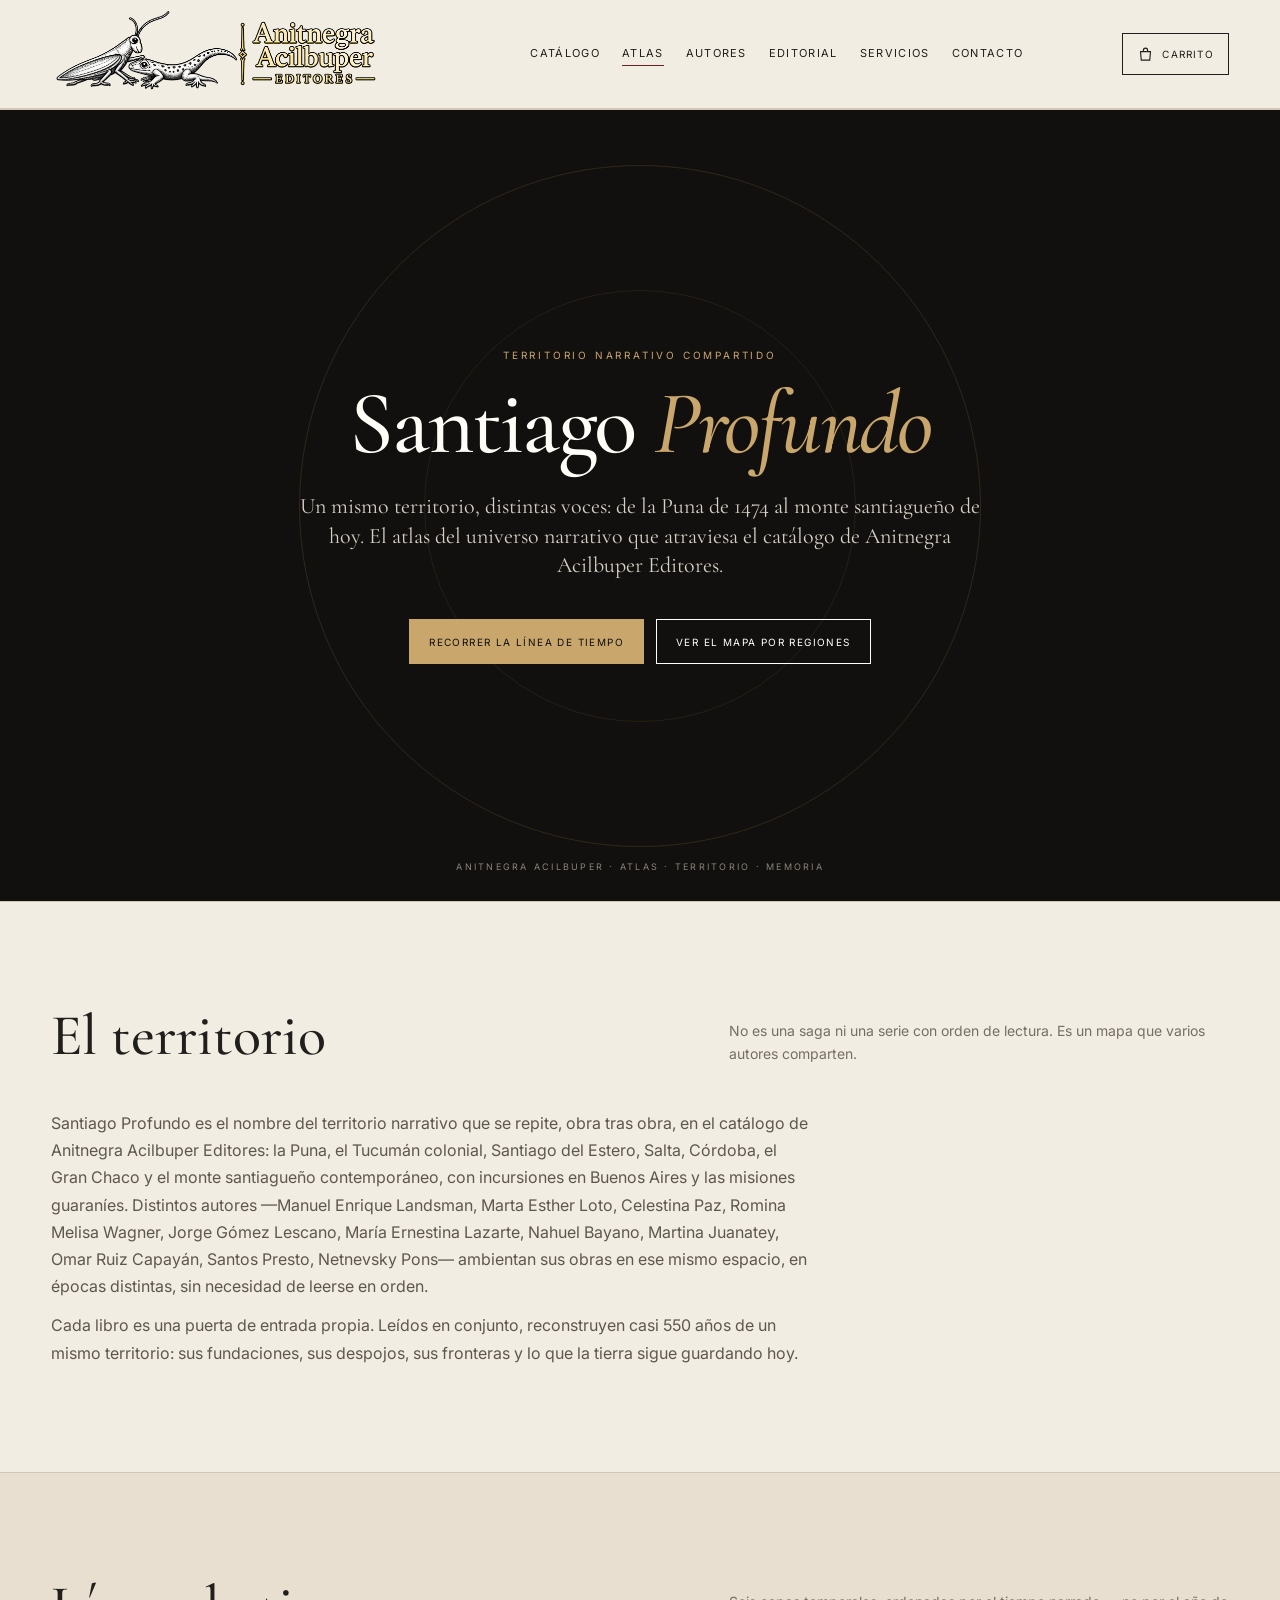
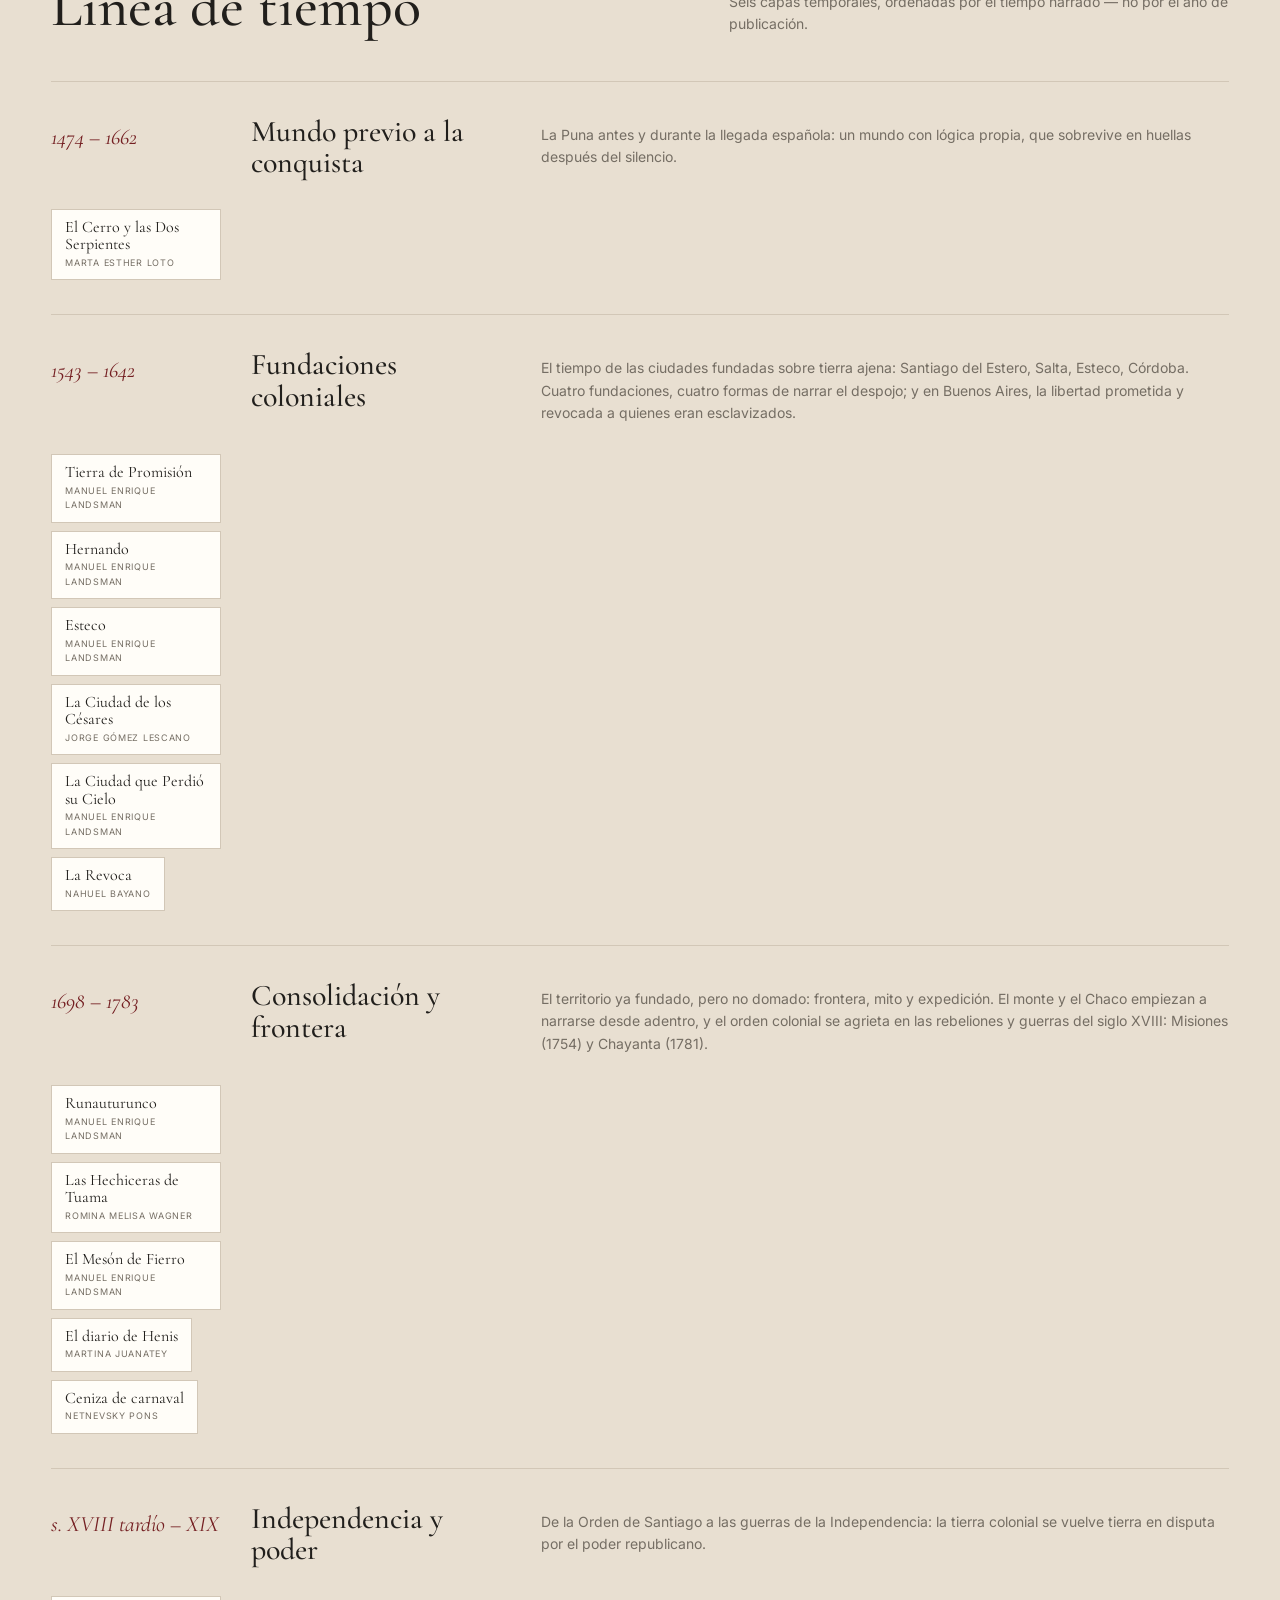
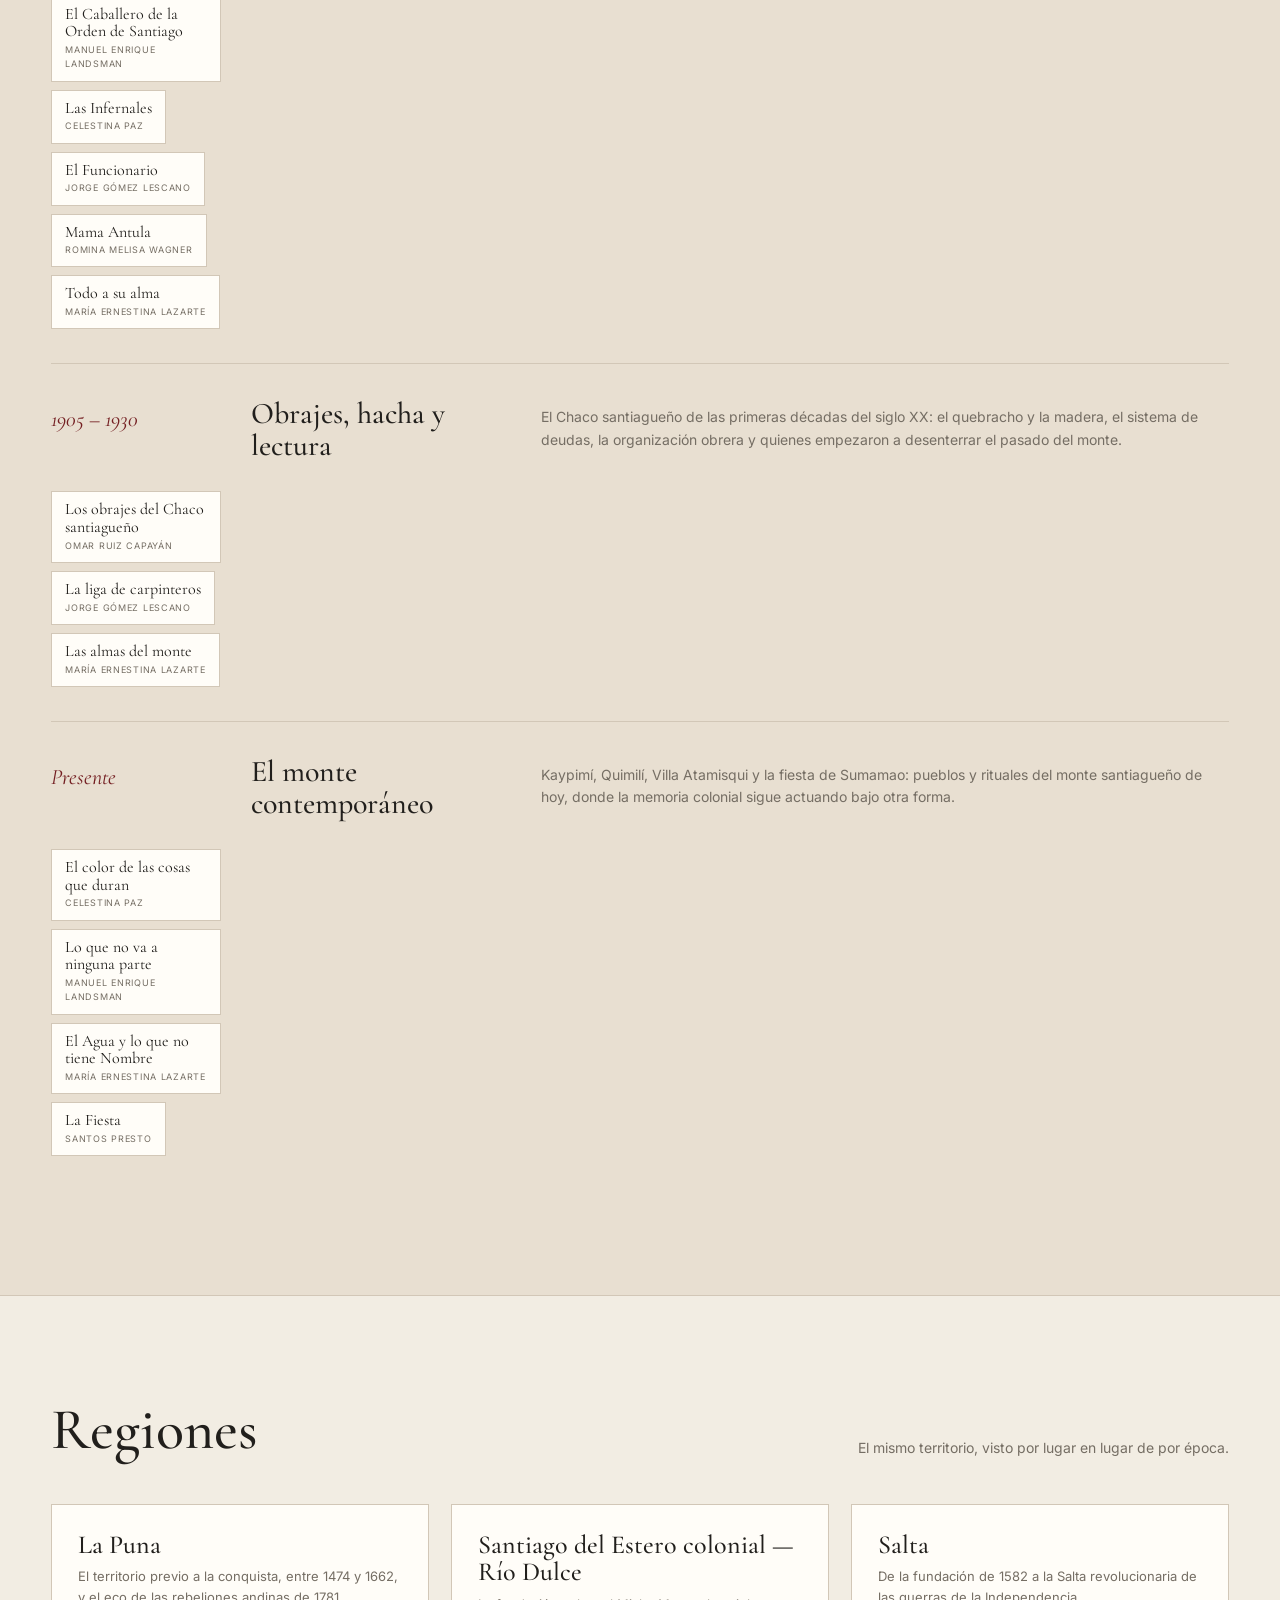
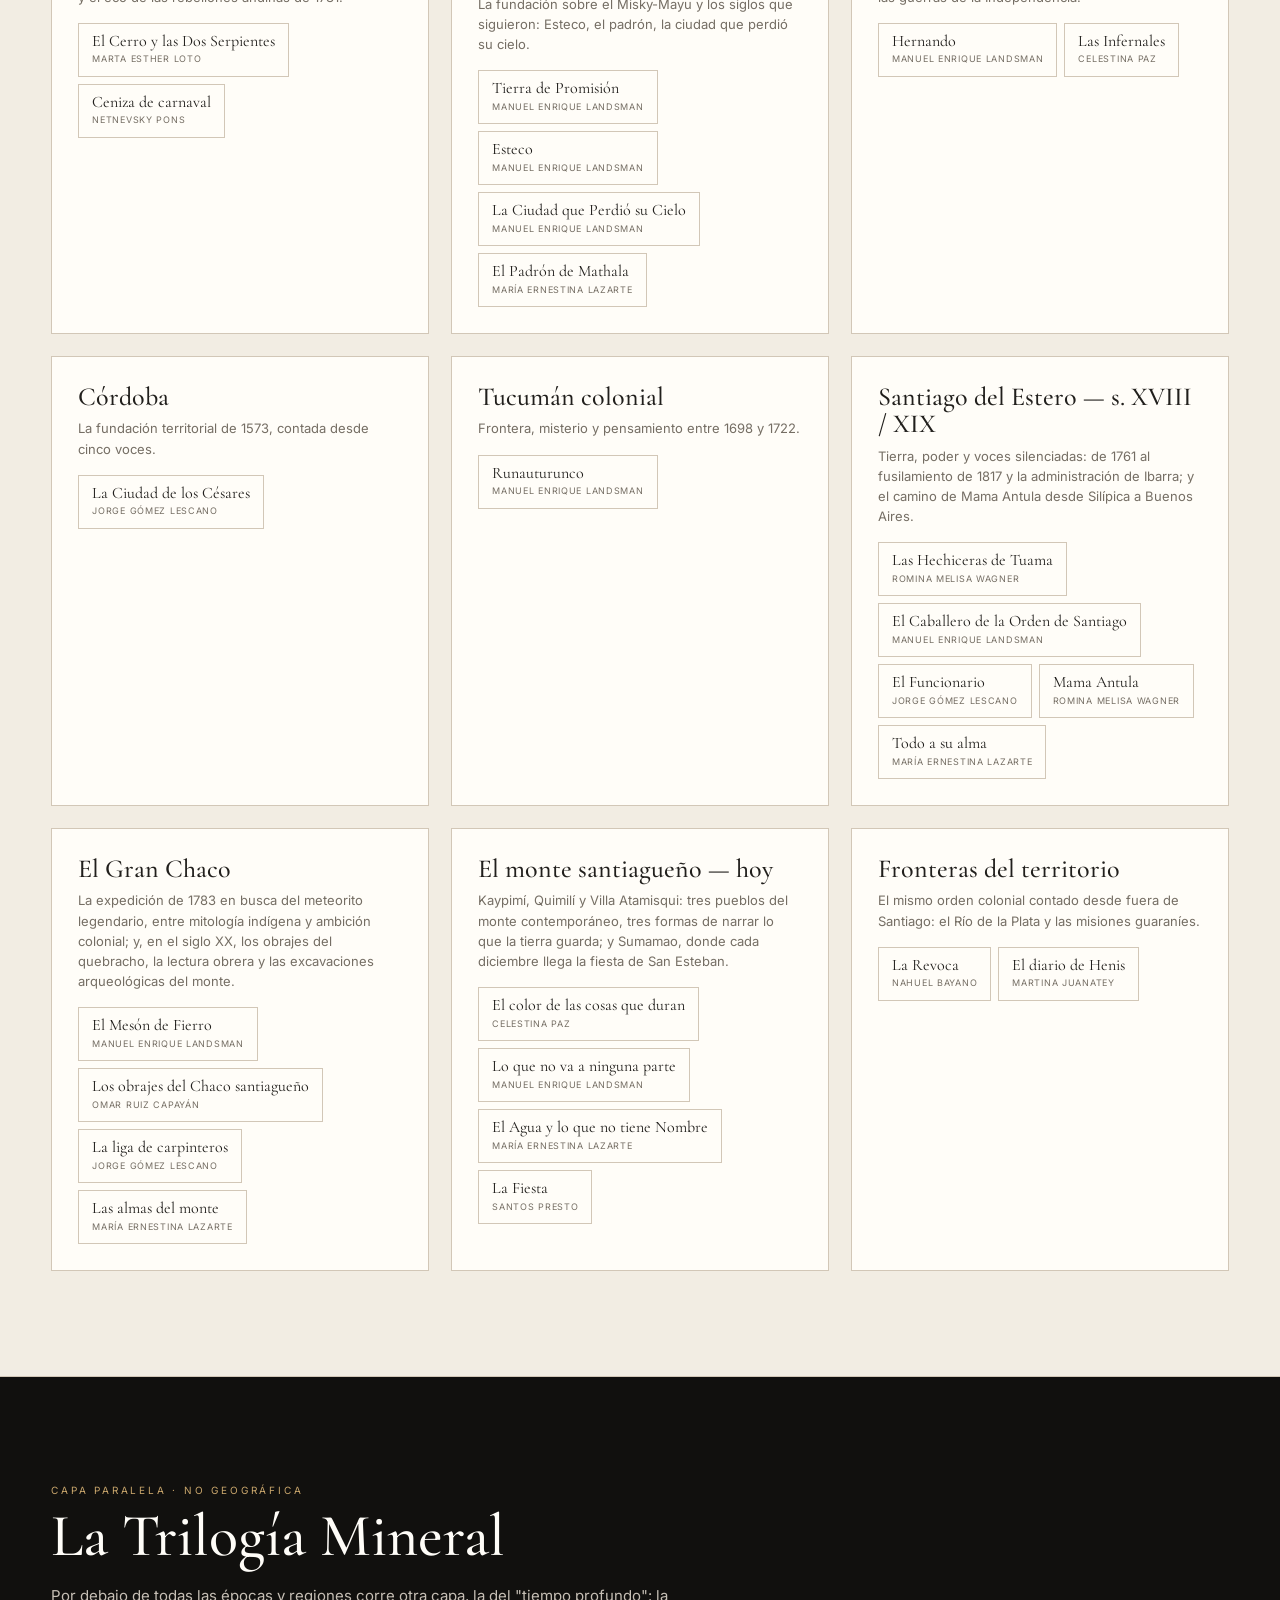
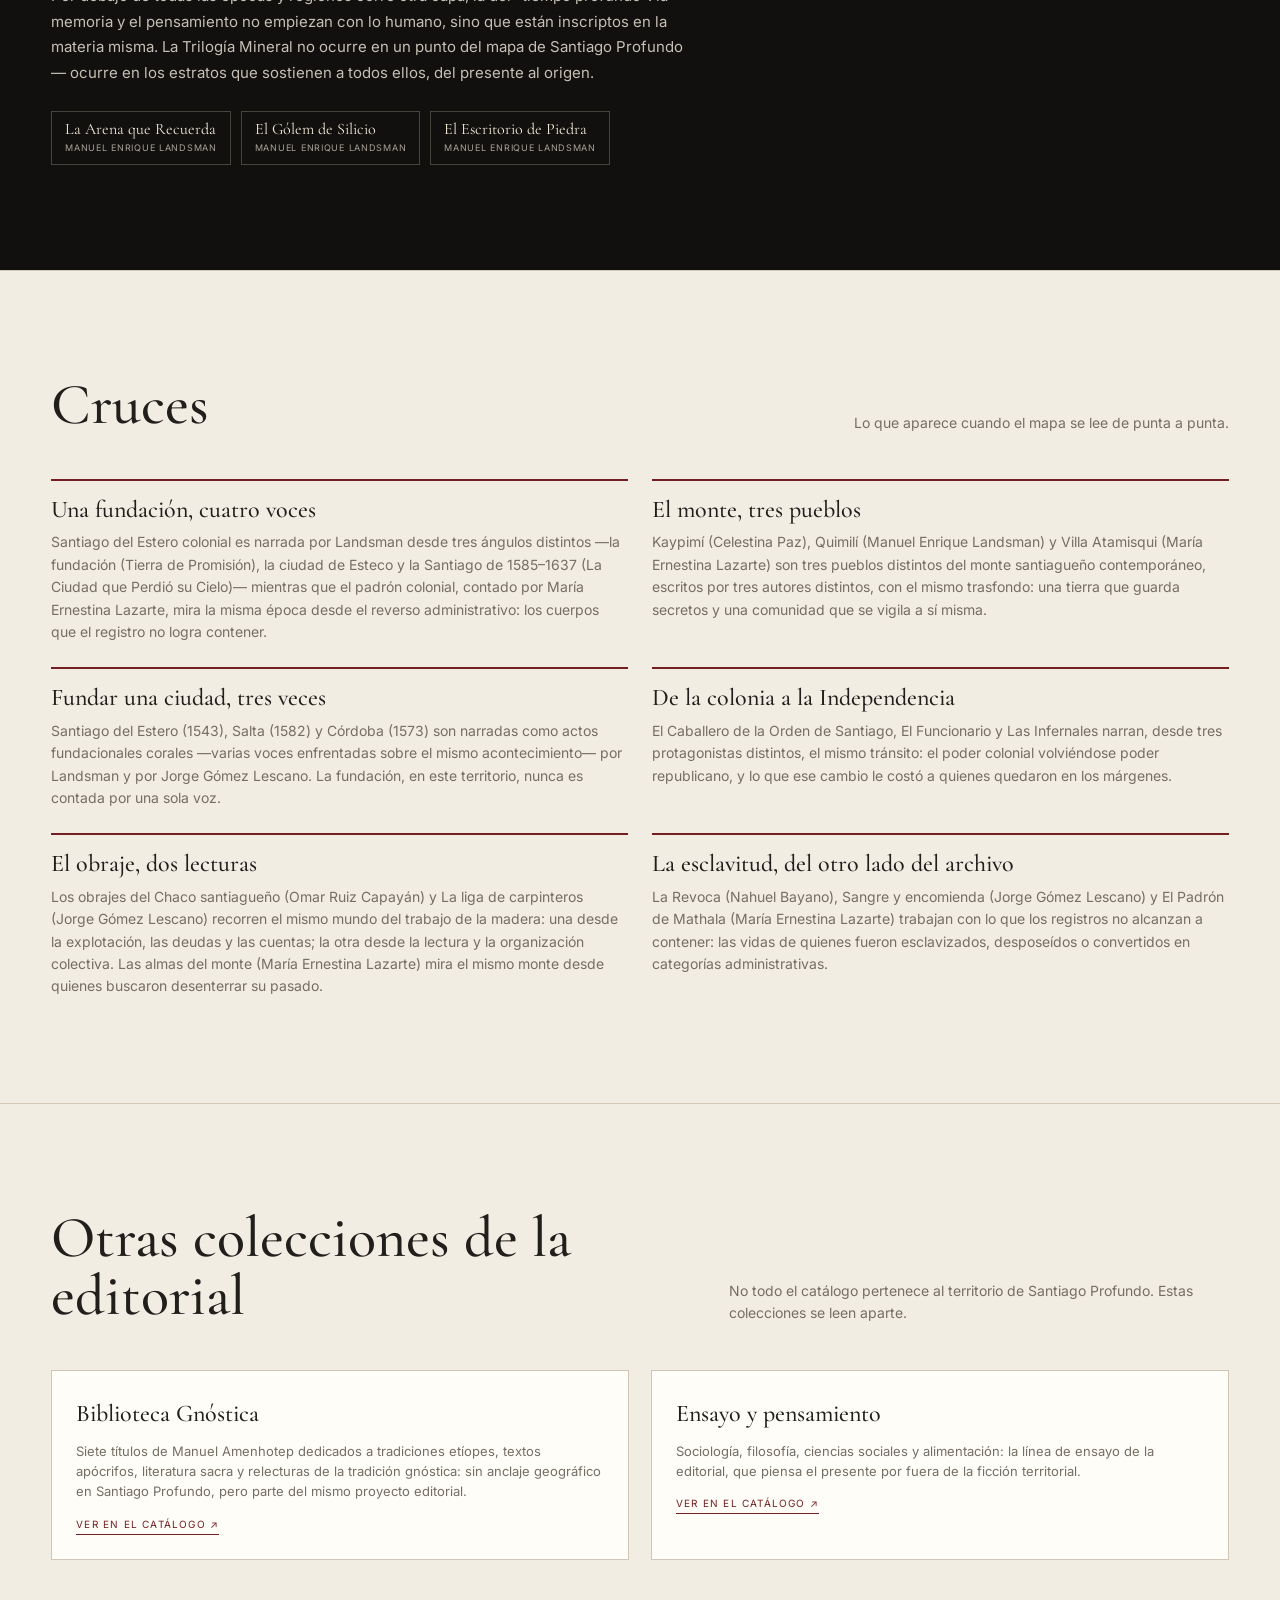
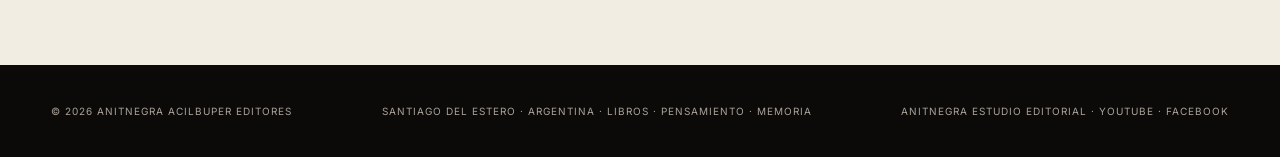
==== commit 2497ed9d: "Add files via upload" ====
--- a/atlas.html
+++ b/atlas.html
@@ -393,7 +393,7 @@
       <p>No es una saga ni una serie con orden de lectura. Es un mapa que varios autores comparten.</p>
     </div>
     <div class="reveal">
-      <p class="intro-text">Santiago Profundo es el nombre del territorio narrativo que se repite, obra tras obra, en el catálogo de Anitnegra Acilbuper Editores: la Puna, el Tucumán colonial, Santiago del Estero, Salta, Córdoba, el Gran Chaco y el monte santiagueño contemporáneo, con incursiones en Buenos Aires y las misiones guaraníes. Distintos autores —Manuel Enrique Landsman, Marta Esther Loto, Celestina Paz, Romina Melisa Wagner, Rodrigo de Masumpa, Jorge Gómez Lescano, María Ernestina Lazarte, Nahuel Bayano, Martina Juanatey, Omar Ruiz Capayán, Santos Presto, Netnevsky Pons— ambientan sus obras en ese mismo espacio, en épocas distintas, sin necesidad de leerse en orden.</p>
+      <p class="intro-text">Santiago Profundo es el nombre del territorio narrativo que se repite, obra tras obra, en el catálogo de Anitnegra Acilbuper Editores: la Puna, el Tucumán colonial, Santiago del Estero, Salta, Córdoba, el Gran Chaco y el monte santiagueño contemporáneo, con incursiones en Buenos Aires y las misiones guaraníes. Distintos autores —Manuel Enrique Landsman, Marta Esther Loto, Celestina Paz, Romina Melisa Wagner, Jorge Gómez Lescano, María Ernestina Lazarte, Nahuel Bayano, Martina Juanatey, Omar Ruiz Capayán, Santos Presto, Netnevsky Pons— ambientan sus obras en ese mismo espacio, en épocas distintas, sin necesidad de leerse en orden.</p>
       <p class="intro-text">Cada libro es una puerta de entrada propia. Leídos en conjunto, reconstruyen casi 550 años de un mismo territorio: sus fundaciones, sus despojos, sus fronteras y lo que la tierra sigue guardando hoy.</p>
     </div>
   </div>
@@ -416,7 +416,7 @@
       <div class="era-range">1543 – 1642</div>
       <h3>Fundaciones coloniales</h3>
       <p>El tiempo de las ciudades fundadas sobre tierra ajena: Santiago del Estero, Salta, Esteco, Córdoba. Cuatro fundaciones, cuatro formas de narrar el despojo; y en Buenos Aires, la libertad prometida y revocada a quienes eran esclavizados.</p>
-      <div class="era-works"><button class="wk" onclick="openBook('tierra-promision')"><span class="wk-title">Tierra de Promisión</span><span class="wk-author">Manuel Enrique Landsman</span></button><button class="wk" onclick="openBook('hernando')"><span class="wk-title">Hernando</span><span class="wk-author">Manuel Enrique Landsman</span></button><button class="wk" onclick="openBook('esteco')"><span class="wk-title">Esteco</span><span class="wk-author">Manuel Enrique Landsman</span></button><button class="wk" onclick="openBook('ciudad-cesares')"><span class="wk-title">La Ciudad de los Césares</span><span class="wk-author">Jorge Gómez Lescano</span></button><button class="wk" onclick="openBook('ciudad-perdio-cielo')"><span class="wk-title">La Ciudad que Perdió su Cielo</span><span class="wk-author">Rodrigo de Masumpa</span></button><button class="wk" onclick="openBook('revoca')"><span class="wk-title">La Revoca</span><span class="wk-author">Nahuel Bayano</span></button></div>
+      <div class="era-works"><button class="wk" onclick="openBook('tierra-promision')"><span class="wk-title">Tierra de Promisión</span><span class="wk-author">Manuel Enrique Landsman</span></button><button class="wk" onclick="openBook('hernando')"><span class="wk-title">Hernando</span><span class="wk-author">Manuel Enrique Landsman</span></button><button class="wk" onclick="openBook('esteco')"><span class="wk-title">Esteco</span><span class="wk-author">Manuel Enrique Landsman</span></button><button class="wk" onclick="openBook('ciudad-cesares')"><span class="wk-title">La Ciudad de los Césares</span><span class="wk-author">Jorge Gómez Lescano</span></button><button class="wk" onclick="openBook('ciudad-perdio-cielo')"><span class="wk-title">La Ciudad que Perdió su Cielo</span><span class="wk-author">Manuel Enrique Landsman</span></button><button class="wk" onclick="openBook('revoca')"><span class="wk-title">La Revoca</span><span class="wk-author">Nahuel Bayano</span></button></div>
     </article>
     <article class="era reveal">
       <div class="era-range">1698 – 1783</div>
@@ -461,7 +461,7 @@
       <article class="region reveal">
         <h3>Santiago del Estero colonial — Río Dulce</h3>
         <p>La fundación sobre el Misky-Mayu y los siglos que siguieron: Esteco, el padrón, la ciudad que perdió su cielo.</p>
-        <div class="region-works"><button class="wk" onclick="openBook('tierra-promision')"><span class="wk-title">Tierra de Promisión</span><span class="wk-author">Manuel Enrique Landsman</span></button><button class="wk" onclick="openBook('esteco')"><span class="wk-title">Esteco</span><span class="wk-author">Manuel Enrique Landsman</span></button><button class="wk" onclick="openBook('ciudad-perdio-cielo')"><span class="wk-title">La Ciudad que Perdió su Cielo</span><span class="wk-author">Rodrigo de Masumpa</span></button><button class="wk" onclick="openBook('padron-mathala')"><span class="wk-title">El Padrón de Mathala</span><span class="wk-author">María Ernestina Lazarte</span></button></div>
+        <div class="region-works"><button class="wk" onclick="openBook('tierra-promision')"><span class="wk-title">Tierra de Promisión</span><span class="wk-author">Manuel Enrique Landsman</span></button><button class="wk" onclick="openBook('esteco')"><span class="wk-title">Esteco</span><span class="wk-author">Manuel Enrique Landsman</span></button><button class="wk" onclick="openBook('ciudad-perdio-cielo')"><span class="wk-title">La Ciudad que Perdió su Cielo</span><span class="wk-author">Manuel Enrique Landsman</span></button><button class="wk" onclick="openBook('padron-mathala')"><span class="wk-title">El Padrón de Mathala</span><span class="wk-author">María Ernestina Lazarte</span></button></div>
       </article>
       <article class="region reveal">
         <h3>Salta</h3>
@@ -522,7 +522,7 @@
     <div class="crossrefs">
       <div class="crossref reveal">
         <h3>Una fundación, cuatro voces</h3>
-        <p>Santiago del Estero colonial es narrada desde tres ángulos distintos —la fundación (Tierra de Promisión, de Landsman), la ciudad de Esteco y la Santiago de 1585–1637 (La Ciudad que Perdió su Cielo, de Rodrigo de Masumpa)— mientras que el padrón colonial, contado por María Ernestina Lazarte, mira la misma época desde el reverso administrativo: los cuerpos que el registro no logra contener.</p>
+        <p>Santiago del Estero colonial es narrada por Landsman desde tres ángulos distintos —la fundación (Tierra de Promisión), la ciudad de Esteco y la Santiago de 1585–1637 (La Ciudad que Perdió su Cielo)— mientras que el padrón colonial, contado por María Ernestina Lazarte, mira la misma época desde el reverso administrativo: los cuerpos que el registro no logra contener.</p>
       </div>
       <div class="crossref reveal">
         <h3>El monte, tres pueblos</h3>
--- a/css/shop.css
+++ b/css/shop.css
@@ -241,3 +241,11 @@
 @media(max-width:540px){.news-card .nc{width:78px}.news-card .nc .tc-title{font-size:12px}}
 @media(max-width:360px){.news-card .nc{width:68px}}
 .news-card .nc .tc-title,.cd-thumb .tc-title{margin:auto 0}
+.director .dbio{font-size:13px;color:#a9a299;margin-top:10px;max-width:420px;line-height:1.55}
+
+/* Botón visible para la biografía completa */
+.bio-full summary{border:1px solid var(--red);padding:8px 12px;font-size:10px}
+.bio-full summary:hover{background:var(--red);color:#fff}
+.bio-full[open] summary{background:var(--ink);border-color:var(--ink);color:#fff}
+.bio-full summary:after{content:" +"}
+.bio-full[open] summary:after{content:" –"}
